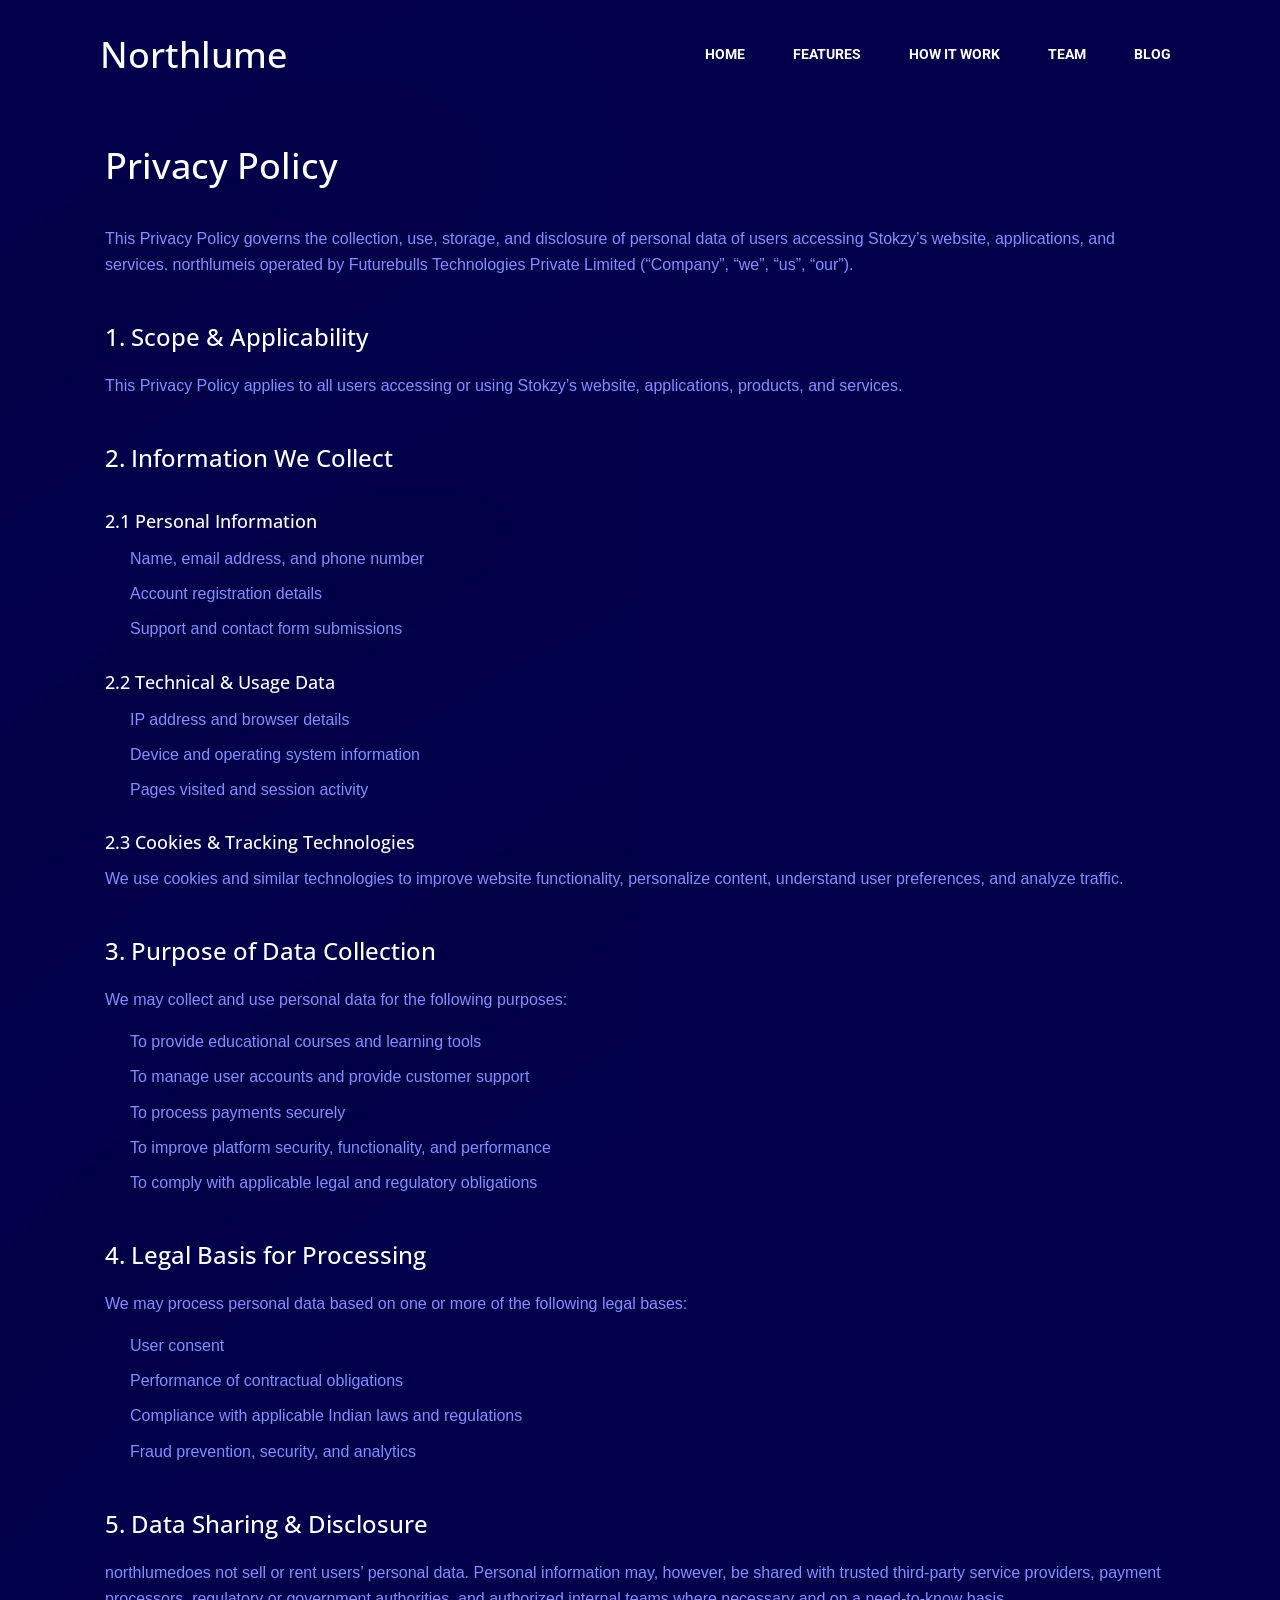
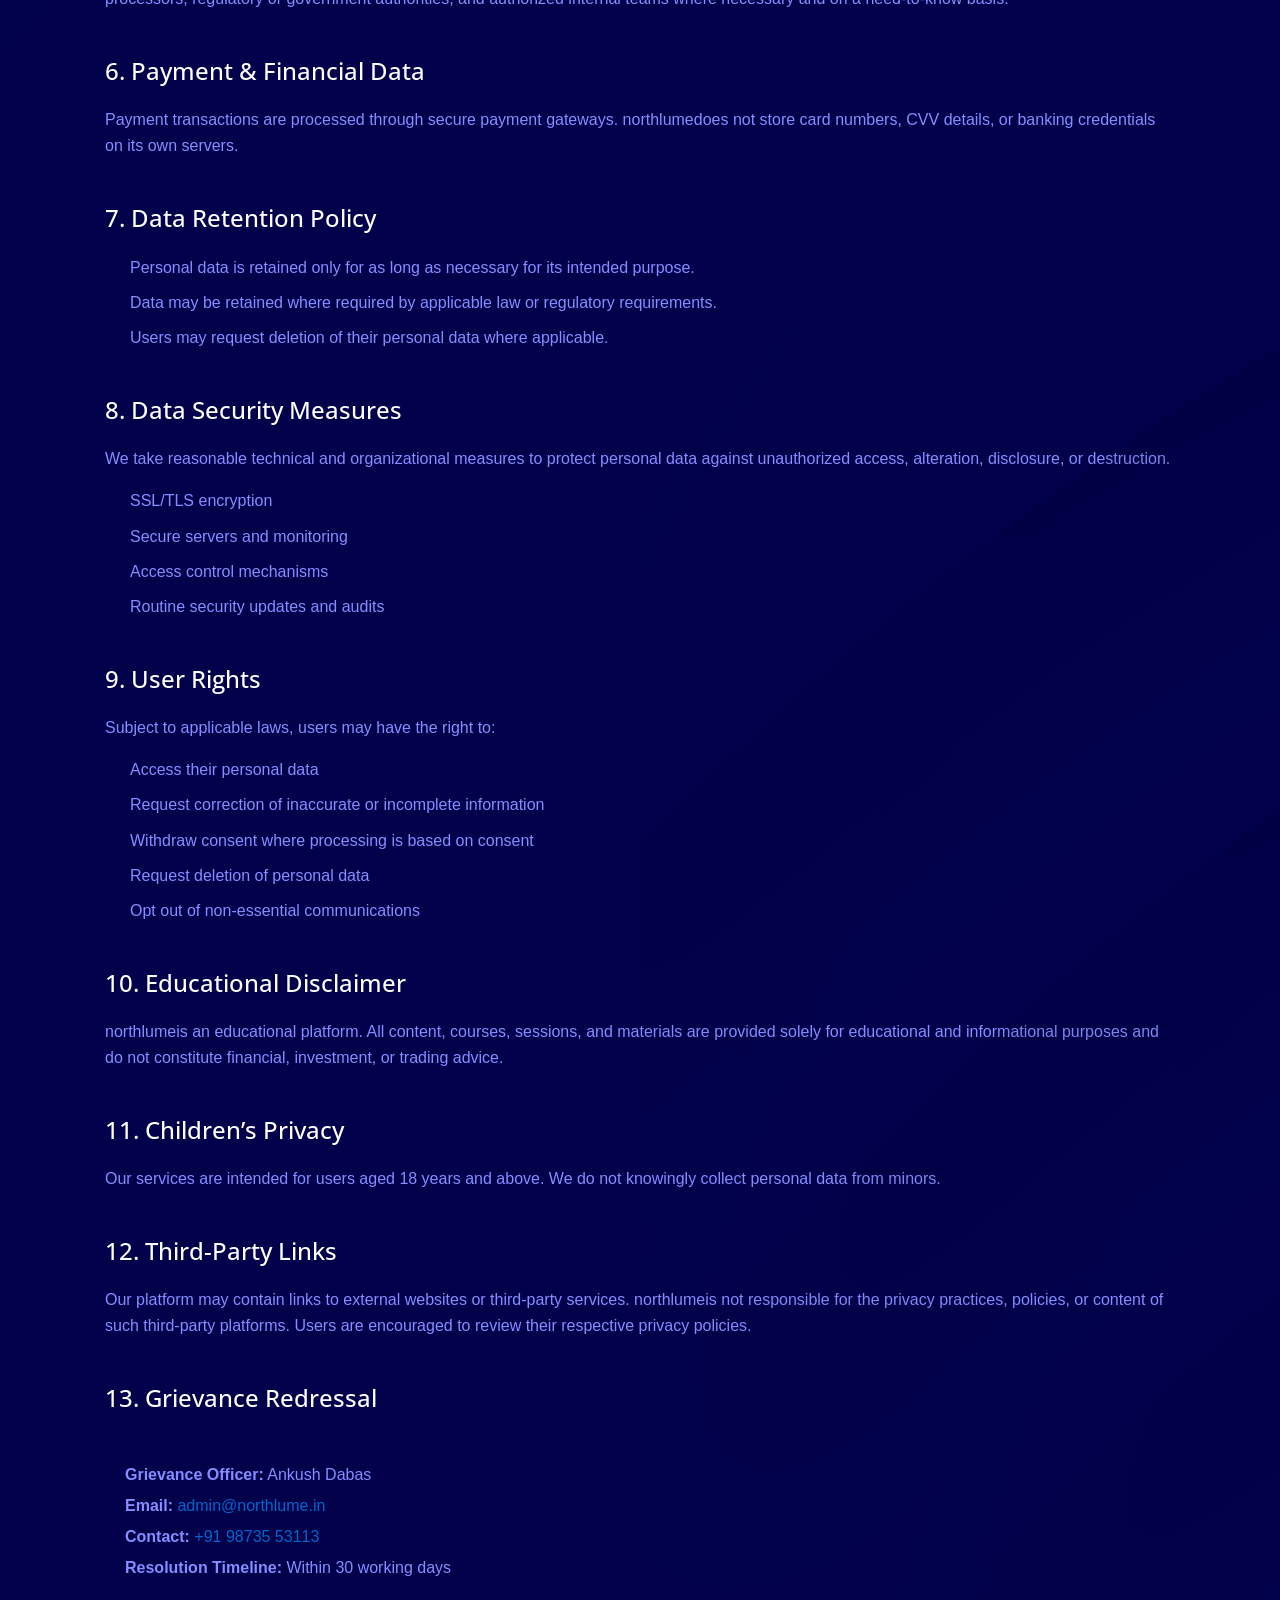
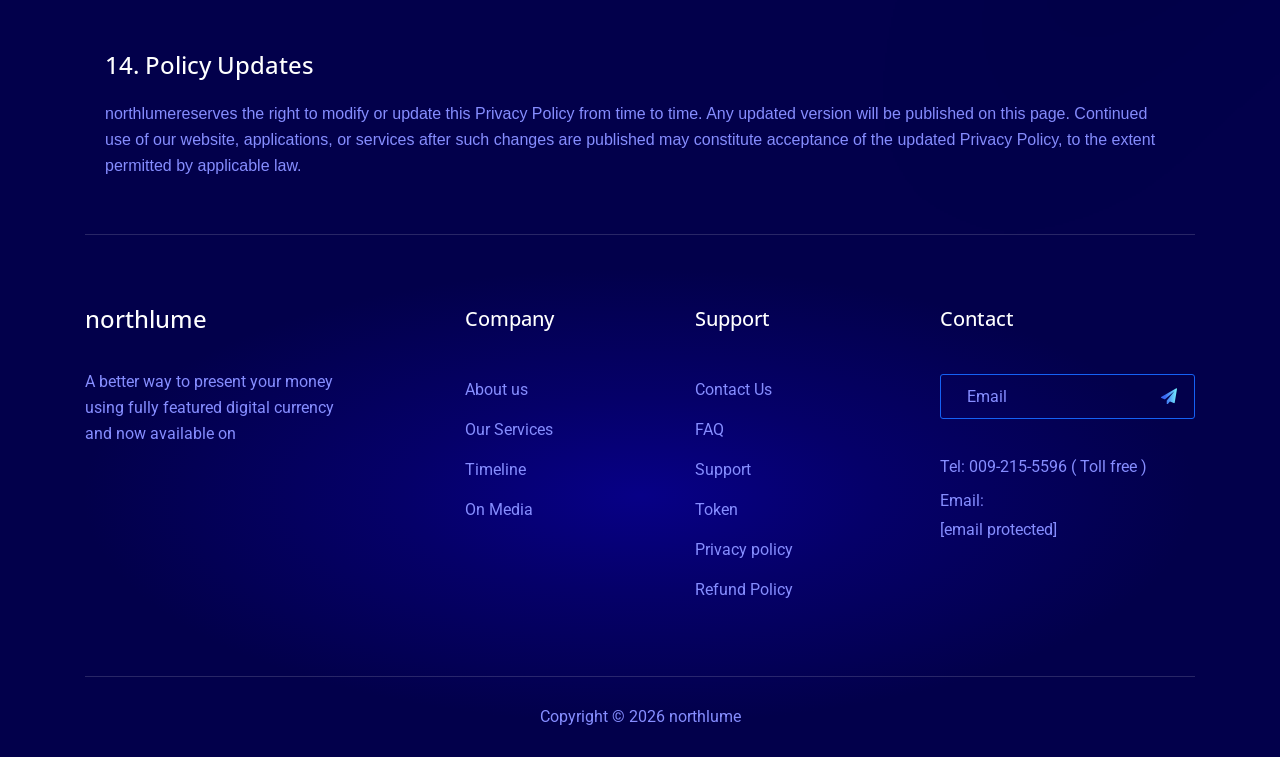
==== privacy-policy.html @ 59383839 "content changes commitd" ====
<!-- get_header('Page Name','Title')-->
<!doctype html>
<html class="no-js" lang="en">

<head>
    <meta charset="utf-8">
    <meta http-equiv="x-ua-compatible" content="ie=edge">
    <title>Northlume </title>
    <meta name="description" content="">
    <meta name="viewport" content="width=device-width, initial-scale=1, shrink-to-fit=no">

   <link href="https://fonts.googleapis.com/css?family=Roboto:400,400i,500,500i,700,700i,900,900i" rel="stylesheet">
   <link href="https://fonts.googleapis.com/css?family=Open+Sans:400,400i,600,600i,700,700i,800,800i" rel="stylesheet">
  
  
   <link rel="icon" type="image/png" href="favicon.html">
    <link rel="apple-touch-icon" href="apple-touch-icon.html">

    <link rel="stylesheet" href="assets/css/fontawesome-min.css">
    <link rel="stylesheet" href="assets/css/bootstrap.min.css">
    <link rel="stylesheet" href="assets/css/xsIcon.css">
    <link rel="stylesheet" href="assets/fonts/icomoon/style.css">
    <link rel="stylesheet" href="assets/css/magnific-popup.css">
    <link rel="stylesheet" href="assets/css/owl.carousel.min.css">
    <link rel="stylesheet" href="assets/css/owl.theme.default.min.css">
    <link rel="stylesheet" href="assets/css/navigation.css">
    <link rel="stylesheet" href="assets/css/animate.css">

    <!--Theme custom css -->
    <link rel="stylesheet" href="assets/css/style.css">

    <!--Theme Responsive css-->
    <link rel="stylesheet" href="assets/css/responsive.css"/>

    <!-- use only color version -->
    <!-- <link rel='stylesheet' type='text/css' href='assets/css/colors/color-1.css' > -->
</head>
<body>




<div class="xs-sidebar-group cart-group">
    <div class="xs-overlay xs-bg-black"></div>
    <div class="xs-sidebar-widget">
        <div class="sidebar-widget-container">
            <div class="widget-heading media">
                <div class="media-body">
                    <a href="#" class="close-side-widget">
                        <i class="icon icon-cross"></i>
                    </a>
                </div>
            </div>
            <div class="xs-empty-content">
                <h3 class="widget-title">Shopping cart</h3>
                <h4 class="xs-title">No products in the cart.</h4>
                <p class="empty-cart-icon">
                    <i class="icon icon-shopping-cart"></i>
                </p>
                <p class="xs-btn-wraper">
                    <a class="btn btn-primary" href="#">Return To Shop</a>
                </p>
            </div>
        </div>
    </div>
</div>    

<div class="xs-sidebar-group info-group">
    <div class="xs-overlay xs-bg-black"></div>
    <div class="xs-sidebar-widget">
        <div class="sidebar-widget-container">
            <div class="widget-heading">
                <a href="#" class="close-side-widget">
                <i class="icon icon-cross"></i>
                </a>
            </div>
            <div class="sidebar-textwidget">
                <div class="sidebar-logo-wraper">
                    <img src="assets/images/sidebar_logo_1.png" alt="sidebar logo">
                </div>
                <p>Far far away, behind the word moun tains, far from the countries Vokalia and Consonantia, there live the blind texts. Separated they live in Bookmarksgrove right at the coast of  </p>
                <ul class="sideabr-list-widget">
                    <li>
                        <div class="media">
                            <div class="d-flex">
                                <i class="icon icon-placeholder2"></i>
                            </div>
                            <div class="media-body">
                                <p>759 Pinewood Avenue</p>
                                <span>Marquette, Michigan</span>
                            </div>
                        </div><!-- address 1 -->
                    </li>
                    <li>
                        <div class="media">
                            <div class="d-flex">
                            <i class="icon icon-email2"></i>
                            </div>
                            <div class="media-body">
                                <a href="https://html.xpeedstudio.com/cdn-cgi/l/email-protection#1871767e77587c7775797176367b7775"><span class="__cf_email__" data-cfemail="89e0e7efe6c9ede6e4e8e0e7a7eae6e4">[email&#160;protected]</span></a>
                                <span>Online Support</span>
                            </div>
                        </div><!-- address 1 -->
                    </li>
                    <li>
                        <div class="media">
                            <div class="d-flex">
                            <i class="icon icon-phone-call2"></i>
                            </div>
                            <div class="media-body">
                                <p>906-624-2565</p>
                                <span>Mon-Fri 8am-5pm</span>
                            </div>
                        </div><!-- address 1 -->
                    </li>
                </ul><!-- .sideabr-list-widget -->
                <div class="subscribe-from">
                    <p>Get Subscribed!</p>
                    <form action="#" method="POST" id="subscribe-form" class="subscribe-form">
                        <label for="sub-input"></label>
                        <div class="form-group">
                            <input type="email" name="email" id="sub-input" placeholder="Enter your mail here" class="form-control">
                            <button class="sub-btn" type="submit"><i class="icon icon-arrow-right"></i></button>
                        </div>
                    </form>
                </div>
                <ul class="social-list version-2">
                    <li><a href="#" class="facebook"><i class="fa fa-facebook"></i></a></li>
                    <li><a href="#" class="twitter"><i class="fa fa-twitter"></i></a></li>
                    <li><a href="#" class="linkedin"><i class="fa fa-linkedin"></i></a></li>
                    <li><a href="#" class="instagram"><i class="fa fa-instagram"></i></a></li>
                    <li><a href="#" class="vimeo"><i class="fa fa-vimeo"></i></a></li>
                </ul><!-- .social-list -->
                <div class="text-center">
                    <a href="#" class="btn btn-primary">Purchase Now</a>
                </div>
            </div>
        </div>
    </div>
</div>    <!-- END sidebar widget item -->    <!-- END offset cart strart -->



<!-- header section start -->
<header class="header">
    <div class="container">
        <nav id="navigation1" class="navigation">

            <div class="nav-header">
                <a class="nav-brand" href="index.html">
                    <!-- <img src="assets/images/trypto_logo_blue.png" alt=""> -->
                     <h2>Northlume</h2>
                </a>
                <div class="nav-toggle"></div>
            </div>
        
            <div class="nav-menus-wrapper xs-menu">
                <ul class="header-right align-to-right">
                    <!-- <li class="language">
                        <a href="#modal-popup-1" class="xs-modal-popup">
                            <img src="assets/images/english.png" alt="">
                            EN
                        </a>
                            <div class="zoom-anim-dialog mfp-hide modal-language" id="modal-popup-1">
                                <div class="modal-dialog modal-lg">
                                    <div class="modal-content">
                                        <div class="language-content">
                                            <p>Switch The Language</p>
                                            <ul class="flag-lists">
                                                <li><a href="#"><img src="assets/images/flags/006-united-states.svg" alt=""><span>English</span></a></li>
                                                <li><a href="#"><img src="assets/images/flags/002-canada.svg" alt=""><span>English</span></a></li>
                                                <li><a href="#"><img src="assets/images/flags/003-vietnam.svg" alt=""><span>Vietnamese</span></a></li>
                                                <li><a href="#"><img src="assets/images/flags/004-france.svg" alt=""><span>French</span></a></li>
                                                <li><a href="#"><img src="assets/images/flags/005-germany.svg" alt=""><span>German</span></a></li>
                                            </ul>
                                        </div>
                                    </div>
                                </div>
                            </div>
                    </li> -->

                    <!-- <li>
                        <a href="#" class="offset-side-bar">
                           <i class="icon icon-bag"></i>
                        </a>
                    </li>
                
                    <li>
                        <a href="#" class="searchIcon">
                            <i class="icon icon-search"></i>
                        </a>
                    </li>
                
                    <li>
                        <a href="#" class="navSidebar-button">
                            <i class="icon-menu2"></i>
                        </a>
                    </li> -->
                </ul>
                <ul class="nav-menu align-to-right">
                                        <li><a href="#featured" class="scrolls">Home</a></li>
                    <li><a href="#featured" class="scrolls">Features</a></li>
                    <li><a href="#how_work" class="scrolls">How it work</a></li>
                    <li><a href="#team" class="scrolls">Team</a></li>
                    <li><a href="#blog" class="scrolls">Blog</a></li>
                </ul>
               
            </div>
         

        </nav>	
    </div>
</header>

<div id="particles-js">
        
    <!-- banner start -->
    <section class="banner-sec" id="particles-js1">
   <!-- <div class="banner-item" style="background: url(assets/images/background/banner_bg.jpg) no-repeat center center /cover">
        <div class="container">
            <div class="row">
                <div class="col-lg-8 mx-auto">
                    <div class="banner-content">
                        <h1 class="banner-title">Take Your Trading to the Next Level</h1>
                        <p>
                            Discover smarter strategies, market insights, and tools designed to help you trade with confidence.
                        </p>
                        <a href="#" class="btn btn-primary">Get A Quote</a>
                    </div>
                </div>
            </div>

            <div class="banner-img-item">
                <img class="banner-img" src="assets/images/banner/banner_img.png" alt="">
                <img class="banner-ico banner-ico-1" src="assets/images/banner/b1.png" alt="">
                <img class="banner-ico banner-ico-2" src="assets/images/banner/b2.png" alt="">
                <img class="banner-ico banner-ico-3" src="assets/images/banner/b3.png" alt="">
                <img class="banner-ico banner-ico-4" src="assets/images/banner/b4.png" alt="">
                <img class="banner-ico banner-ico-5" src="assets/images/banner/b5.png" alt="">
            </div>
        </div>
     
   </div> -->
</section>   

   

</div>
    <div class="how-work-and-token-area " style="background-color: #02004b;">
       <div class="container">
        <div class="row">
            <div class="col-md-12">
                <div class="mt-5 pt-5">
                    <!-- <h2>privacy policy</h2> -->
                    <section class="privacy-policy">

  <h1>Privacy Policy</h1>

  <p>
    This Privacy Policy governs the collection, use, storage, and disclosure of
    personal data of users accessing Stokzy’s website, applications, and services.
    northlumeis operated by Futurebulls Technologies Private Limited
    (“Company”, “we”, “us”, “our”).
  </p>

  <h2>1. Scope &amp; Applicability</h2>
  <p>
    This Privacy Policy applies to all users accessing or using Stokzy’s website,
    applications, products, and services.
  </p>

  <h2>2. Information We Collect</h2>

  <h3>2.1 Personal Information</h3>
  <ul>
    <li>Name, email address, and phone number</li>
    <li>Account registration details</li>
    <li>Support and contact form submissions</li>
  </ul>

  <h3>2.2 Technical &amp; Usage Data</h3>
  <ul>
    <li>IP address and browser details</li>
    <li>Device and operating system information</li>
    <li>Pages visited and session activity</li>
  </ul>

  <h3>2.3 Cookies &amp; Tracking Technologies</h3>
  <p>
    We use cookies and similar technologies to improve website functionality,
    personalize content, understand user preferences, and analyze traffic.
  </p>

  <h2>3. Purpose of Data Collection</h2>
  <p>We may collect and use personal data for the following purposes:</p>

  <ul>
    <li>To provide educational courses and learning tools</li>
    <li>To manage user accounts and provide customer support</li>
    <li>To process payments securely</li>
    <li>To improve platform security, functionality, and performance</li>
    <li>To comply with applicable legal and regulatory obligations</li>
  </ul>

  <h2>4. Legal Basis for Processing</h2>
  <p>
    We may process personal data based on one or more of the following legal bases:
  </p>

  <ul>
    <li>User consent</li>
    <li>Performance of contractual obligations</li>
    <li>Compliance with applicable Indian laws and regulations</li>
    <li>Fraud prevention, security, and analytics</li>
  </ul>

  <h2>5. Data Sharing &amp; Disclosure</h2>

  <p>
    northlumedoes not sell or rent users’ personal data. Personal information may,
    however, be shared with trusted third-party service providers, payment
    processors, regulatory or government authorities, and authorized internal
    teams where necessary and on a need-to-know basis.
  </p>

  <h2>6. Payment &amp; Financial Data</h2>

  <p>
    Payment transactions are processed through secure payment gateways.
    northlumedoes not store card numbers, CVV details, or banking credentials on
    its own servers.
  </p>

  <h2>7. Data Retention Policy</h2>

  <ul>
    <li>Personal data is retained only for as long as necessary for its intended purpose.</li>
    <li>Data may be retained where required by applicable law or regulatory requirements.</li>
    <li>Users may request deletion of their personal data where applicable.</li>
  </ul>

  <h2>8. Data Security Measures</h2>

  <p>
    We take reasonable technical and organizational measures to protect personal
    data against unauthorized access, alteration, disclosure, or destruction.
  </p>

  <ul>
    <li>SSL/TLS encryption</li>
    <li>Secure servers and monitoring</li>
    <li>Access control mechanisms</li>
    <li>Routine security updates and audits</li>
  </ul>

  <h2>9. User Rights</h2>

  <p>Subject to applicable laws, users may have the right to:</p>

  <ul>
    <li>Access their personal data</li>
    <li>Request correction of inaccurate or incomplete information</li>
    <li>Withdraw consent where processing is based on consent</li>
    <li>Request deletion of personal data</li>
    <li>Opt out of non-essential communications</li>
  </ul>

  <h2>10. Educational Disclaimer</h2>

  <p>
    northlumeis an educational platform. All content, courses, sessions, and
    materials are provided solely for educational and informational purposes
    and do not constitute financial, investment, or trading advice.
  </p>

  <h2>11. Children’s Privacy</h2>

  <p>
    Our services are intended for users aged 18 years and above. We do not
    knowingly collect personal data from minors.
  </p>

  <h2>12. Third-Party Links</h2>

  <p>
    Our platform may contain links to external websites or third-party services.
    northlumeis not responsible for the privacy practices, policies, or content
    of such third-party platforms. Users are encouraged to review their
    respective privacy policies.
  </p>

  <h2>13. Grievance Redressal</h2>

  <div class="grievance-details">
    <p><strong>Grievance Officer:</strong> Ankush Dabas</p>

    <p>
      <strong>Email:</strong>
      <a href="mailto:admin@northlume.in">admin@northlume.in</a>
    </p>

    <p>
      <strong>Contact:</strong>
      <a href="tel:+919873553113">+91 98735 53113</a>
    </p>

    <p>
      <strong>Resolution Timeline:</strong> Within 30 working days
    </p>
  </div>

  <h2>14. Policy Updates</h2>

  <p>
    northlumereserves the right to modify or update this Privacy Policy from time
    to time. Any updated version will be published on this page. Continued use
    of our website, applications, or services after such changes are published
    may constitute acceptance of the updated Privacy Policy, to the extent
    permitted by applicable law.
  </p>

</section>
                </div>
            </div>
        </div>
       </div>
    </div>

    <div class="document-and-team-area">
                  <!-- document section end -->

           <!-- team section start -->
                 <!-- team section end -->
    </div>

   <div class="blog-and-footer-area">
        <div class="blog-and-social-area">
            <!-- blog section start -->
                      <!-- blog section end -->

            <!-- social list section start -->
                  <!-- social list section end -->
        </div>
  
        <!-- footer section start -->
        <footer class="xs-footer-sec">
    <div class="container">
        <div class="footer-area">
            <div class="row">
                <div class="col-lg-3 col-sm-6">
                    <div class="footer-widget">
                        <div class="footer-logo">
                            <!-- <a href="index-2.html">
                                <img src="assets/images/trypto_logo_blue.png" alt="">
                            </a> -->
                                <h3>northlume</h3>

                        </div>
                        <p>
                            A better way to present your money using fully featured digital currency and now available
                            on
                        </p>
                    </div>
                </div><!-- col end -->
                <div class="col-lg-2 offset-lg-1 col-sm-6">
                    <div class="footer-widget">
                        <h4 class="widget-title">Company</h4>
                        <ul>
                            <li><a href="#"> About us</a></li>
                            <li><a href="#"> Our Services</a></li>
                            <li><a href="#"> Timeline</a></li>
                            <li><a href="#"> On Media</a></li>
                        </ul>
                    </div>
                </div><!-- col end -->
                <div class="col-lg-2 col-sm-6">
                    <div class="footer-widget support">
                        <h4 class="widget-title">Support</h4>
                        <ul>
                            <li><a href="#">  Contact Us</a></li>
                            <li><a href="#"> FAQ</a></li>
                            <li><a href="#"> Support</a></li>
                            <li><a href="#"> Token</a></li>
                            <li><a href="privacy-policy.html"> Privacy policy</a></li>
                            <li><a href="refund-policy.html">Refund Policy</a></li>
                        </ul>
                    </div>
                </div><!-- col end -->
                <div class="col-lg-3 offset-lg-1 col-sm-6">
                    <div class="footer-widget">
                        <h4 class="widget-title">Contact</h4>
                        <form  method="get" class="widget-subscibe">
                            <input type="email" name="email" class="subscribe-email" placeholder="Email">
                            <button type="submit" class="subs-btn"><i class="fa fa-paper-plane"></i> </button>
                        </form>
                        <ul>
                            <li>Tel: 009-215-5596 ( Toll free )</li>
                            <li>Email: <a href="https://html.xpeedstudio.com/cdn-cgi/l/email-protection" class="__cf_email__" data-cfemail="375e59515877524f565a475b521954585a">[email&#160;protected]</a></li>
                        </ul>
                    </div>
                </div><!-- col end -->
            </div><!-- row end -->
        </div><!-- footer area end -->

        <!-- copyright area -->
        <div class="footer-copyright">
            <p>
                Copyright © 2026  northlume 
            </p>
        </div>

    </div><!-- container end -->
</footer>        <!-- footer section end -->
   </div>
        <!-- footer section start -->
        

<!--back to top start-->
<div class="BackTo">
    <a href="#" class="fa fa-angle-up" aria-hidden="true"></a>
</div>
<!--back to top end-->


<script data-cfasync="false" src="../cdn-cgi/scripts/5c5dd728/cloudflare-static/email-decode.min.js"></script><script src="assets/js/jquery-3.2.1.min.js"></script>
<script src="assets/js/bootstrap.min.js"></script>
<script src="assets/js/jquery.magnific-popup.min.js"></script>
<script src="assets/js/owl.carousel.min.js"></script>
<script src="assets/js/navigation.js"></script>
<script src="assets/js/jquery.appear.min.js"></script>
<script src="assets/js/wow.min.js"></script>
<script src="assets/js/chart.min.js"></script>
<script src="assets/js/particles.min.js"></script>
<script src="assets/js/smooth-scroling.js"></script>
<script src="assets/js/main.js"></script>

<script type="module" src="https://static.cloudflareinsights.com/beacon.min.js/v31edd6df95cf4e85bb4c19e7a9bdbcba1788362987495" integrity="sha512-iIg7k2xntmwu6/uSb5tpc/hySgZc4eoL31yB29W6tJFo2akwjPWcEqnCEdJvGexCL0KEQwVYv5BlowfhVz26hg==" data-cf-beacon='{"version":"2024.11.0","token":"ec7a994e870e4612a2ce7c6bbd2d9ad0","r":1,"spa":2}' crossorigin="anonymous"></script>
</body>

</html>
---- assets/css/xsIcon.css ----
@font-face {
  font-family: 'iconfont';
  src:
    url('../fonts/iconfont3963.ttf?ukrc8w') format('truetype'),
    url('../fonts/iconfont3963.woff?ukrc8w') format('woff'),
    url('../fonts/iconfont3963.svg?ukrc8w#iconfont') format('svg');
  font-weight: normal;
  font-style: normal;
}

.icon {
  /* use !important to prevent issues with browser extensions that change fonts */
  font-family: 'iconfont' !important;
  speak: none;
  font-style: normal;
  font-weight: normal;
  font-variant: normal;
  text-transform: none;
  line-height: 1;

  /* Better Font Rendering =========== */
  -webkit-font-smoothing: antialiased;
  -moz-osx-font-smoothing: grayscale;
}

.icon-abacus2:before {
  content: "\e944";
}
.icon-abacus:before {
  content: "\e945";
}
.icon-agenda:before {
  content: "\e946";
}
.icon-agenda2:before {
  content: "\e993";
}
.icon-agenda-1:before {
  content: "\e994";
}
.icon-alarm-clock2:before {
  content: "\e995";
}
.icon-alarm-clock:before {
  content: "\e996";
}
.icon-atomic:before {
  content: "\e997";
}
.icon-auction:before {
  content: "\e998";
}
.icon-balance:before {
  content: "\e999";
}
.icon-balance2:before {
  content: "\e99a";
}
.icon-bank:before {
  content: "\e99b";
}
.icon-bar-chart:before {
  content: "\e99c";
}
.icon-barrier:before {
  content: "\e99d";
}
.icon-battery:before {
  content: "\e99e";
}
.icon-battery-1:before {
  content: "\e99f";
}
.icon-bell:before {
  content: "\e9a0";
}
.icon-bluetooth:before {
  content: "\e9a1";
}
.icon-book:before {
  content: "\e9a2";
}
.icon-briefcase:before {
  content: "\e9a3";
}
.icon-briefcase-1:before {
  content: "\e9a4";
}
.icon-briefcase-2:before {
  content: "\e9a5";
}
.icon-calculator:before {
  content: "\e9a6";
}
.icon-calculator2:before {
  content: "\e9a7";
}
.icon-calculator-1:before {
  content: "\e9a8";
}
.icon-calendar:before {
  content: "\e9a9";
}
.icon-calendar2:before {
  content: "\e9aa";
}
.icon-calendar-1:before {
  content: "\e9ab";
}
.icon-car:before {
  content: "\e9ac";
}
.icon-carrier:before {
  content: "\e9ad";
}
.icon-cash:before {
  content: "\e9ae";
}
.icon-chat:before {
  content: "\e9af";
}
.icon-chat-1:before {
  content: "\e9b0";
}
.icon-checked:before {
  content: "\e9b1";
}
.icon-clip:before {
  content: "\e9b2";
}
.icon-clip2:before {
  content: "\e9b3";
}
.icon-clipboard2:before {
  content: "\e9b4";
}
.icon-clipboard:before {
  content: "\e9b5";
}
.icon-clock:before {
  content: "\e9b6";
}
.icon-clock-1:before {
  content: "\e9b7";
}
.icon-cloud:before {
  content: "\e9b8";
}
.icon-cloud-computing:before {
  content: "\e9b9";
}
.icon-cloud-computing-1:before {
  content: "\e9ba";
}
.icon-cogwheel:before {
  content: "\e9bb";
}
.icon-coins:before {
  content: "\e9bc";
}
.icon-compass:before {
  content: "\e9bd";
}
.icon-contract:before {
  content: "\e9be";
}
.icon-conversation:before {
  content: "\e9bf";
}
.icon-crane:before {
  content: "\e9c0";
}
.icon-crane-2:before {
  content: "\e9c1";
}
.icon-credit-card2:before {
  content: "\e9c2";
}
.icon-credit-card:before {
  content: "\e9c3";
}
.icon-cursor:before {
  content: "\e9c4";
}
.icon-customer-service:before {
  content: "\e9c5";
}
.icon-cutlery:before {
  content: "\e9c6";
}
.icon-dart-board:before {
  content: "\e9c7";
}
.icon-decision-making:before {
  content: "\e9c8";
}
.icon-desk-chair:before {
  content: "\e9c9";
}
.icon-desk-lamp:before {
  content: "\e9ca";
}
.icon-diamond:before {
  content: "\e9cb";
}
.icon-direction:before {
  content: "\e9cc";
}
.icon-document:before {
  content: "\e9cd";
}
.icon-dollar-bill:before {
  content: "\e9ce";
}
.icon-download:before {
  content: "\e9cf";
}
.icon-edit:before {
  content: "\e9d0";
}
.icon-email:before {
  content: "\e9d1";
}
.icon-envelope2:before {
  content: "\e9d2";
}
.icon-envelope:before {
  content: "\e9d3";
}
.icon-eraser:before {
  content: "\e9d4";
}
.icon-eye:before {
  content: "\e9d5";
}
.icon-factory:before {
  content: "\e9d6";
}
.icon-fast-forward:before {
  content: "\e9d7";
}
.icon-favorites:before {
  content: "\e9d8";
}
.icon-file:before {
  content: "\e9d9";
}
.icon-file-1:before {
  content: "\e9da";
}
.icon-file-2:before {
  content: "\e9db";
}
.icon-file-3:before {
  content: "\e9dc";
}
.icon-filter:before {
  content: "\e9dd";
}
.icon-finance-book:before {
  content: "\e9de";
}
.icon-flag:before {
  content: "\e9df";
}
.icon-folder:before {
  content: "\e9e0";
}
.icon-folder-1:before {
  content: "\e9e1";
}
.icon-folders:before {
  content: "\e9e2";
}
.icon-folders2:before {
  content: "\e9e3";
}
.icon-gamepad:before {
  content: "\e9e4";
}
.icon-gift:before {
  content: "\e9e5";
}
.icon-growth:before {
  content: "\e9e6";
}
.icon-heart:before {
  content: "\e9e7";
}
.icon-home:before {
  content: "\e9e8";
}
.icon-house:before {
  content: "\e9e9";
}
.icon-house-1:before {
  content: "\e9ea";
}
.icon-house-2:before {
  content: "\e9eb";
}
.icon-id-card2:before {
  content: "\e9ec";
}
.icon-id-card:before {
  content: "\e9ed";
}
.icon-id-card-1:before {
  content: "\e9ee";
}
.icon-idea:before {
  content: "\e9ef";
}
.icon-image:before {
  content: "\e9f0";
}
.icon-improvement:before {
  content: "\e9f1";
}
.icon-inbox:before {
  content: "\e9f2";
}
.icon-information:before {
  content: "\e9f3";
}
.icon-key2:before {
  content: "\e9f4";
}
.icon-key:before {
  content: "\e9f5";
}
.icon-laptop:before {
  content: "\e9f6";
}
.icon-layers:before {
  content: "\e9f7";
}
.icon-light-bulb:before {
  content: "\e9f8";
}
.icon-like:before {
  content: "\e9f9";
}
.icon-line-chart:before {
  content: "\e9fa";
}
.icon-loupe:before {
  content: "\e9fb";
}
.icon-mail:before {
  content: "\e9fc";
}
.icon-manager:before {
  content: "\e9fd";
}
.icon-map:before {
  content: "\e9fe";
}
.icon-medal:before {
  content: "\e9ff";
}
.icon-megaphone:before {
  content: "\ea00";
}
.icon-megaphone2:before {
  content: "\ea01";
}
.icon-message:before {
  content: "\ea02";
}
.icon-message-1:before {
  content: "\ea03";
}
.icon-message-2:before {
  content: "\ea04";
}
.icon-microphone:before {
  content: "\ea05";
}
.icon-money:before {
  content: "\ea06";
}
.icon-money-bag:before {
  content: "\ea07";
}
.icon-monitor:before {
  content: "\ea08";
}
.icon-music:before {
  content: "\ea09";
}
.icon-next:before {
  content: "\ea0a";
}
.icon-open-book:before {
  content: "\ea0b";
}
.icon-padlock:before {
  content: "\ea0c";
}
.icon-padlock-1:before {
  content: "\ea0d";
}
.icon-paint-brush:before {
  content: "\ea0e";
}
.icon-pause:before {
  content: "\ea0f";
}
.icon-pen:before {
  content: "\ea10";
}
.icon-pencil:before {
  content: "\ea11";
}
.icon-percentage:before {
  content: "\ea12";
}
.icon-phone-call2:before {
  content: "\ea13";
}
.icon-phone-call:before {
  content: "\ea14";
}
.icon-photo-camera:before {
  content: "\ea15";
}
.icon-pie-chart:before {
  content: "\ea16";
}
.icon-pipe:before {
  content: "\ea17";
}
.icon-placeholder:before {
  content: "\ea18";
}
.icon-placeholder2:before {
  content: "\ea19";
}
.icon-planet-earth:before {
  content: "\ea1a";
}
.icon-play-button:before {
  content: "\ea1b";
}
.icon-power-button:before {
  content: "\ea1c";
}
.icon-presentation2:before {
  content: "\ea1d";
}
.icon-presentation:before {
  content: "\ea1e";
}
.icon-printer:before {
  content: "\ea1f";
}
.icon-push-pin2:before {
  content: "\ea20";
}
.icon-push-pin:before {
  content: "\ea21";
}
.icon-refresh:before {
  content: "\ea22";
}
.icon-reload:before {
  content: "\ea23";
}
.icon-return:before {
  content: "\ea24";
}
.icon-rocket-ship:before {
  content: "\ea25";
}
.icon-rss:before {
  content: "\ea26";
}
.icon-safebox:before {
  content: "\ea27";
}
.icon-safebox2:before {
  content: "\ea28";
}
.icon-search2:before {
  content: "\ea29";
}
.icon-search-1:before {
  content: "\ea2a";
}
.icon-settings:before {
  content: "\ea2b";
}
.icon-settings-1:before {
  content: "\ea2c";
}
.icon-settings-2:before {
  content: "\ea2d";
}
.icon-sewing-machine:before {
  content: "\ea2e";
}
.icon-share:before {
  content: "\ea2f";
}
.icon-shield:before {
  content: "\ea30";
}
.icon-shield2:before {
  content: "\ea31";
}
.icon-shopping:before {
  content: "\ea32";
}
.icon-shopping-bag:before {
  content: "\ea33";
}
.icon-shopping-bag-1:before {
  content: "\ea34";
}
.icon-shopping-bag-2:before {
  content: "\ea35";
}
.icon-shopping-cart:before {
  content: "\ea36";
}
.icon-shopping-cart2:before {
  content: "\ea37";
}
.icon-shopping-cart-1:before {
  content: "\ea38";
}
.icon-shopping-cart-2:before {
  content: "\ea39";
}
.icon-shopping-cart-3:before {
  content: "\ea3a";
}
.icon-smartphone:before {
  content: "\ea3b";
}
.icon-speaker:before {
  content: "\ea3c";
}
.icon-speakers:before {
  content: "\ea3d";
}
.icon-stats:before {
  content: "\ea3e";
}
.icon-stats-1:before {
  content: "\ea3f";
}
.icon-stats-2:before {
  content: "\ea40";
}
.icon-stats-3:before {
  content: "\ea41";
}
.icon-stats-4:before {
  content: "\ea42";
}
.icon-stats-5:before {
  content: "\ea43";
}
.icon-stats-6:before {
  content: "\ea44";
}
.icon-sticky-note:before {
  content: "\ea45";
}
.icon-store:before {
  content: "\ea46";
}
.icon-store-1:before {
  content: "\ea47";
}
.icon-suitcase:before {
  content: "\ea48";
}
.icon-suitcase-1:before {
  content: "\ea49";
}
.icon-tag:before {
  content: "\ea4a";
}
.icon-target:before {
  content: "\ea4b";
}
.icon-team:before {
  content: "\ea4c";
}
.icon-tie:before {
  content: "\ea4d";
}
.icon-trash:before {
  content: "\ea4e";
}
.icon-trolley:before {
  content: "\ea4f";
}
.icon-trolley-1:before {
  content: "\ea50";
}
.icon-trolley-2:before {
  content: "\ea51";
}
.icon-trophy:before {
  content: "\ea52";
}
.icon-truck:before {
  content: "\ea53";
}
.icon-truck-1:before {
  content: "\ea54";
}
.icon-truck-2:before {
  content: "\ea55";
}
.icon-umbrella:before {
  content: "\ea56";
}
.icon-upload:before {
  content: "\ea57";
}
.icon-user:before {
  content: "\ea58";
}
.icon-user-1:before {
  content: "\ea59";
}
.icon-user-2:before {
  content: "\ea5a";
}
.icon-user-3:before {
  content: "\ea5b";
}
.icon-users:before {
  content: "\ea5c";
}
.icon-video-camera:before {
  content: "\ea5d";
}
.icon-voucher:before {
  content: "\ea5e";
}
.icon-voucher-1:before {
  content: "\ea5f";
}
.icon-voucher-2:before {
  content: "\ea60";
}
.icon-voucher-3:before {
  content: "\ea61";
}
.icon-voucher-4:before {
  content: "\ea62";
}
.icon-wallet:before {
  content: "\ea63";
}
.icon-wallet2:before {
  content: "\ea64";
}
.icon-wifi:before {
  content: "\ea65";
}
.icon-worker:before {
  content: "\ea66";
}
.icon-zoom-in:before {
  content: "\ea67";
}
.icon-zoom-out:before {
  content: "\ea68";
}
.icon-squares:before {
  content: "\ea69";
}
.icon-options:before {
  content: "\ea6a";
}
.icon-apps:before {
  content: "\ea6b";
}
.icon-menu-1:before {
  content: "\ea6c";
}
.icon-menu:before {
  content: "\ea6d";
}
.icon-search-minus:before {
  content: "\e98d";
}
.icon-search:before {
  content: "\e98e";
}
.icon-down-arrow:before {
  content: "\e98f";
}
.icon-up-arrow:before {
  content: "\e990";
}
.icon-right-arrow:before {
  content: "\e991";
}
.icon-left-arrows:before {
  content: "\e992";
}
.icon-heart2:before {
  content: "\e987";
}
.icon-medical2:before {
  content: "\e954";
}
.icon-eye22:before {
  content: "\e955";
}
.icon-full-screen:before {
  content: "\e956";
}
.icon-shuffle-arrow:before {
  content: "\e976";
}
.icon-online-shopping-cart:before {
  content: "\e988";
}
.icon-shopping-cart22:before {
  content: "\e989";
}
.icon-apple-1:before {
  content: "\e981";
}
.icon-apple:before {
  content: "\e982";
}
.icon-watch:before {
  content: "\e983";
}
.icon-cogwheel2:before {
  content: "\e984";
}
.icon-light-bulb2:before {
  content: "\e985";
}
.icon-light-bulb-1:before {
  content: "\e986";
}
.icon-u-turn:before {
  content: "\e96b";
}
.icon-medal2:before {
  content: "\e97e";
}
.icon-team-1:before {
  content: "\e97f";
}
.icon-team22:before {
  content: "\e980";
}
.icon-team2:before {
  content: "\e95c";
}
.icon-tshirt:before {
  content: "\e95d";
}
.icon-cancel:before {
  content: "\e95e";
}
.icon-drink:before {
  content: "\e95f";
}
.icon-home22:before {
  content: "\e960";
}
.icon-music2:before {
  content: "\e961";
}
.icon-rich:before {
  content: "\e962";
}
.icon-brush:before {
  content: "\e963";
}
.icon-opposite-way:before {
  content: "\e964";
}
.icon-cloud-computing2:before {
  content: "\e965";
}
.icon-technology-1:before {
  content: "\e966";
}
.icon-rotate:before {
  content: "\e967";
}
.icon-medical:before {
  content: "\e968";
}
.icon-flash-1:before {
  content: "\e969";
}
.icon-flash:before {
  content: "\e96a";
}
.icon-hours-support:before {
  content: "\e96d";
}
.icon-bag:before {
  content: "\e96e";
}
.icon-photo-camera2:before {
  content: "\e96f";
}
.icon-school:before {
  content: "\e970";
}
.icon-settings2:before {
  content: "\e971";
}
.icon-smartphone22:before {
  content: "\e972";
}
.icon-technology-12:before {
  content: "\e973";
}
.icon-tool:before {
  content: "\e974";
}
.icon-business2:before {
  content: "\e975";
}
.icon-star:before {
  content: "\e98a";
}
.icon-star-1:before {
  content: "\e98b";
}
.icon-favorite:before {
  content: "\e98c";
}
.icon-valentines-heart:before {
  content: "\e95a";
}
.icon-van-1:before {
  content: "\e977";
}
.icon-van:before {
  content: "\e978";
}
.icon-vegetables:before {
  content: "\e979";
}
.icon-women:before {
  content: "\e97a";
}
.icon-left-arrow:before {
  content: "\e919";
}
.icon-vintage:before {
  content: "\e97b";
}
.icon-up-arrow2:before {
  content: "\e97c";
}
.icon-arrows:before {
  content: "\e97d";
}
.icon-download-arrow:before {
  content: "\e940";
}
.icon-facebook:before {
  content: "\e905";
}
.icon-twitter:before {
  content: "\e90a";
}
.icon-dribbble:before {
  content: "\e90b";
}
.icon-linkedin:before {
  content: "\e90f";
}
.icon-youtube:before {
  content: "\e912";
}
.icon-twitter3:before {
  content: "\e914";
}
.icon-pinterest:before {
  content: "\e915";
}
.icon-vimeo:before {
  content: "\e918";
}
.icon-soundcloud:before {
  content: "\e91c";
}
.icon-youtube-v:before {
  content: "\e925";
}
.icon-behance:before {
  content: "\e927";
}
.icon-google-plus:before {
  content: "\e92d";
}
.icon-instagram:before {
  content: "\e936";
}
.icon-double-left-chevron:before {
  content: "\e939";
}
.icon-double-angle-pointing-to-right:before {
  content: "\e93a";
}
.icon-down-arrow2:before {
  content: "\e96c";
}
.icon-arrow-point-to-down:before {
  content: "\e93b";
}
.icon-play-button2:before {
  content: "\e93c";
}
.icon-minus:before {
  content: "\e93d";
}
.icon-plus:before {
  content: "\e93e";
}
.icon-tick:before {
  content: "\e93f";
}
.icon-edit2:before {
  content: "\e941";
}
.icon-reply:before {
  content: "\e942";
}
.icon-cogwheel-outline:before {
  content: "\e943";
}
.icon-shopping-basket:before {
  content: "\e947";
}
.icon-users22:before {
  content: "\e948";
}
.icon-man:before {
  content: "\e949";
}
.icon-support:before {
  content: "\e94a";
}
.icon-favorites2:before {
  content: "\e94b";
}
.icon-calendar3:before {
  content: "\e94c";
}
.icon-paper-plane:before {
  content: "\e94d";
}
.icon-placeholder3:before {
  content: "\e94e";
}
.icon-phone-call3:before {
  content: "\e94f";
}
.icon-newsletter:before {
  content: "\e901";
}
.icon-contact:before {
  content: "\e950";
}
.icon-email2:before {
  content: "\e951";
}
.icon-envelope4:before {
  content: "\e926";
}
.icon-internet:before {
  content: "\e952";
}
.icon-quote2:before {
  content: "\e953";
}
.icon-tools2:before {
  content: "\e957";
}
.icon-pie-chart22:before {
  content: "\e958";
}
.icon-diamond3:before {
  content: "\e959";
}
.icon-like2:before {
  content: "\e95b";
}
.icon-deal:before {
  content: "\e924";
}
.icon-left-arrow2:before {
  content: "\e931";
}
.icon-quote22:before {
  content: "\e937";
}
.icon-right-arrow2:before {
  content: "\e938";
}
.icon-coins-2:before {
  content: "\e902";
}
.icon-commerce-2:before {
  content: "\e903";
}
.icon-monitor2:before {
  content: "\e904";
}
.icon-business:before {
  content: "\e906";
}
.icon-graphic-2:before {
  content: "\e907";
}
.icon-commerce-1:before {
  content: "\e908";
}
.icon-hammer:before {
  content: "\e909";
}
.icon-justice-1:before {
  content: "\e90c";
}
.icon-line:before {
  content: "\e90d";
}
.icon-money-3:before {
  content: "\e90e";
}
.icon-commerce:before {
  content: "\e910";
}
.icon-agenda3:before {
  content: "\e911";
}
.icon-justice:before {
  content: "\e913";
}
.icon-technology:before {
  content: "\e916";
}
.icon-coins-1:before {
  content: "\e917";
}
.icon-bank2:before {
  content: "\e91a";
}
.icon-calculator3:before {
  content: "\e91b";
}
.icon-chart22:before {
  content: "\e91d";
}
.icon-checked2:before {
  content: "\e91e";
}
.icon-clock3:before {
  content: "\e91f";
}
.icon-comment:before {
  content: "\e920";
}
.icon-comments:before {
  content: "\e921";
}
.icon-consult:before {
  content: "\e922";
}
.icon-consut2:before {
  content: "\e923";
}
.icon-folder2:before {
  content: "\e928";
}
.icon-invest:before {
  content: "\e929";
}
.icon-loan:before {
  content: "\e92a";
}
.icon-map-marker2:before {
  content: "\e92b";
}
.icon-mutual-fund:before {
  content: "\e92c";
}
.icon-phone3:before {
  content: "\e92e";
}
.icon-pie-chart222:before {
  content: "\e92f";
}
.icon-play:before {
  content: "\e930";
}
.icon-savings:before {
  content: "\e932";
}
.icon-search3:before {
  content: "\e933";
}
.icon-tag3:before {
  content: "\e934";
}
.icon-tags:before {
  content: "\e935";
}
.icon-vplay:before {
  content: "\e900";
}
.icon-home2:before {
  content: "\e800";
}
.icon-apartment:before {
  content: "\e801";
}
.icon-pencil2:before {
  content: "\e802";
}
.icon-magic-wand:before {
  content: "\e803";
}
.icon-drop:before {
  content: "\e804";
}
.icon-lighter:before {
  content: "\e805";
}
.icon-poop:before {
  content: "\e806";
}
.icon-sun:before {
  content: "\e807";
}
.icon-moon:before {
  content: "\e808";
}
.icon-cloud2:before {
  content: "\e809";
}
.icon-cloud-upload:before {
  content: "\e80a";
}
.icon-cloud-download:before {
  content: "\e80b";
}
.icon-cloud-sync:before {
  content: "\e80c";
}
.icon-cloud-check:before {
  content: "\e80d";
}
.icon-database:before {
  content: "\e80e";
}
.icon-lock3:before {
  content: "\e80f";
}
.icon-cog2:before {
  content: "\e810";
}
.icon-trash2:before {
  content: "\e811";
}
.icon-dice:before {
  content: "\e812";
}
.icon-heart3:before {
  content: "\e813";
}
.icon-star2:before {
  content: "\e814";
}
.icon-star-half2:before {
  content: "\e815";
}
.icon-star-empty:before {
  content: "\e816";
}
.icon-flag3:before {
  content: "\e817";
}
.icon-envelope3:before {
  content: "\e818";
}
.icon-paperclip:before {
  content: "\e819";
}
.icon-inbox2:before {
  content: "\e81a";
}
.icon-eye2:before {
  content: "\e81b";
}
.icon-printer2:before {
  content: "\e81c";
}
.icon-file-empty:before {
  content: "\e81d";
}
.icon-file-add:before {
  content: "\e81e";
}
.icon-enter:before {
  content: "\e81f";
}
.icon-exit:before {
  content: "\e820";
}
.icon-graduation-hat:before {
  content: "\e821";
}
.icon-license:before {
  content: "\e822";
}
.icon-music-note:before {
  content: "\e823";
}
.icon-film-play:before {
  content: "\e824";
}
.icon-camera-video:before {
  content: "\e825";
}
.icon-camera:before {
  content: "\e826";
}
.icon-picture2:before {
  content: "\e827";
}
.icon-book2:before {
  content: "\e828";
}
.icon-bookmark:before {
  content: "\e829";
}
.icon-user2:before {
  content: "\e82a";
}
.icon-users2:before {
  content: "\e82b";
}
.icon-shirt:before {
  content: "\e82c";
}
.icon-store2:before {
  content: "\e82d";
}
.icon-cart:before {
  content: "\e82e";
}
.icon-tag2:before {
  content: "\e82f";
}
.icon-phone-handset:before {
  content: "\e830";
}
.icon-phone:before {
  content: "\e831";
}
.icon-pushpin:before {
  content: "\e832";
}
.icon-map-marker:before {
  content: "\e833";
}
.icon-map2:before {
  content: "\e834";
}
.icon-location:before {
  content: "\e835";
}
.icon-calendar-full:before {
  content: "\e836";
}
.icon-keyboard:before {
  content: "\e837";
}
.icon-spell-check:before {
  content: "\e838";
}
.icon-screen:before {
  content: "\e839";
}
.icon-smartphone2:before {
  content: "\e83a";
}
.icon-tablet:before {
  content: "\e83b";
}
.icon-laptop2:before {
  content: "\e83c";
}
.icon-laptop-phone:before {
  content: "\e83d";
}
.icon-power-switch:before {
  content: "\e83e";
}
.icon-bubble:before {
  content: "\e83f";
}
.icon-heart-pulse:before {
  content: "\e840";
}
.icon-construction:before {
  content: "\e841";
}
.icon-pie-chart2:before {
  content: "\e842";
}
.icon-chart-bars:before {
  content: "\e843";
}
.icon-gift2:before {
  content: "\e844";
}
.icon-diamond2:before {
  content: "\e845";
}
.icon-dinner:before {
  content: "\e847";
}
.icon-coffee-cup:before {
  content: "\e848";
}
.icon-leaf:before {
  content: "\e849";
}
.icon-paw:before {
  content: "\e84a";
}
.icon-rocket:before {
  content: "\e84b";
}
.icon-briefcase2:before {
  content: "\e84c";
}
.icon-bus2:before {
  content: "\e84d";
}
.icon-car2:before {
  content: "\e84e";
}
.icon-train:before {
  content: "\e84f";
}
.icon-bicycle2:before {
  content: "\e850";
}
.icon-wheelchair:before {
  content: "\e851";
}
.icon-select:before {
  content: "\e852";
}
.icon-earth:before {
  content: "\e853";
}
.icon-smile:before {
  content: "\e854";
}
.icon-sad2:before {
  content: "\e855";
}
.icon-neutral:before {
  content: "\e856";
}
.icon-mustache:before {
  content: "\e857";
}
.icon-alarm:before {
  content: "\e858";
}
.icon-bullhorn:before {
  content: "\e859";
}
.icon-volume-high:before {
  content: "\e85a";
}
.icon-volume-medium:before {
  content: "\e85b";
}
.icon-volume-low:before {
  content: "\e85c";
}
.icon-volume:before {
  content: "\e85d";
}
.icon-mic2:before {
  content: "\e85e";
}
.icon-hourglass:before {
  content: "\e85f";
}
.icon-undo:before {
  content: "\e860";
}
.icon-redo:before {
  content: "\e861";
}
.icon-sync:before {
  content: "\e862";
}
.icon-history:before {
  content: "\e863";
}
.icon-clock2:before {
  content: "\e864";
}
.icon-download3:before {
  content: "\e865";
}
.icon-upload2:before {
  content: "\e866";
}
.icon-enter-down:before {
  content: "\e867";
}
.icon-exit-up:before {
  content: "\e868";
}
.icon-bug:before {
  content: "\e869";
}
.icon-code2:before {
  content: "\e86a";
}
.icon-link:before {
  content: "\e86b";
}
.icon-unlink:before {
  content: "\e86c";
}
.icon-thumbs-up:before {
  content: "\e86d";
}
.icon-thumbs-down:before {
  content: "\e86e";
}
.icon-magnifier:before {
  content: "\e86f";
}
.icon-cross:before {
  content: "\e870";
}
.icon-menu2:before {
  content: "\e871";
}
.icon-list:before {
  content: "\e872";
}
.icon-chevron-up:before {
  content: "\e873";
}
.icon-chevron-down:before {
  content: "\e874";
}
.icon-chevron-left:before {
  content: "\e875";
}
.icon-chevron-right:before {
  content: "\e876";
}
.icon-arrow-up:before {
  content: "\e877";
}
.icon-arrow-down:before {
  content: "\e878";
}
.icon-arrow-left:before {
  content: "\e879";
}
.icon-arrow-right:before {
  content: "\e87a";
}
.icon-move:before {
  content: "\e87b";
}
.icon-warning:before {
  content: "\e87c";
}
.icon-question-circle:before {
  content: "\e87d";
}
.icon-menu-circle:before {
  content: "\e87e";
}
.icon-checkmark-circle:before {
  content: "\e87f";
}
.icon-cross-circle:before {
  content: "\e880";
}
.icon-plus-circle:before {
  content: "\e881";
}
.icon-circle-minus:before {
  content: "\e882";
}
.icon-arrow-up-circle:before {
  content: "\e883";
}
.icon-arrow-down-circle:before {
  content: "\e884";
}
.icon-arrow-left-circle:before {
  content: "\e885";
}
.icon-arrow-right-circle:before {
  content: "\e886";
}
.icon-chevron-up-circle:before {
  content: "\e887";
}
.icon-chevron-down-circle:before {
  content: "\e888";
}
.icon-chevron-left-circle:before {
  content: "\e889";
}
.icon-chevron-right-circle:before {
  content: "\e88a";
}
.icon-crop:before {
  content: "\e88b";
}
.icon-frame-expand:before {
  content: "\e88c";
}
.icon-frame-contract:before {
  content: "\e88d";
}
.icon-layers2:before {
  content: "\e88e";
}
.icon-funnel:before {
  content: "\e88f";
}
.icon-text-format:before {
  content: "\e890";
}
.icon-text-size:before {
  content: "\e892";
}
.icon-bold:before {
  content: "\e893";
}
.icon-italic:before {
  content: "\e894";
}
.icon-underline:before {
  content: "\e895";
}
.icon-strikethrough:before {
  content: "\e896";
}
.icon-highlight:before {
  content: "\e897";
}
.icon-text-align-left:before {
  content: "\e898";
}
.icon-text-align-center:before {
  content: "\e899";
}
.icon-text-align-right:before {
  content: "\e89a";
}
.icon-text-align-justify:before {
  content: "\e89b";
}
.icon-line-spacing:before {
  content: "\e89c";
}
.icon-indent-increase:before {
  content: "\e89d";
}
.icon-indent-decrease:before {
  content: "\e89e";
}
.icon-page-break:before {
  content: "\e8a2";
}
.icon-hand:before {
  content: "\e8a5";
}
.icon-pointer-up:before {
  content: "\e8a6";
}
.icon-pointer-right:before {
  content: "\e8a7";
}
.icon-pointer-down:before {
  content: "\e8a8";
}
.icon-pointer-left:before {
  content: "\e8a9";
}
---- assets/fonts/icomoon/style.css ----
@font-face {
  font-family: 'icomoon';
  src:  url('fonts/icomoon94aa.eot?5e0hnp');
  src:  url('fonts/icomoon94aa.eot?5e0hnp#iefix') format('embedded-opentype'),
    url('fonts/icomoon94aa.ttf?5e0hnp') format('truetype'),
    url('fonts/icomoon94aa.woff?5e0hnp') format('woff'),
    url('fonts/icomoon94aa.svg?5e0hnp#icomoon') format('svg');
  font-weight: normal;
  font-style: normal;
}

[class^="icon-"], [class*=" icon-"] {
  /* use !important to prevent issues with browser extensions that change fonts */
  font-family: 'icomoon';
  speak: none;
  font-style: normal;
  font-weight: normal;
  font-variant: normal;
  text-transform: none;
  line-height: 1;

  /* Better Font Rendering =========== */
  -webkit-font-smoothing: antialiased;
  -moz-osx-font-smoothing: grayscale;
}

.icon-bitcoin-logo:before {
  content: "\e900";
}
.icon-blockchain:before {
  content: "\e901";
}
.icon-contact:before {
  content: "\e902";
}
.icon-facebook-letter-logo:before {
  content: "\e903";
}
.icon-github-logo:before {
  content: "\e904";
}
.icon-medium:before {
  content: "\e905";
}
.icon-menu2:before {
  content: "\e906";
}
.icon-play:before {
  content: "\e907";
}
.icon-report:before {
  content: "\e908";
}
.icon-slack:before {
  content: "\e909";
}
.icon-structure:before {
  content: "\e90a";
}
.icon-tranjection:before {
  content: "\e90b";
}
.icon-twitter-logo-silhouette:before {
  content: "\e90c";
}
.icon-wallet:before {
  content: "\e90d";
}
.icon-whitepaper:before {
  content: "\e90e";
}
.icon-youtube:before {
  content: "\e90f";
}
---- assets/css/navigation.css ----
/* CORE STYLES */
.navigation {
  width: 100%;
  height: 70px;
  display: table;
  position: relative;
  font-family: inherit;
  background-color: #ffffff;
}

.navigation * {
  box-sizing: border-box;
  -webkit-tap-highlight-color: transparent;
}

.navigation-portrait {
  height: 48px;
}

.navigation-fixed-wrapper {
  width: 100%;
  left: 0;
  z-index: 19998;
  will-change: opacity;
}

.navigation-fixed-wrapper.fixed {
  position: fixed !important;
  -webkit-animation: fade .50s;
  animation: fade .50s;
}

@keyframes fade {
  from {
    opacity: 0.999;
  }
  to {
    opacity: 1;
  }
}

.navigation-fixed-wrapper .navigation {
  margin-right: auto;
  margin-left: auto;
}

.navigation-fixed-placeholder {
  width: 100%;
  display: none;
}

.navigation-fixed-placeholder.navigation-fixed-placeholder.visible {
  display: block;
}

.navigation-hidden {
  width: 0 !important;
  height: 0 !important;
  margin: 0 !important;
  padding: 0 !important;
  position: absolute;
  top: -9999px;
}

.align-to-right {
  float: right;
}

.nav-header {
  float: left;
  line-height: normal;
  display: flex;
}

.navigation-hidden .nav-header {
  display: none;
}
.nav-brand h2{
  margin-bottom: 0;
}
.nav-brand {
  /* line-height: 70px; */
  height: none;
  padding: 0 15px;
  color: #70798b;
  font-size: 24px;
  text-decoration: none !important;
}

.nav-brand:hover, .nav-brand:focus {
  color: #70798b;
}

.navigation-portrait .nav-brand {
  font-size: 18px;
  line-height: 48px;
}

.nav-logo > img {
  height: 48px;
  margin: 11px auto;
  padding: 0 15px;
  float: left;
}

.nav-logo:focus > img {
  outline: initial;
}

.navigation-portrait .nav-logo > img {
  height: 36px;
  margin: 6px auto 6px 15px;
  padding: 0;
}

.nav-toggle {
  width: 30px;
  height: 30px;
  padding: 6px 2px 0;
  position: absolute;
  top: 50%;
  margin-top: -14px;
  right: 15px;
  display: none;
  cursor: pointer;
}

.nav-toggle:before {
  content: "";
  position: absolute;
  width: 24px;
  height: 2px;
  background-color: #70798b;
  border-radius: 10px;
  box-shadow: 0 0.5em 0 0 #70798b, 0 1em 0 0 #70798b;
}

.navigation-portrait .nav-toggle {
  display: block;
}

.navigation-portrait .nav-menus-wrapper {
  width: 320px;
  height: 100%;
  top: 0;
  left: -400px;
  position: fixed;
  background-color: #ffffff;
  z-index: 20000;
  overflow-y: auto;
  -webkit-overflow-scrolling: touch;
  -webkit-transition-duration: .8s;
  transition-duration: .8s;
  -webkit-transition-timing-function: ease;
  transition-timing-function: ease;
}

.navigation-portrait .nav-menus-wrapper.nav-menus-wrapper-right {
  left: auto;
  right: -400px;
}

.navigation-portrait .nav-menus-wrapper.nav-menus-wrapper-open {
  left: 0;
}

.navigation-portrait .nav-menus-wrapper.nav-menus-wrapper-right.nav-menus-wrapper-open {
  left: auto;
  right: 0;
}

.nav-menus-wrapper-close-button {
  width: 30px;
  height: 40px;
  margin: 10px 7px;
  display: none;
  float: right;
  color: #70798b;
  font-size: 26px;
  cursor: pointer;
}

.navigation-portrait .nav-menus-wrapper-close-button {
  display: block;
}

.nav-menu {
  margin: 0;
  padding: 0;
  list-style: none;
  line-height: normal;
  font-size: 0;
}

.navigation-portrait .nav-menu {
  width: 100%;
}

.nav-menu.nav-menu-centered {
  text-align: center;
}

.nav-menu.nav-menu-centered > li {
  float: none;
}

.nav-menu > li {
  display: inline-block;
  float: left;
  text-align: left;
}

.navigation-portrait .nav-menu > li {
  width: 100%;
  position: relative;
  border-top: solid 1px #f0f0f0;
}

.navigation-portrait .nav-menu > li:last-child {
  border-bottom: solid 1px #f0f0f0;
}

.nav-menu + .nav-menu > li:first-child {
  border-top: none;
}

.nav-menu > li > a {
  height: 70px;
  padding: 26px 15px;
  display: inline-block;
  position: relative;
  text-decoration: none;
  font-size: 14px;
  color: #70798b;
  -webkit-transition: color 0.3s, background 0.3s;
  transition: color 0.3s, background 0.3s;
}

.navigation-portrait .nav-menu > li > a {
  width: 100%;
  height: auto;
  padding: 12px 15px 12px 26px;
}

.nav-menu > li:hover > a,
.nav-menu > li.active > a,
.nav-menu > li.focus > a {
  color: #967ADC;
}

.nav-menu > li > a > i,
.nav-menu > li > a > [class*="ion-"] {
  width: 18px;
  height: 16px;
  line-height: 16px;
  -webkit-transform: scale(1.4);
  -ms-transform: scale(1.4);
  transform: scale(1.4);
}

.nav-menu > li > a > [class*="ion-"] {
  width: 16px;
  display: inline-block;
  -webkit-transform: scale(1.8);
  -ms-transform: scale(1.8);
  transform: scale(1.8);
}

.navigation-portrait .nav-menu.nav-menu-social {
  width: 100%;
  text-align: center;
}

.nav-menu.nav-menu-social > li {
  text-align: center;
  float: none;
  border: none !important;
}

.navigation-portrait .nav-menu.nav-menu-social > li {
  width: auto;
}

.nav-menu.nav-menu-social > li > a > [class*="ion-"] {
  font-size: 12px;
}

.nav-menu.nav-menu-social > li > a > .fa {
  font-size: 14px;
}

.navigation-portrait .nav-menu.nav-menu-social > li > a {
  padding: 15px;
}

.submenu-indicator {
  margin-left: 6px;
  margin-top: 6px;
  float: right;
  -webkit-transition: all 0.3s;
  transition: all 0.3s;
}

.navigation-portrait .submenu-indicator {
  width: 54px;
  height: 44px;
  margin-top: 0;
  position: absolute;
  top: 0;
  right: 0;
  text-align: center;
  z-index: 20000;
}

.submenu-indicator-chevron {
  height: 6px;
  width: 6px;
  display: block;
  border-style: solid;
  border-width: 0 1px 1px 0;
  border-color: transparent #70798b #70798b transparent;
  -webkit-transform: rotate(45deg);
  -ms-transform: rotate(45deg);
  transform: rotate(45deg);
  -webkit-transition: border 0.3s;
  transition: border 0.3s;
}

.navigation-portrait .submenu-indicator-chevron {
  position: absolute;
  top: 18px;
  left: 24px;
}

.nav-menu > li:hover > a .submenu-indicator-chevron,
.nav-menu > .active > a .submenu-indicator-chevron,
.nav-menu > .focus > a .submenu-indicator-chevron {
  border-color: transparent #967ADC #967ADC transparent;
}

.navigation-portrait .submenu-indicator.submenu-indicator-up {
  -webkit-transform: rotate(-180deg);
  -ms-transform: rotate(-180deg);
  transform: rotate(-180deg);
}

.nav-overlay-panel {
  width: 100%;
  height: 100%;
  top: 0;
  left: 0;
  position: fixed;
  display: none;
  z-index: 19999;
}

.no-scroll {
  touch-action: none;
  overflow-x: hidden;
}

/* SEARCH PANEL */
.nav-search {
  height: 70px;
  float: right;
  z-index: 19998;
}

.navigation-portrait .nav-search {
  height: 48px;
  padding: 0 10px;
  margin-right: 52px;
}

.navigation-hidden .nav-search {
  display: none;
}

.nav-search-button {
  width: 70px;
  height: 70px;
  line-height: 70px;
  text-align: center;
  cursor: pointer;
  background-color: #fbfcfd;
}

.navigation-portrait .nav-search-button {
  width: 50px;
  height: 48px;
  line-height: 46px;
  font-size: 22px;
}

.nav-search-icon {
  width: 14px;
  height: 14px;
  margin: 2px 8px 8px 4px;
  display: inline-block;
  vertical-align: middle;
  position: relative;
  color: #70798b;
  text-align: left;
  text-indent: -9999px;
  border: 2px solid;
  border-radius: 50%;
  -webkit-transform: rotate(-45deg);
  -ms-transform: rotate(-45deg);
  transform: rotate(-45deg);
  -webkit-transition: color 0.3s;
  transition: color 0.3s;
}

.nav-search-icon:after, .nav-search-icon:before {
  content: '';
  pointer-events: none;
}

.nav-search-icon:before {
  width: 2px;
  height: 11px;
  top: 11px;
  position: absolute;
  left: 50%;
  border-radius: 0 0 1px 1px;
  box-shadow: inset 0 0 0 32px;
  -webkit-transform: translateX(-50%);
  -ms-transform: translateX(-50%);
  transform: translateX(-50%);
}

.nav-search-button:hover .nav-search-icon {
  color: #967ADC;
}

.nav-search > form {
  width: 100%;
  height: 100%;
  padding: 0 auto;
  display: none;
  position: absolute;
  left: 0;
  top: 0;
  background-color: #ffffff;
  z-index: 99;
}

.nav-search-inner {
  width: 70%;
  height: 70px;
  margin: auto;
  display: table;
}

.navigation-portrait .nav-search-inner {
  height: 48px;
}

.nav-search-inner input[type=text],
.nav-search-inner input[type=search] {
  height: 70px;
  width: 100%;
  margin: 0;
  padding: 0 12px;
  font-size: 26px;
  text-align: center;
  color: #70798b;
  outline: none;
  line-height: 70px;
  border: none;
  background-color: transparent;
  -webkit-transition: all 0.3s;
  transition: all 0.3s;
}

.navigation-portrait .nav-search-inner input[type=text],
.navigation-portrait .nav-search-inner input[type=search] {
  height: 48px;
  font-size: 18px;
  line-height: 48px;
}

.nav-search-close-button {
  width: 28px;
  height: 28px;
  display: block;
  position: absolute;
  right: 20px;
  top: 20px;
  line-height: normal;
  color: #70798b;
  font-size: 20px;
  cursor: pointer;
  text-align: center;
}

.navigation-portrait .nav-search-close-button {
  top: 10px;
  right: 14px;
}

/* NAVIGATION BUTTON */
.nav-button {
  margin: 18px 15px 0;
  padding: 8px 14px;
  display: inline-block;
  color: #fff;
  font-size: 14px;
  text-align: center;
  text-decoration: none;
  border-radius: 4px;
  background-color: #967ADC;
  -webkit-transition: opacity 0.3s;
  transition: opacity 0.3s;
}

.nav-button:hover, .nav-button:focus {
  color: #fff;
  text-decoration: none;
  opacity: 0.85;
}

.navigation-portrait .nav-button {
  width: calc(100% - 52px);
  margin: 17px 26px;
}

/* NAVIGATION TEXT */
.nav-text {
  margin: 25px 15px;
  display: inline-block;
  color: #70798b;
  font-size: 14px;
}

.navigation-portrait .nav-text {
  width: calc(100% - 52px);
  margin: 12px 26px 0;
}

.navigation-portrait .nav-text + ul {
  margin-top: 15px;
}

/* DROPDOWN EXTENSION */
.nav-dropdown {
  min-width: 180px;
  margin: 0;
  padding: 0;
  display: none;
  position: absolute;
  list-style: none;
  z-index: 98;
  white-space: nowrap;
}

.navigation-portrait .nav-dropdown {
  width: 100%;
  position: static;
  left: 0;
}

.nav-dropdown .nav-dropdown {
  left: 100%;
}

.nav-menu > li > .nav-dropdown {
  border-top: solid 1px #f0f0f0;
}

.nav-dropdown > li {
  width: 100%;
  float: left;
  clear: both;
  position: relative;
  text-align: left;
}

.nav-dropdown > li > a {
  width: 100%;
  padding: 16px 20px;
  display: inline-block;
  text-decoration: none;
  float: left;
  font-size: 13px;
  color: #70798b;
  background-color: #fdfdfd;
  -webkit-transition: color 0.3s, background 0.3s;
  transition: color 0.3s, background 0.3s;
}

.nav-dropdown > li:hover > a,
.nav-dropdown > li.focus > a {
  color: #967ADC;
}

.nav-dropdown.nav-dropdown-left {
  right: 0;
}

.nav-dropdown > li > .nav-dropdown-left {
  left: auto;
  right: 100%;
}

.navigation-landscape .nav-dropdown.nav-dropdown-left > li > a {
  text-align: right;
}

.navigation-portrait .nav-dropdown > li > a {
  padding: 12px 20px 12px 30px;
}

.navigation-portrait .nav-dropdown > li > ul > li > a {
  padding-left: 50px;
}

.navigation-portrait .nav-dropdown > li > ul > li > ul > li > a {
  padding-left: 70px;
}

.navigation-portrait .nav-dropdown > li > ul > li > ul > li > ul > li > a {
  padding-left: 90px;
}

.navigation-portrait .nav-dropdown > li > ul > li > ul > li > ul > li > ul > li > a {
  padding-left: 110px;
}

.nav-dropdown .submenu-indicator {
  right: 15px;
  top: 16px;
  position: absolute;
}

.navigation-portrait .nav-dropdown .submenu-indicator {
  right: 0;
  top: 0;
}

.nav-dropdown .submenu-indicator .submenu-indicator-chevron {
  -webkit-transform: rotate(-45deg);
  -ms-transform: rotate(-45deg);
  transform: rotate(-45deg);
}

.navigation-portrait .nav-dropdown .submenu-indicator .submenu-indicator-chevron {
  -webkit-transform: rotate(45deg);
  -ms-transform: rotate(45deg);
  transform: rotate(45deg);
}

.nav-dropdown > li:hover > a .submenu-indicator-chevron,
.nav-dropdown > .focus > a .submenu-indicator-chevron {
  border-color: transparent #967ADC #967ADC transparent;
}

.navigation-landscape .nav-dropdown.nav-dropdown-left .submenu-indicator {
  left: 10px;
}

.navigation-landscape .nav-dropdown.nav-dropdown-left .submenu-indicator .submenu-indicator-chevron {
  -webkit-transform: rotate(135deg);
  -ms-transform: rotate(135deg);
  transform: rotate(135deg);
}

/* HORIZONTAL DROPDOWN EXTENSION */
.nav-dropdown-horizontal {
  width: 100%;
  left: 0;
  background-color: #fdfdfd;
  border-top: solid 1px #f0f0f0;
}

.nav-dropdown-horizontal .nav-dropdown-horizontal {
  width: 100%;
  top: 100%;
  left: 0;
}

.navigation-portrait .nav-dropdown-horizontal .nav-dropdown-horizontal {
  border-top: none;
}

.nav-dropdown-horizontal > li {
  width: auto;
  clear: none;
  position: static;
}

.navigation-portrait .nav-dropdown-horizontal > li {
  width: 100%;
}

.nav-dropdown-horizontal > li > a {
  position: relative;
}

.nav-dropdown-horizontal .submenu-indicator {
  height: 18px;
  top: 11px;
  -webkit-transform: rotate(90deg);
  -ms-transform: rotate(90deg);
  transform: rotate(90deg);
}

.navigation-portrait .nav-dropdown-horizontal .submenu-indicator {
  height: 42px;
  top: 0;
  -webkit-transform: rotate(0deg);
  -ms-transform: rotate(0deg);
  transform: rotate(0deg);
}

.navigation-portrait .nav-dropdown-horizontal .submenu-indicator.submenu-indicator-up {
  -webkit-transform: rotate(-180deg);
  -ms-transform: rotate(-180deg);
  transform: rotate(-180deg);
}

/* MEGAMENU EXTENSION */
.megamenu-panel {
  width: 100%;
  padding: 15px;
  display: none;
  position: absolute;
  font-size: 14px;
  z-index: 98;
  text-align: left;
  color: inherit;
  border-top: solid 1px #f0f0f0;
  background-color: #fdfdfd;
}

.navigation-portrait .megamenu-panel {
  padding: 25px;
  position: static;
  display: block;
}

.megamenu-panel [class*="container"] {
  width: 100%;
}

.megamenu-panel [class*="container"] [class*="col-"] {
  padding: 0;
}

.megamenu-panel-half {
  width: 50%;
}

.megamenu-panel-quarter {
  width: 25%;
}

.navigation-portrait .megamenu-panel-half,
.navigation-portrait .megamenu-panel-quarter {
  width: 100%;
}

/* GRID */
.megamenu-panel-row {
  width: 100%;
}

.megamenu-panel-row:before, .megamenu-panel-row:after {
  display: table;
  content: "";
  line-height: 0;
}

.megamenu-panel-row:after {
  clear: both;
}

.megamenu-panel-row [class*="col-"] {
  display: block;
  min-height: 20px;
  float: left;
  margin-left: 3%;
}

.megamenu-panel-row [class*="col-"]:first-child {
  margin-left: 0;
}

.navigation-portrait .megamenu-panel-row [class*="col-"] {
  float: none;
  display: block;
  width: 100% !important;
  margin-left: 0;
  margin-top: 15px;
}

.navigation-portrait .megamenu-panel-row:first-child [class*="col-"]:first-child {
  margin-top: 0;
}

.megamenu-panel-row .col-1 {
  width: 5.583333333333%;
}

.megamenu-panel-row .col-2 {
  width: 14.166666666666%;
}

.megamenu-panel-row .col-3 {
  width: 22.75%;
}

.megamenu-panel-row .col-4 {
  width: 31.333333333333%;
}

.megamenu-panel-row .col-5 {
  width: 39.916666666667%;
}

.megamenu-panel-row .col-6 {
  width: 48.5%;
}

.megamenu-panel-row .col-7 {
  width: 57.083333333333%;
}

.megamenu-panel-row .col-8 {
  width: 65.666666666667%;
}

.megamenu-panel-row .col-9 {
  width: 74.25%;
}

.megamenu-panel-row .col-10 {
  width: 82.833333333334%;
}

.megamenu-panel-row .col-11 {
  width: 91.416666666667%;
}

.megamenu-panel-row .col-12 {
  width: 100%;
}

/* MEGAMENU TABS */
.megamenu-tabs {
  width: 100%;
  float: left;
  display: block;
}

.megamenu-tabs-nav {
  width: 20%;
  margin: 0;
  padding: 0;
  float: left;
  list-style: none;
}

.navigation-portrait .megamenu-tabs-nav {
  width: 100%;
}

.megamenu-tabs-nav > li > a {
  width: 100%;
  padding: 10px 16px;
  float: left;
  font-size: 13px;
  text-decoration: none;
  color: #70798b;
  border: solid 1px #eff0f2;
  outline: 0;
  background-color: #ffffff;
  -webkit-transition: background 0.3s;
  transition: background 0.3s;
}

.megamenu-tabs-nav > li.active a,
.megamenu-tabs-nav > li:hover a {
  background-color: #f5f5f5;
}

.megamenu-tabs-pane {
  width: 80%;
  min-height: 30px;
  padding: 20px;
  float: right;
  display: none;
  opacity: 0;
  font-size: 13px;
  color: #70798b;
  border: solid 1px #eff0f2;
  background-color: #ffffff;
  -webkit-transition: opacity 0.5s;
  transition: opacity 0.5s;
}

.megamenu-tabs-pane.active {
  display: block;
  opacity: 1;
}

.navigation-portrait .megamenu-tabs-pane {
  width: 100%;
}

/* MEGAMENU LIST */
.megamenu-lists {
  width: 100%;
  display: table;
}

/* The list */
.megamenu-list {
  width: 100%;
  margin: 0 0 15px;
  padding: 0;
  display: inline-block;
  float: left;
  list-style: none;
}

.megamenu-list:last-child {
  margin: 0;
  border: none;
}

.navigation-landscape .megamenu-list {
  margin: -15px 0;
  padding: 20px 0;
  border-right: solid 1px #f0f0f0;
}

.navigation-landscape .megamenu-list:last-child {
  border: none;
}

.megamenu-list > li > a {
  width: 100%;
  padding: 10px 15px;
  display: inline-block;
  color: #70798b;
  text-decoration: none;
  font-size: 13px;
  -webkit-transition: all 0.3s;
  transition: all 0.3s;
}

.megamenu-list > li > a:hover {
  color: #ffffff;
  background-color: #967ADC;
}

.megamenu-list > li.megamenu-list-title > a {
  font-size: 12px;
  font-weight: 600;
  text-transform: uppercase;
  opacity: 0.8;
  color: #70798b;
}

.megamenu-list > li.megamenu-list-title > a:hover {
  opacity: 1;
  background-color: transparent;
}

.navigation-landscape .list-col-2 {
  width: 50%;
}

.navigation-landscape .list-col-3 {
  width: 33%;
}

.navigation-landscape .list-col-4 {
  width: 25%;
}
---- assets/css/style.css ----
/*
Author: XpeedStudio
Author URI: http://themeforest.net/user/XpeedStudio/portfolio
*/
/*
 ============== table of content =================
  header search
  header nav
  modal on language 
  banner
  blockcain top
  blockcain feature
  blockcain business
  client logo
  how work
  token distribution
  company roadmap
  documentation
  team
  blog
  social list
  footer
  offset cart 
  preloader
*/
/* ==========================================================================
   Author's custom styles
========================================================================== */
/*============================================================
 typography
=============================================================*/
body {
  font-family: "Roboto", sans-serif;
  font-weight: 400;
  font-size: 16px;
  line-height: 26px;
  color: #868dff;
  -webkit-font-smoothing: antialiased;
  -moz-osx-font-smoothing: grayscale; }

iframe {
  border: none; }

a,
b,
div,
ul,
li {
  -webkit-tap-highlight-color: rgba(0, 0, 0, 0);
  -webkit-tap-highlight-color: transparent;
  -moz-outline-: none; }

a:focus,
a:active,
input,
input:hover,
input:focus,
input:active,
textarea,
textarea:hover,
textarea:focus,
textarea:active {
  -moz-outline: none;
  outline: none; }

img:not([draggable]),
embed,
object,
video {
  max-width: 100%;
  height: auto; }

a {
  text-decoration: none;
  outline: 0;
  transition: all 500ms ease;
  -moz-transition: all 500ms ease;
  -webkit-transition: all 500ms ease;
  -ms-transition: all 500ms ease;
  -o-transition: all 500ms ease; }

a:active,
a:focus,
a:hover,
a:visited {
  text-decoration: none;
  outline: 0; }

img {
  border: none;
  max-width: 100%; }

ul, li {
  margin: 0;
  padding: 0;
  list-style: none; }

.clear-both:before,
.clear-both:after {
  display: table;
  content: "";
  clear: both; }

p {
  color: #868dff;
  font-size: 16px;
  line-height: 26px;
  margin: 0 0 15px; }

h1, h2, h3, h4, h5, h6 {
  color: #fff;
  margin: 0 0 17px;
  font-family: "Open Sans", sans-serif; }

h1 {
  font-size: 72px;
  line-height: 60px; }

h2 {
  font-size: 36px;
  line-height: 48px; }

h3 {
  font-size: 24px;
  line-height: 28px; }

h4 {
  font-size: 22px;
  line-height: 28px; }

h5 {
  font-size: 20px;
  line-height: 28px; }

h6 {
  font-size: 18px;
  line-height: 26px; }

/*=========================
  inharitance css
 ==========================*/
.xs-margin-0 {
  margin: 0; }

.xs-mb-0 {
  margin-bottom: 0; }

.xs-mb-10 {
  margin-bottom: 10px; }

.xs-mb-20 {
  margin-bottom: 20px; }

.xs-mb-30 {
  margin-bottom: 30px; }

.xs-mb-40 {
  margin-bottom: 40px; }

.xs-mb-50 {
  margin-bottom: 50px; }

.xs-mb-60 {
  margin-bottom: 60px; }

.xs-mb-70 {
  margin-bottom: 70px; }

.xs-mb-80 {
  margin-bottom: 80px; }

.xs-mb-90 {
  margin-bottom: 90px; }

.xs-mb-100 {
  margin-bottom: 100px; }

.xs-padding-0 {
  padding: 0; }

.btn {
  font-size: 14px;
  line-height: 55px;
  color: #fff;
  text-transform: uppercase;
  font-weight: 700;
  height: 55px;
  padding: 0 55px;
  border-radius: 4px;
  -moz-border-radius: 4px;
  -webkit-border-radius: 4px;
  display: inline-block; }
  .btn.btn-v3 {
    background: #2bc387; }
    .btn.btn-v3:hover {
      background: #24b780;
      color: #fff;
      -webkit-box-shadow: 0px 15px 15px 0px rgba(0, 0, 0, 0.15);
              box-shadow: 0px 15px 15px 0px rgba(0, 0, 0, 0.15); }

.btn-primary {
  background-image: -webkit-gradient(linear, left top, right top, from(#3967f5), color-stop(51%, #77f3fd), to(#3967f5));
  background-image: linear-gradient(to right, #3967f5 0%, #77f3fd 51%, #3967f5 100%);
  border: none;
  outline: none;
  background-size: 200%;
  transition: all 500ms ease;
  -moz-transition: all 500ms ease;
  -webkit-transition: all 500ms ease;
  -ms-transition: all 500ms ease;
  -o-transition: all 500ms ease; }
  .btn-primary:hover {
    color: #fff;
    background-position: right center; }
  .btn-primary.sm-btn {
    padding: 0 32px; }

.btn-v2 {
  background-position: right center; }
  .btn-v2:hover {
    background-position: left center; }

/*---------- common class --------*/
.section-padding {
  padding: 100px 0; }

.section-p-120 {
  padding: 120px 0; }

.column-title {
  font-size: 36px;
  line-height: 48px;
  letter-spacing: -0.9px;
  margin-bottom: 22px; }

.xs-title {
  font-size: 16px; }
  .xs-title.sm {
    font-size: 18px; }
  .xs-title.md {
    font-size: 20px; }

.xs-section-title {
  font-size: 16px;
  text-transform: uppercase;
  color: #868dff;
  font-weight: 700;
  font-family: "Roboto", sans-serif;
  margin-bottom: 18px;
  line-height: 14px;
  display: block; }

.feature-title {
  font-size: 20px;
  font-weight: 500;
  font-family: "Roboto", sans-serif; }

.xs-single-title {
  font-size: 24px;
  letter-spacing: 0.6px; }

.section-title-item {
  text-align: center;
  position: relative;
  z-index: 1; }
  .section-title-item .section-title {
    font-size: 36px;
    letter-spacing: -0.9px;
    font-weight: 400;
    margin-bottom: 70px; }
  .section-title-item.v3 .xs-section-title {
    color: #2bc387; }

/*=============================
	1. header search
============================*/
.search-wrap {
  background: rgba(0, 0, 0, 0.8);
  cursor: url(../images/cross-out.png), pointer;
  position: fixed;
  top: 0;
  right: 0;
  bottom: 0;
  z-index: 999;
  left: 0;
  display: none; }

.search-inner {
  height: 50px;
  width: 50%;
  margin: auto;
  position: absolute;
  top: 24%;
  left: 0;
  right: 0;
  margin: auto; }

.search-inner input[type="search"] {
  width: 100%;
  background: transparent;
  border: none;
  border-bottom-width: medium;
  border-bottom-style: none;
  border-bottom-color: currentcolor;
  border-bottom: 2px solid #bdbbbb;
  font-size: 18px;
  color: #fff;
  padding: 10px 27px 18px 10px;
  font-style: italic;
  line-height: 1; }
  .search-inner input[type="search"]::-webkit-input-placeholder {
    color: #fff; }
  .search-inner input[type="search"]:-ms-input-placeholder {
    color: #fff; }
  .search-inner input[type="search"]::-ms-input-placeholder {
    color: #fff; }
  .search-inner input[type="search"]::placeholder {
    color: #fff; }

.search-inner button {
  position: absolute;
  right: 10px;
  top: 8px;
  background: transparent;
  border: none;
  font-size: 18px;
  color: #fff;
  cursor: pointer;
  outline: none; }

/*=============================
	2. header nav
============================*/
.header {
  position: absolute;
  left: 0;
  top: 0;
  width: 100%;
  padding: 20px 0;
  z-index: 111;
  transition: all 500ms ease;
  -webkit-transition: all 500ms ease;
  -moz-transition: all 500ms ease;
  -ms-transition: all 500ms ease;
  -o-transition: all 500ms ease; }
  .header .navigation {
    display: flex;
    align-items: center;
    justify-content: space-between;
    background: transparent; 
  }

.xs-menu ul.nav-menu > li > a {
  color: #fff;
  font-weight: 700;
  text-transform: uppercase;
  padding: 26px 24px; }
  .xs-menu ul.nav-menu > li > a:hover {
    color: #1bd1ea; }

.xs-menu .megamenu-panel {
  padding: 15px 0; }

.xs-menu .megamenu-panel-row [class*="col-"] {
  margin-left: 0; }
  .xs-menu .megamenu-panel-row [class*="col-"] a {
    padding-left: 0; }
    .xs-menu .megamenu-panel-row [class*="col-"] a img {
      margin-bottom: 15px; }
    .xs-menu .megamenu-panel-row [class*="col-"] a span {
      color: #222;
      font-weight: 600;
      font-size: 18px;
      text-align: center;
      display: block;
      margin-bottom: 8px; }

.header-right li {
  display: inline-block; }
  .header-right li a {
    padding: 20px 10px;
    font-size: 18px;
    color: #fff;
    display: block;
    font-weight: 700; }
  .header-right li.language {
    position: relative; }
    .header-right li.language a {
      font-size: 15px; }
    .header-right li.language img {
      max-width: 28px; }

.language-content p {
  color: #fff;
  text-align: center;
  margin-bottom: 40px;
  font-size: 25px; }

/* language modal */
.flag-lists {
  text-align: center; }
  .flag-lists li {
    display: inline-block;
    margin-right: 25px; }
    .flag-lists li:last-child {
      margin-right: 0; }
    .flag-lists li a {
      display: block;
      color: #fff;
      transition: all 0.5s ease;
      -moz-transition: all 0.5s ease;
      -webkit-transition: all 0.5s ease;
      -ms-transition: all 0.5s ease;
      -o-transition: all 0.5s ease;
      -webkit-backface-visibility: hidden;
              backface-visibility: hidden; }
      .flag-lists li a:hover {
        opacity: .7; }
      .flag-lists li a img {
        width: 40px;
        margin-right: 10px; }

.xs-promo-popup .modal-content {
  background-color: transparent;
  padding: 0px;
  border: 0px; }

/**--------------------------------------------
/Header fixed
----------------------------------------------**/
.header.fixed-header {
  background: rgba(12, 3, 47, 0.8);
  -webkit-box-shadow: 0 2px 4px rgba(0, 0, 0, 0.1);
          box-shadow: 0 2px 4px rgba(0, 0, 0, 0.1);
  position: fixed;
  top: 0;
  width: 100%;
  z-index: 10;
  left: 0;
  right: 0;
  padding: 0; }

.animated {
  -webkit-animation-duration: 1s;
  animation-duration: 1s;
  -webkit-animation-fill-mode: both;
  animation-fill-mode: both; }

@-webkit-keyframes fadeInDown {
  from {
    opacity: 0;
    -webkit-transform: translate3d(0, -100%, 0);
    transform: translate3d(0, -100%, 0); }
  to {
    opacity: 1;
    -webkit-transform: translate3d(0, 0, 0);
    transform: translate3d(0, 0, 0); } }

@keyframes fadeInDown {
  from {
    opacity: 0;
    -webkit-transform: translate3d(0, -100%, 0);
    transform: translate3d(0, -100%, 0); }
  to {
    opacity: 1;
    -webkit-transform: translate3d(0, 0, 0);
    transform: translate3d(0, 0, 0); } }

.fadeInDown {
  -webkit-animation-name: fadeInDown;
  animation-name: fadeInDown; }

/*--------------------------------------------------============================================================
										3. modal
=================================================--------------------------------------------------------------*/
/* magnific pop up modal */
.mfp-bg.xs-promo-popup {
  background-color: rgba(0, 0, 0, 0.87);
  padding-bottom: 100%;
  border-radius: 100%;
  overflow: hidden;
  -webkit-animation: menu-animation .8s ease-out forwards;
          animation: menu-animation .8s ease-out forwards; }

/* animation keyframes list */
@-webkit-keyframes menu-animation {
  0% {
    opacity: 0;
    -webkit-transform: scale(0.04) translateY(300%);
            transform: scale(0.04) translateY(300%); }
  40% {
    -webkit-transform: scale(0.04) translateY(0);
            transform: scale(0.04) translateY(0);
    -webkit-transition: ease-out;
    transition: ease-out; }
  40% {
    -webkit-transform: scale(0.04) translateY(0);
            transform: scale(0.04) translateY(0); }
  60% {
    opacity: 1;
    -webkit-transform: scale(0.02) translateY(0px);
            transform: scale(0.02) translateY(0px); }
  61% {
    opacity: 1;
    -webkit-transform: scale(0.04) translateY(0px);
            transform: scale(0.04) translateY(0px); }
  99.9% {
    opacity: 1;
    height: 0;
    padding-bottom: 100%;
    border-radius: 100%; }
  100% {
    opacity: 1;
    -webkit-transform: scale(2) translateY(0px);
            transform: scale(2) translateY(0px);
    height: 100%;
    padding-bottom: 0;
    border-radius: 0; } }
@keyframes menu-animation {
  0% {
    opacity: 0;
    -webkit-transform: scale(0.04) translateY(300%);
            transform: scale(0.04) translateY(300%); }
  40% {
    -webkit-transform: scale(0.04) translateY(0);
            transform: scale(0.04) translateY(0);
    -webkit-transition: ease-out;
    transition: ease-out; }
  40% {
    -webkit-transform: scale(0.04) translateY(0);
            transform: scale(0.04) translateY(0); }
  60% {
    opacity: 1;
    -webkit-transform: scale(0.02) translateY(0px);
            transform: scale(0.02) translateY(0px); }
  61% {
    opacity: 1;
    -webkit-transform: scale(0.04) translateY(0px);
            transform: scale(0.04) translateY(0px); }
  99.9% {
    opacity: 1;
    height: 0;
    padding-bottom: 100%;
    border-radius: 100%; }
  100% {
    opacity: 1;
    -webkit-transform: scale(2) translateY(0px);
            transform: scale(2) translateY(0px);
    height: 100%;
    padding-bottom: 0;
    border-radius: 0; } }

/* Styles for dialog window */
.xs-promo-popup .modal-content {
  background-color: transparent;
  padding: 0px;
  border: 0px; }

.xs-promo-popup .mfp-close {
  color: #fff;
  opacity: 0;
  -webkit-transition: all 1s ease .8s;
  transition: all 1s ease .8s;
  -webkit-transform: translateY(-500px);
          transform: translateY(-500px);
  font-size: 0; }

.xs-promo-popup.mfp-ready .mfp-close {
  opacity: 1;
  -webkit-transform: translateY(0);
          transform: translateY(0); }
  .xs-promo-popup.mfp-ready .mfp-close:before {
    position: absolute;
    background: url(../images/cross-out.png) no-repeat center center;
    content: '';
    width: 14px;
    height: 15px;
    right: 17px;
    top: 15px; }

/* at start */
.xs-promo-popup.my-mfp-slide-bottom .zoom-anim-dialog {
  opacity: 0;
  -webkit-transition: all 1s ease .8s;
  transition: all 1s ease .8s;
  -webkit-transform: translateY(-500px);
          transform: translateY(-500px); }

/* animate in */
.xs-promo-popup.my-mfp-slide-bottom.mfp-ready .zoom-anim-dialog {
  opacity: 1;
  -webkit-transform: translateY(0);
          transform: translateY(0); }

/*------------- header-v3-------*/
.header-v3 .xs-menu ul.nav-menu > li > a:hover {
  color: #2bc387; }

.submenu-indicator {
  margin-top: 3px; }

.nav-menu > li:hover > a .submenu-indicator-chevron, .nav-menu > .active > a .submenu-indicator-chevron, .nav-menu > .focus > a .submenu-indicator-chevron {
  border-color: transparent #ffffff #ffffff transparent; }

.xs-menu ul.nav-menu > li > a:hover .submenu-indicator-chevron {
  border-color: transparent #1bd1ea #1bd1ea transparent; }

/*=============================
	home banner
============================*/
.banner-sec {
  position: relative; }

.banner-item {
  min-height: 1226px;
  padding-top: 242px;
  position: relative; }
  .banner-item:before {
    position: absolute;
    left: 0;
    top: 0;
    width: 100%;
    height: 50%;
    content: '';
    background: url(../images/banner/banner_shapes.png) no-repeat center center/cover; }

.banner-content {
  text-align: center;
  z-index: 1;
  position: relative; }
  .banner-content .banner-title {
    font-size: 40px;
    font-family: "Open Sans", sans-serif;
    font-weight: 600;
    letter-spacing: -1.75px;
    margin-bottom: 40px; }
  .banner-content p {
    font-size: 18px;
    line-height: 32px;
    color: #fff;
    padding: 0 64px;
    margin-bottom: 36px; }

.banner-img-item {
  position: relative;
  margin: 0 -50px; }

.banner-ico {
  position: absolute;
  left: 0;
  -webkit-backface-visibility: hidden;
          backface-visibility: hidden;
  -webkit-animation: bounce 1s ease-in-out 0s infinite alternate;
          animation: bounce 1s ease-in-out 0s infinite alternate; }
  .banner-ico.banner-ico-1 {
    left: 20.8%;
    top: 38%; }
  .banner-ico.banner-ico-2 {
    left: 30%;
    right: inherit;
    top: 6%;
    -webkit-animation-delay: .3s;
    animation-delay: .3s; }
  .banner-ico.banner-ico-3 {
    top: 22%;
    left: 51%;
    -webkit-animation-delay: .5s;
    animation-delay: .5s; }
  .banner-ico.banner-ico-4 {
    left: inherit;
    right: 32.2%;
    top: 10%;
    -webkit-animation-delay: .7s;
            animation-delay: .7s; }
  .banner-ico.banner-ico-5 {
    left: inherit;
    right: 15.8%;
    top: 32%;
    -webkit-animation-delay: .8s;
            animation-delay: .8s; }

@-webkit-keyframes bounce {
  from {
    -webkit-transform: translateY(0px);
            transform: translateY(0px); }
  to {
    -webkit-transform: translateY(-30px);
            transform: translateY(-30px); } }

@keyframes bounce {
  from {
    -webkit-transform: translateY(0px);
            transform: translateY(0px); }
  to {
    -webkit-transform: translateY(-30px);
            transform: translateY(-30px); } }

/*---------- banner v2 -----*/
.banner-v2 .banner-item {
  height: 768px;
  min-height: 0;
  padding-top: 0;
  position: relative; }
  .banner-v2 .banner-item:before {
    z-index: 1; }
  .banner-v2 .banner-item .banner-content {
    text-align: left; }
    .banner-v2 .banner-item .banner-content p {
      padding: 0; }

.banner-v2 .banner-title {
  font-size: 48px;
  font-weight: 700;
  margin-bottom: 33px; }

.banner-v2 .banner-v2-img .banner-img {
  position: absolute;
  left: 0;
  top: 0;
  width: 100%;
  height: 100%;
  z-index: 0; }

.banner-v2 .banner-v2-img .banner-ico.banner-ico-1 {
  right: 26.6%;
  left: inherit;
  top: 35%; }

/*----------- banner v3 ---------*/
.banner-v3 {
  background: #26b780; }

.banner-table {
  display: table;
  width: 100%;
  height: 100%; }
  .banner-table .banner-table-cell {
    display: table-cell;
    width: 100%;
    height: auto;
    vertical-align: middle; }

/*===========================================
    feaured area
==============================================*/
.featured-area {
  position: relative; }
  .featured-area:before {
    position: absolute;
    left: 0;
    top: 0;
    width: 50%;
    height: 78%;
    content: '';
    background: url(../images/shapes/shape3.png) no-repeat center center/cover;
    z-index: 1; }
  .featured-area:after {
    position: absolute;
    right: 0;
    bottom: 0;
    width: 50%;
    height: 56%;
    content: '';
    background: url(../images/shapes/shape2.png) no-repeat center center/cover; }

.blockcain-and-featured-area {
  position: relative;
  background-image: -webkit-gradient(linear, left top, right top, from(#02004c), color-stop(31%, #02004b), to(#02004b));
  background-image: linear-gradient(90deg, #02004c 0%, #02004b 31%, #02004b 100%); }
  .blockcain-and-featured-area:before {
    position: absolute;
    right: 0;
    bottom: 0;
    width: 100%;
    height: 100%;
    content: '';
    background: url(../images/background/bg_dot1.png) no-repeat center center/cover; }

/*------------------ blockcain top -----------*/
.blockcain-top-sec {
  padding: 80px 0; }

.blockcain-top {
  padding-right: 80px;
  position: relative;
  z-index: 1; }
  .blockcain-top:before {
    position: absolute;
    right: -15px;
    top: 0;
    width: 1px;
    height: 100%;
    content: '';
    background: #353371; }
  .blockcain-top .column-title {
    font-weight: 700; }

.blockcain-top-content {
  position: relative;
  z-index: 1; }
  .blockcain-top-content p {
    font-size: 18px;
    line-height: 32px; }

.hidden-title {
  font-size: 200px;
  font-family: "Roboto", sans-serif;
  color: rgba(0, 0, 0, 0.051);
  font-weight: 700;
  line-height: 0.13;
  text-align: center;
  position: absolute;
  top: 64px;
  left: 0;
  right: 0;
  margin: auto; }

/*------------ blockcain v3 --------*/
.blockcain-v3 {
  padding: 114px 0 129px;
  position: relative; }
  .blockcain-v3:before {
    position: absolute;
    left: 10%;
    top: 0;
    width: 50%;
    height: 100%;
    content: '';
    background: url(../images/blockchain/blockcain_dot.png) no-repeat center center/cover; }
  .blockcain-v3 .blockcain-top:before {
    background: #cce2df; }
  .blockcain-v3 .column-title {
    color: #000; }
  .blockcain-v3 .blockcain-top-content p {
    color: #606060; }

/*=================================================
  featured start
==================================================*/
.featured-sec {
  position: relative; }

.main-fetured-item {
  position: relative;
  background: url(../images/feature/blur_image.png) no-repeat center center/cover;
  padding: 80px 30px 70px;
  z-index: 1;
  -webkit-box-shadow: 0px 0px 50px 0px rgba(0, 0, 0, 0.08);
          box-shadow: 0px 0px 50px 0px rgba(0, 0, 0, 0.08);
  border-radius: 11px;
  -moz-border-radius: 11px;
  -webkit-border-radius: 11px;
  border: 1px solid #251c78;
  overflow: hidden; }
  .main-fetured-item:before {
    background: rgba(25, 12, 109, 0.79);
    position: absolute;
    left: 0;
    top: 0;
    width: 100%;
    height: 100%;
    content: ''; }
  .main-fetured-item .single-feaured-item {
    text-align: center;
    padding: 0 39px; }
    .main-fetured-item .single-feaured-item img {
      margin-bottom: 40px; }
    .main-fetured-item .single-feaured-item .feature-title {
      margin-bottom: 17px; }
    .main-fetured-item .single-feaured-item p {
      margin-bottom: 0; }

.featured-poligonal-img {
  position: absolute;
  right: 4%;
  top: 28px; }

.blockcain-business-sec,
.client-logo-sec,
.chart-gap {
  position: relative;
  z-index: 1; }

/*---------------- featured v3 ----------------*/
.featured-v3 {
  position: relative; }
  .featured-v3:before {
    position: absolute;
    left: 0;
    top: 0;
    width: 100%;
    height: 100%;
    background: url(../images/feature/feature_bg_dot.png) no-repeat center center/cover;
    content: ''; }
  .featured-v3 .main-fetured-item {
    border-color: #2a3b39; }
    .featured-v3 .main-fetured-item:before {
      background: rgba(0, 110, 92, 0.64); }
    .featured-v3 .main-fetured-item .single-feaured-item p {
      color: #afecd4; }

/*------------- blockcain bussiness start ------*/
.blockcain-and-logo-area {
  background-image: -webkit-gradient(linear, left top, right top, from(#02004c), color-stop(69%, #02004b), to(#02004b));
  background-image: linear-gradient(90deg, #02004c 0%, #02004b 69%, #02004b 100%);
  position: relative; }
  .blockcain-and-logo-area:before {
    position: absolute;
    right: 0;
    bottom: 0;
    width: 100%;
    height: 100%;
    content: '';
    background: url(../images/background/bg_dot2.png) no-repeat center center/cover; }

.blockcain-business-sec {
  padding: 122px 0 52px; }

.blockcain-img {
  text-align: center; }
  .blockcain-img img {
    -webkit-animation: bounce 2s ease-in-out 0s infinite alternate;
            animation: bounce 2s ease-in-out 0s infinite alternate; }

.blockcain-content p {
  margin-bottom: 30px; }

.blockcain-content .btn {
  margin-top: 10px; }

/*------------- blockcain-business-v3 ------------------*/
.blockcain-business-v3 {
  position: relative;
  padding: 120px 0; }
  .blockcain-business-v3:before {
    position: absolute;
    left: 0;
    width: 50%;
    height: 100%;
    content: '';
    background: url(../images/blockchain/blockcain_dot_business.png) no-repeat center center/cover; }
  .blockcain-business-v3 .xs-section-title {
    color: #2bc387; }
  .blockcain-business-v3 .column-title {
    color: #000; }
  .blockcain-business-v3 .blockcain-content p {
    color: #606060; }

/*------------------- client logo -------------*/
.client-logo-item {
  padding: 70px 0;
  border-bottom: 1px solid #353371; }
  .client-logo-item .client-logo {
    text-align: center; }
    .client-logo-item .client-logo img {
      -webkit-filter: grayscale(100%);
      filter: grayscale(100%);
      transition: all 500ms ease;
      -moz-transition: all 500ms ease;
      -webkit-transition: all 500ms ease;
      -ms-transition: all 500ms ease;
      -o-transition: all 500ms ease;
      width: auto;
      display: block;
      margin: auto; }
    .client-logo-item .client-logo:hover img {
      -webkit-filter: grayscale(0%);
      filter: grayscale(0%); }

/*--------------- client logo v3 ----------*/
.client-logo-v3 {
  background-image: -webkit-gradient(linear, right top, left top, from(#027762), color-stop(47%, #026054), color-stop(99%, #014945));
  background-image: linear-gradient(to left, #027762 0%, #026054 47%, #014945 99%); }
  .client-logo-v3 .client-logo-item {
    padding: 80px 0; }
  .client-logo-v3 .client-logo-item {
    border-bottom: none; }

/*==================================
  how work start
====================================*/
.how-work-and-token-area {
  position: relative; }
  .how-work-and-token-area:before {
    position: absolute;
    left: 0;
    top: 0;
    width: 50%;
    height: 69%;
    content: '';
    background: url(../images/shapes/shape3.png) no-repeat center center/cover; }
  .how-work-and-token-area:after {
    position: absolute;
    right: 0;
    bottom: 0;
    width: 50%;
    height: 56%;
    content: '';
    background: url(../images/shapes/shape2.png) no-repeat center center/cover; }

.how-work-sec {
  background-image: radial-gradient(50% 50%, #070086 0%, #050069 37%, #02004b 87%);
  padding-top: 120px; }

.xs-count-down {
  background: url(../images/how-works/ico_end_bg.png) no-repeat center center/cover;
  position: relative;
  padding: 33px 20px;
  border-radius: 10px;
  -moz-border-radius: 10px;
  -webkit-border-radius: 10px;
  overflow: hidden;
  -webkit-box-shadow: 0px 0px 50px 0px rgba(0, 0, 0, 0.08);
          box-shadow: 0px 0px 50px 0px rgba(0, 0, 0, 0.08);
  z-index: 1; }
  .xs-count-down:before {
    position: absolute;
    left: 0;
    top: 0;
    width: 100%;
    height: 100%;
    background: rgba(13, 29, 147, 0.64);
    z-index: -1;
    content: ''; }
  .xs-count-down .xs-single-title {
    font-family: "Roboto", sans-serif;
    font-weight: 400;
    margin-bottom: 28px;
    text-align: center; }
  .xs-count-down .xs-counter-list {
    position: relative;
    background: rgba(0, 0, 0, 0.3);
    border-radius: 5px;
    -moz-border-radius: 5px;
    -webkit-border-radius: 5px;
    text-align: center;
    margin-bottom: 32px; }
    .xs-count-down .xs-counter-list li {
      display: inline-block;
      text-align: center;
      padding: 12px;
      color: #fff; }
      .xs-count-down .xs-counter-list li strong {
        font-size: 30px;
        font-weight: 700;
        display: block;
        line-height: 40px; }
      .xs-count-down .xs-counter-list li span {
        display: block;
        font-size: 14px; }
  .xs-count-down .btn-wrapper {
    margin-bottom: 10px; }

.xs-progress-bar {
  position: relative;
  margin: 0 20px 40px; }
  .xs-progress-bar span {
    display: inline-block;
    margin-bottom: 10px;
    font-size: 14px;
    color: #fff; }
    .xs-progress-bar span.progess-text-2 {
      float: right; }
  .xs-progress-bar .xs-bar {
    width: 100%;
    height: 14px;
    border-radius: 36px;
    -moz-border-radius: 36px;
    -webkit-border-radius: 36px;
    background: #fff;
    overflow: hidden;
    position: relative; }
    .xs-progress-bar .xs-bar .bar-bg {
      background: -webkit-gradient(linear, left top, right top, from(#e4597c), color-stop(51%, #f6b97b), to(#fce579));
      background: linear-gradient(to right, #e4597c 0%, #f6b97b 51%, #fce579 100%);
      position: absolute;
      height: 14px;
      width: 75%; }

.work-token-item ul li {
  display: block;
  margin-bottom: 24px;
  padding-right: 36px; }
  .work-token-item ul li strong {
    display: block;
    font-size: 18px;
    color: #fff;
    font-weight: 500;
    margin-bottom: 5px; }

.work-video {
  position: relative;
  border-radius: 8px;
  -moz-border-radius: 8px;
  -webkit-border-radius: 8px;
  overflow: hidden; }
  .work-video:before {
    position: absolute;
    left: 0;
    top: 0;
    width: 100%;
    height: 100%;
    content: '';
    background-image: radial-gradient(50% 50%, #070086 0%, #050069 37%, #02004b 87%);
    opacity: 0.502; }
  .work-video img {
    width: 100%; }
  .work-video .video-btn {
    position: absolute;
    right: 0;
    top: 0;
    left: 0;
    bottom: 0;
    margin: auto;
    font-size: 20px;
    color: #1bd1ea;
    text-align: center;
    width: 60px;
    height: 60px;
    border-radius: 50%;
    -moz-border-radius: 50%;
    -webkit-border-radius: 50%;
    background: #fff;
    padding: 20px 22px; }
    .work-video .video-btn i {
      position: relative; }
    .work-video .video-btn:before {
      position: absolute;
      top: 0;
      width: 100%;
      height: 100%;
      left: 0;
      right: 0;
      bottom: 0;
      margin: auto;
      display: block;
      background-color: rgba(15, 126, 82, 0.5);
      border-radius: 50%;
      -webkit-animation: bubble-ripple 1.5s linear infinite;
      animation: bubble-ripple 1.5s linear infinite;
      border: 10px solid #000; }
    .work-video .video-btn:after {
      content: "";
      position: absolute;
      top: 0;
      width: 100%;
      height: 100%;
      left: 0;
      right: 0;
      bottom: 0;
      margin: auto;
      display: block;
      border: 15px solid #fff;
      border-radius: 50%;
      -webkit-animation: bubble-ripple 1.5s linear infinite;
      animation: bubble-ripple 1.5s linear infinite; }
    .work-video .video-btn .btn-hover-anim {
      position: absolute;
      top: 0;
      width: 100%;
      height: 100%;
      left: 0;
      right: 0;
      bottom: 0;
      margin: auto;
      display: block;
      border: 17px solid #fff;
      border-radius: 50%;
      -webkit-animation: bubble-ripple 2s linear infinite;
      animation: bubble-ripple 2s linear infinite; }

@-webkit-keyframes bubble-ripple {
  0% {
    -webkit-transform: scale(0.8);
            transform: scale(0.8);
    opacity: .75; }
  25% {
    -webkit-transform: scale(1);
            transform: scale(1);
    opacity: .75; }
  100% {
    -webkit-transform: scale(1.7);
            transform: scale(1.7);
    opacity: 0; } }

@keyframes bubble-ripple {
  0% {
    -webkit-transform: scale(0.8);
            transform: scale(0.8);
    opacity: .75; }
  25% {
    -webkit-transform: scale(1);
            transform: scale(1);
    opacity: .75; }
  100% {
    -webkit-transform: scale(1.8);
            transform: scale(1.8);
    opacity: 0; } }

/*-------------------- how-work-sec -----------------*/
.how-work-v3 {
  background: transparent;
  position: relative; }
  .how-work-v3:before {
    position: absolute;
    right: 0;
    top: 0;
    width: 30%;
    height: 100%;
    content: '';
    background: url(../images/how-works/how_work_bg_dot.png) no-repeat center center/cover; }
  .how-work-v3 .xs-count-down:before {
    background: rgba(0, 110, 92, 0.64); }
  .how-work-v3 .work-token-item ul li span {
    color: #afecd4; }
  .how-work-v3 .work-video {
    position: relative; }
    .how-work-v3 .work-video:before {
      position: absolute;
      left: 0;
      top: 0;
      width: 100%;
      height: 100%;
      content: '';
      background: rgba(15, 126, 82, 0.7); }
    .how-work-v3 .work-video .video-btn {
      color: #24b780; }

/*==================================
  token distribution chart
====================================*/
.token-roadmap-area {
  background-image: radial-gradient(50% 50%, #070086 0%, #050069 37%, #02004b 87%); }

.token-chart-item {
  border-radius: 50%;
  -moz-border-radius: 50%;
  -webkit-border-radius: 50%;
  border: 30px solid #182c75;
  -webkit-box-shadow: 0px 0px 44px 11px #030d69;
          box-shadow: 0px 0px 44px 11px #030d69;
  margin-bottom: 40px; }

.chart-label {
  padding-left: 20px; }
  .chart-label li {
    position: relative;
    white-space: nowrap;
    margin-bottom: 45px; }
    .chart-label li span {
      font-weight: 700;
      color: #fff;
      margin-right: 10px; }
    .chart-label li img {
      position: absolute;
      left: -160px;
      top: 13px; }
    .chart-label li:nth-child(1) img {
      left: -169px;
      top: 15px;
      width: 80%; }
    .chart-label li:nth-child(2) img {
      left: -125px;
      top: 10px; }
    .chart-label li:nth-child(3) img {
      left: -113px;
      top: 9px;
      width: 50%; }
    .chart-label li:nth-child(4) img {
      left: -133px;
      top: -10px;
      width: 61%; }

.chart-gap .xs-single-title {
  text-align: center;
  margin-bottom: 0; }

/*------------------ token-distribution-v3 ---------------*/
.token-distribution-v3 .xs-section-title {
  color: #2bc387; }

.token-distribution-v3 .section-title,
.token-distribution-v3 .chart-gap .xs-single-title {
  color: #000; }

.token-distribution-v3 .chart-label li {
  color: #606060; }
  .token-distribution-v3 .chart-label li span {
    color: #2bc387; }

.token-distribution-v3 .token-chart-item {
  border-color: #fff;
  background-image: -ms-linear-gradient(45deg, #3a67f6 14%, #59aefa 47%, #77f4fd 99%);
  -webkit-box-shadow: 0px 0px 100px 0px rgba(104, 209, 251, 0.3);
          box-shadow: 0px 0px 100px 0px rgba(104, 209, 251, 0.3); }

/*==============================================
    roadmap
 =============================================*/
.roadmap-sec {
  position: relative; }

.roadmap-timeline {
  position: relative; }
  .roadmap-timeline img {
    width: 100%; }

.roadmap-timeline-item {
  padding: 0 70px;
  position: relative;
  z-index: 1; }
  .roadmap-timeline-item .xs-roadmap {
    position: relative; }
  .roadmap-timeline-item .xs-roadmap:nth-of-type(1) {
    margin-top: -17px; }
  .roadmap-timeline-item .xs-roadmap:nth-of-type(2) {
    margin-top: -31px; }
    .roadmap-timeline-item .xs-roadmap:nth-of-type(2):before {
      -webkit-animation-delay: .3s;
      animation-delay: .3s;
      top: -190px; }
  .roadmap-timeline-item .xs-roadmap:nth-of-type(3) {
    margin-top: -69px; }
    .roadmap-timeline-item .xs-roadmap:nth-of-type(3):before {
      -webkit-animation-delay: .4s;
      animation-delay: .4s;
      top: -229px; }
  .roadmap-timeline-item .xs-roadmap:nth-of-type(4) {
    margin-top: -67px; }
    .roadmap-timeline-item .xs-roadmap:nth-of-type(4):before {
      -webkit-animation-delay: .5s;
      animation-delay: .5s;
      top: -226px; }
  .roadmap-timeline-item .xs-roadmap:nth-of-type(5) {
    margin-top: -8px; }
    .roadmap-timeline-item .xs-roadmap:nth-of-type(5):before {
      -webkit-animation-delay: .5s;
      animation-delay: .5s;
      top: -168px; }

@media (min-width: 1600px) {
  .custom-container.container {
    max-width: 1600px;
    margin: auto; }
  .roadmap-timeline img {
    max-width: 1920px;
    margin: auto;
    display: block;
    margin: auto; }
  .roadmap-timeline-item .xs-roadmap:nth-of-type(1) {
    margin-top: -43px; }
  .roadmap-timeline-item .xs-roadmap:nth-of-type(2) {
    margin-top: -59px; }
  .roadmap-timeline-item .xs-roadmap:nth-of-type(3) {
    margin-top: -115px; }
  .roadmap-timeline-item .xs-roadmap:nth-of-type(4) {
    margin-top: -110px; }
  .roadmap-timeline-item .xs-roadmap:nth-of-type(5) {
    margin-top: -23px; } }

.single-roadmap-timeline {
  text-align: center;
  position: relative;
  padding-top: 45px;
  margin-top: -45px;
  min-height: 134px; }
  .single-roadmap-timeline:before {
    position: absolute;
    width: 7px;
    height: 7px;
    border-radius: 50%;
    -moz-border-radius: 50%;
    -webkit-border-radius: 50%;
    background: #fff;
    content: '';
    left: 0;
    top: 6px;
    right: 0;
    margin: auto; }
  .single-roadmap-timeline:after {
    position: absolute;
    width: 19px;
    height: 19px;
    border-radius: 50%;
    -moz-border-radius: 50%;
    -webkit-border-radius: 50%;
    background: rgba(255, 255, 255, 0.5);
    content: '';
    left: 0;
    top: 0px;
    right: 0;
    margin: auto; }
  .single-roadmap-timeline b {
    position: absolute;
    top: -118px;
    left: 0px;
    bottom: 0;
    right: 0;
    margin: auto;
    height: 30px;
    width: 30px;
    background: #fff;
    border-radius: 50%;
    opacity: .5;
    -webkit-animation: loader-6-1 2s infinite;
    animation: loader-6-1 2s infinite; }
  .single-roadmap-timeline h3 {
    font-size: 18px;
    line-height: 22px; }
  .single-roadmap-timeline p {
    margin-bottom: 0;
    padding: 0 20px; }

@-webkit-keyframes loader-6-1 {
  0% {
    -webkit-transform: translate3d(0, 0, 0) scale(0);
    opacity: 1; }
  100% {
    -webkit-transform: translate3d(0, 0, 0) scale(1.8);
    opacity: 0; } }

@keyframes loader-6-1 {
  0% {
    -webkit-transform: translate3d(0, 0, 0) scale(0);
            transform: translate3d(0, 0, 0) scale(0);
    opacity: 1; }
  100% {
    -webkit-transform: translate3d(0, 0, 0) scale(1.8);
            transform: translate3d(0, 0, 0) scale(1.8);
    opacity: 0; } }

/*------------------ roadmap v3 ----------------*/
.roadmap-v3 {
  background: #003033;
  padding-bottom: 115px;
  position: relative; }
  .roadmap-v3:before {
    position: absolute;
    right: 0;
    top: 0;
    width: 20%;
    height: 100%;
    content: '';
    background: url(../images/roadmap/shap.png) no-repeat center center/cover; }
  .roadmap-v3 .xs-section-title {
    color: #2bc387; }
  .roadmap-v3 .single-roadmap-timeline p {
    color: #afecd4; }

/*==============================================
    document start
 =============================================*/
.document-and-team-area {
  position: relative; }
  .document-and-team-area:before {
    position: absolute;
    left: 0;
    top: 0;
    width: 50%;
    height: 69%;
    content: '';
    background: url(../images/shapes/shape3.png) no-repeat center center/cover;
    z-index: 1; }
  .document-and-team-area:after {
    position: absolute;
    right: 0;
    bottom: 0;
    width: 50%;
    height: 56%;
    content: '';
    background: url(../images/shapes/shape2.png) no-repeat center center/cover; }

.doceumnt-sec {
  padding-top: 80px;
  position: relative;
  background-image: radial-gradient(50% 50%, #070086 0%, #050069 37%, #02004b 87%); }

.xs-tabs-menu {
  margin-bottom: 80px;
  position: relative;
  z-index: 1; }
  .xs-tabs-menu a {
    display: block;
    width: 100%;
    color: #fff;
    background: #f00;
    text-align: center;
    padding: 30px 20px;
    margin: 0 15px;
    -ms-flex-item-align: center;
        align-self: center;
    border-radius: 5px;
    -moz-border-radius: 5px;
    -webkit-border-radius: 5px;
    background-image: -webkit-gradient(linear, left bottom, right top, from(#3a67f6), color-stop(90%, #6cdafc), to(#67cffb));
    background-image: linear-gradient(to top right, #3a67f6 0%, #6cdafc 90%, #67cffb 100%); }
    .xs-tabs-menu a.active {
      -webkit-box-shadow: 0px 20px 40px 0px rgba(0, 0, 0, 0.32);
      box-shadow: 0px 20px 40px 0px rgba(0, 0, 0, 0.32); }
    .xs-tabs-menu a i {
      display: block;
      font-size: 48px;
      margin-bottom: 28px; }
    .xs-tabs-menu a:nth-of-type(2) {
      background-image: -webkit-gradient(linear, left bottom, right top, from(#ed6a7f), color-stop(90%, #f7bd7b), to(#f9cc7a));
      background-image: linear-gradient(to top right, #ed6a7f 0%, #f7bd7b 90%, #f9cc7a 100%); }
    .xs-tabs-menu a:nth-of-type(3) {
      background-image: -webkit-gradient(linear, left bottom, right top, from(#02cafd), color-stop(90%, #55e8c6), to(#76f4b0));
      background-image: linear-gradient(to top right, #02cafd 0%, #55e8c6 90%, #76f4b0 100%); }
    .xs-tabs-menu a:nth-of-type(4) {
      background-image: -webkit-gradient(linear, left bottom, right top, from(#9a26f6), color-stop(90%, #e24e8d), to(#e65087));
      background-image: linear-gradient(to top right, #9a26f6 0%, #e24e8d 90%, #e65087 100%); }

/*--------- tab animation -----*/
.road-map-tab .tab-pane {
  min-height: 424px; }

.road-map-tab .tab-pane.active.show {
  -webkit-animation: fadeUp 1s ease-in-out 0s alternate;
          animation: fadeUp 1s ease-in-out 0s alternate; }

@-webkit-keyframes fadeUp {
  from {
    opacity: 0;
    -webkit-transform: translate3d(0, 15%, 0);
    transform: translate3d(0, 15%, 0); }
  to {
    opacity: 1;
    -webkit-transform: translate3d(0, 0, 0);
    transform: translate3d(0, 0, 0); } }

@keyframes fadeUp {
  from {
    opacity: 0;
    -webkit-transform: translate3d(0, 15%, 0);
    transform: translate3d(0, 15%, 0); }
  to {
    opacity: 1;
    -webkit-transform: translate3d(0, 0, 0);
    transform: translate3d(0, 0, 0); } }

.xs-tabs-content .release_vertion {
  margin-bottom: 27px;
  display: block; }

.xs-tabs-content .download-logo li {
  display: inline-block;
  margin: 19px 24px 20px 0; }

.xs-white-tabs-content .xs-single-title {
  margin-bottom: 26px; }

.xs-white-tabs-content p {
  margin-bottom: 40px; }

.report-table {
  background-image: -webkit-gradient(linear, left bottom, left top, from(#15115f), color-stop(50%, #161796), to(#161795));
  background-image: linear-gradient(to top, #15115f 0%, #161796 50%, #161795 100%); }
  .report-table table {
    margin-bottom: 0; }
    .report-table table tr:nth-child(even) {
      background: rgba(0, 0, 0, 0.2); }
    .report-table table th {
      border: none;
      font-weight: 500;
      color: #20add0;
      font-size: 14px;
      padding: 13px 20px; }
    .report-table table td {
      border: none;
      font-size: 12px;
      font-family: "Open Sans", sans-serif;
      color: #fff;
      padding: 4px 20px; }
      .report-table table td img {
        margin-right: 10px; }
      .report-table table td.change {
        color: #1bd1ea;
        font-weight: 600; }

.ico-table {
  background-image: -webkit-gradient(linear, left bottom, left top, from(#05034e), color-stop(50%, #111078), to(#16179a));
  background-image: linear-gradient(to top, #05034e 0%, #111078 50%, #16179a 100%);
  border-radius: 8px;
  -moz-border-radius: 8px;
  -webkit-border-radius: 8px;
  position: relative;
  -webkit-box-shadow: 0px 4px 33px 4px #070648;
          box-shadow: 0px 4px 33px 4px #070648; }
  .ico-table:after {
    position: absolute;
    left: 0;
    width: 100%;
    height: 100%;
    bottom: 0;
    background: rgba(0, 0, 0, 0.1);
    content: ''; }
  .ico-table table {
    margin-bottom: 0; }
    .ico-table table tr:nth-child(even) {
      background: rgba(0, 0, 0, 0.1); }
    .ico-table table tr td {
      border: none;
      color: #fff;
      font-weight: 400;
      padding: 12px 40px; }
      .ico-table table tr td:last-child {
        text-align: right; }

/*------------- docement-v3 --------------*/
.docement-v3 {
  background-image: linear-gradient(-149deg, #038b6d 0%, #026353 47%, #013b38 99%);
  position: relative; }
  .docement-v3 .xs-white-tabs-content p {
    color: #afecd4; }
  .docement-v3 .xs-tabs-content .release_vertion {
    color: #afecd4; }
  .docement-v3 .report-table,
  .docement-v3 .ico-table {
    background-image: -webkit-gradient(linear, left bottom, left top, from(#025c4f), color-stop(50%, #1e4226), to(#1e4532));
    background-image: linear-gradient(to top, #025c4f 0%, #1e4226 50%, #1e4532 100%);
    -webkit-box-shadow: 0px 4px 33px 4px #054a40;
            box-shadow: 0px 4px 33px 4px #054a40; }
  .docement-v3 .road-map-tab .tab-pane {
    min-height: 390px; }

/*------------- documentaion-shap-img --------------*/
.documentaion-shap-img img {
  position: absolute; }
  .documentaion-shap-img img.d-shap-img-1 {
    left: 7%;
    top: 0;
    bottom: 0;
    margin: auto;
    -webkit-animation: bounce 1s ease-in-out 0s infinite alternate;
            animation: bounce 1s ease-in-out 0s infinite alternate; }
  .documentaion-shap-img img.d-shap-img-2 {
    right: 9%;
    bottom: 26%;
    margin: auto;
    -webkit-animation: bounce 1s ease-in-out 0s infinite alternate;
            animation: bounce 1s ease-in-out 0s infinite alternate;
    -webkit-animation-delay: 1.5s;
            animation-delay: 1.5s; }
  .documentaion-shap-img img.d-shap-img-3 {
    right: 5%;
    /* bottom: 26%; */
    margin: auto;
    top: 19%; }

/*==============================================
    team section start
==============================================*/
.team-sec {
  background-image: radial-gradient(50% 50%, #070086 0%, #050069 37%, #02004b 87%); }

.single-team {
  position: relative;
  border-radius: 5px;
  -moz-border-radius: 5px;
  -webkit-border-radius: 5px;
  overflow: hidden;
  z-index: 1; }
  .single-team:hover .team-img:before {
    opacity: 1;
    visibility: visible; }
  .single-team:hover .team-img .team-social {
    opacity: 1;
    visibility: visible;
    -webkit-transform: translateY(-28%) scale(1);
            transform: translateY(-28%) scale(1); }
  .single-team .team-img {
    position: relative;
    width: 100%;
    overflow: hidden;
    border-radius: 7px;
    -moz-border-radius: 7px;
    -webkit-border-radius: 7px; }
    .single-team .team-img:before {
      position: absolute;
      left: 0;
      top: 0;
      width: 100%;
      height: 100%;
      content: '';
      background: rgba(70, 82, 152, 0.65);
      transition: all 500ms ease;
      -moz-transition: all 500ms ease;
      -webkit-transition: all 500ms ease;
      -ms-transition: all 500ms ease;
      -o-transition: all 500ms ease;
      opacity: 0;
      visibility: hidden; }
    .single-team .team-img img {
      width: 100%; }
    .single-team .team-img .team-social {
      position: absolute;
      top: 50%;
      bottom: 0;
      right: 0;
      left: 0;
      text-align: center;
      margin: auto;
      -webkit-transform: translateY(-28%) scale(0);
              transform: translateY(-28%) scale(0);
      opacity: 0;
      -webkit-transition: all ease 600ms;
      transition: all ease 600ms; }
      .single-team .team-img .team-social a {
        color: #fff;
        margin: 0 12px;
        -webkit-transition: all ease 600ms;
        transition: all ease 600ms; }
        .single-team .team-img .team-social a:hover {
          color: #1bd1ea; }
  .single-team .team-content {
    position: absolute;
    left: 0;
    bottom: 0;
    width: 100%;
    text-align: center;
    padding: 13px 0 14px;
    background: #3a32b9; }
    .single-team .team-content .xs-title {
      margin-bottom: 0; }
    .single-team .team-content p {
      margin-bottom: 0;
      color: #8696ea; }

/*---------- team v2 ----*/
.team-v2-sec {
  position: relative; }
  .team-v2-sec .single-team {
    transition: all 500ms ease;
    -moz-transition: all 500ms ease;
    -webkit-transition: all 500ms ease;
    -ms-transition: all 500ms ease;
    -o-transition: all 500ms ease; }
    .team-v2-sec .single-team .team-img::before {
      opacity: .8;
      visibility: visible; }
    .team-v2-sec .single-team .team-content {
      bottom: -39px;
      background: #001693;
      transition: all 500ms ease;
      -moz-transition: all 500ms ease;
      -webkit-transition: all 500ms ease;
      -ms-transition: all 500ms ease;
      -o-transition: all 500ms ease; }
      .team-v2-sec .single-team .team-content p {
        margin-bottom: 9px; }
    .team-v2-sec .single-team .team-social a {
      color: #fff;
      margin: 0 8px;
      display: inline-block;
      opacity: 0; }
      .team-v2-sec .single-team .team-social a:hover {
        color: #1bd1ea; }
    .team-v2-sec .single-team:hover {
      -webkit-box-shadow: 0px 20px 50px 0px rgba(0, 0, 0, 0.25);
              box-shadow: 0px 20px 50px 0px rgba(0, 0, 0, 0.25); }
      .team-v2-sec .single-team:hover .team-content {
        bottom: 0; }
      .team-v2-sec .single-team:hover a {
        opacity: 1; }
      .team-v2-sec .single-team:hover .team-img::before {
        opacity: 0;
        visibility: hidden; }

/*--------------- team-v3 ---------------*/
.team-v3 {
  background: transparent;
  overflow: hidden; }
  .team-v3:before {
    background: url(../images/team/shap.png) no-repeat center center/cover;
    width: 37%;
    left: -159px;
    height: 100%;
    right: inherit; }
  .team-v3 .xs-section-title {
    color: #2bc387; }
  .team-v3 .section-title {
    color: #000; }
  .team-v3 .single-team .team-img:before {
    background-image: linear-gradient(-149deg, #038b6d 0%, #026353 47%, #013b38 99%);
    opacity: 0.702; }
  .team-v3 .single-team .team-content {
    background: #2bc387; }
    .team-v3 .single-team .team-content p {
      color: #afecd4; }

/*==============================================
  blog section start
 ==============================================*/
.blog-and-footer-area {
  background-image: radial-gradient(50% 50%, #070086 0%, #050069 37%, #02004b 87%); }

.blog-and-social-area {
  position: relative; }
  .blog-and-social-area:before {
    position: absolute;
    left: 0;
    bottom: 0;
    width: 50%;
    height: 100%;
    content: '';
    background: url(../images/shapes/shapes1.png) no-repeat center center/cover; }

.blog-featured-post {
  position: relative; }
  .blog-featured-post .blog-feaured-img {
    width: 100%;
    height: 100%;
    overflow: hidden;
    position: relative;
    border-radius: 6px; }
    .blog-featured-post .blog-feaured-img:before {
      position: absolute;
      left: 0;
      top: 0;
      width: 100%;
      height: 100%;
      content: '';
      background-image: radial-gradient(50% 50%, #070086 0%, #050069 37%, #02004b 87%);
      opacity: 0.4; }
    .blog-featured-post .blog-feaured-img img {
      width: 100%;
      height: auto; }
  .blog-featured-post .blog-featured-content {
    position: absolute;
    left: 0;
    bottom: 0;
    width: 100%;
    padding: 0 40px 20px; }
    .blog-featured-post .blog-featured-content .post-meta-date {
      color: #8696ea;
      display: block;
      margin-bottom: 10px; }
  .blog-featured-post:hover .xs-blog-title {
    color: #1bd1ea; }

.xs-blog-title {
  font-size: 24px;
  font-weight: 500;
  transition: all 0.5s ease;
  -moz-transition: all 0.5s ease;
  -webkit-transition: all 0.5s ease;
  -ms-transition: all 0.5s ease;
  -o-transition: all 0.5s ease; }
  .xs-blog-title:hover {
    color: #1bd1ea; }

.xs-post-title {
  font-size: 18px; }

.blog-post .single-blog-post {
  margin-bottom: 30px; }
  .blog-post .single-blog-post:hover .xs-post-title a {
    color: #1bd1ea; }
  .blog-post .single-blog-post .post-img {
    margin-right: 28px;
    position: relative;
    border-radius: 6px;
    -moz-border-radius: 6px;
    -webkit-border-radius: 6px;
    overflow: hidden; }
    .blog-post .single-blog-post .post-img:before {
      position: absolute;
      left: 0;
      top: 0;
      width: 100%;
      height: 100%;
      content: '';
      background: rgba(2, 0, 75, 0.4); }
  .blog-post .single-blog-post .post-meta-date {
    display: block;
    margin-bottom: 10px; }
  .blog-post .single-blog-post .xs-post-title a {
    color: #fff; }
    .blog-post .single-blog-post .xs-post-title a:hover {
      color: #1bd1ea; }
  .blog-post .single-blog-post:last-of-type {
    margin-bottom: 0; }

/*------------------- blog-v3 ---------------*/
.blog-v3 {
  background-image: linear-gradient(-149deg, #038b6d 0%, #026353 47%, #013b38 99%); }
  .blog-v3 .blog-feaured-img:before {
    background-image: linear-gradient(-149deg, #038b6d 0%, #026353 47%, #013b38 99%);
    opacity: 0.6; }
  .blog-v3 .blog-featured-post .blog-featured-content .post-meta-date,
  .blog-v3 .blog-post .single-blog-post .post-meta-date {
    color: #afecd4; }
  .blog-v3 .xs-blog-title:hover,
  .blog-v3 .blog-post .single-blog-post .xs-post-title a:hover {
    color: #2bc387; }
  .blog-v3 .blog-post .single-blog-post .post-img:before {
    background-image: linear-gradient(-149deg, #038b6d 0%, #026353 47%, #013b38 99%);
    opacity: 0.302; }

/*===========================================
 social list start
 =============================================*/
.single-social-list {
  text-align: center;
  border-radius: 5px;
  -moz-border-radius: 5px;
  -webkit-border-radius: 5px;
  background-clip: padding-box;
  background-color: #4359ab;
  -webkit-box-shadow: 0 15px 20px rgba(0, 0, 0, 0.15);
          box-shadow: 0 15px 20px rgba(0, 0, 0, 0.15);
  background-image: linear-gradient(322deg, #1b408d 0%, #6187d7 100%);
  min-height: 185px;
  padding: 25px 15px;
  transition: all 500ms ease;
  -moz-transition: all 500ms ease;
  -webkit-transition: all 500ms ease;
  -ms-transition: all 500ms ease;
  -o-transition: all 500ms ease; }
  .single-social-list:hover {
    -webkit-box-shadow: none;
            box-shadow: none; }
    .single-social-list:hover a {
      background: rgba(0, 0, 0, 0.8); }
  .single-social-list i {
    font-size: 40px;
    color: #fff;
    display: block;
    margin-bottom: 17px; }
  .single-social-list a {
    border-radius: 19px;
    background-clip: padding-box;
    background: rgba(0, 0, 0, 0.2);
    color: #fff;
    display: block;
    text-align: center;
    height: 36px;
    font-size: 20px;
    line-height: 38px;
    transition: all 500ms ease;
    -moz-transition: all 500ms ease;
    -webkit-transition: all 500ms ease;
    -ms-transition: all 500ms ease;
    -o-transition: all 500ms ease; }
    .single-social-list a:hover {
      background: rgba(0, 0, 0, 0.8); }
  .single-social-list.twitter {
    background-color: #009ff3;
    background-image: linear-gradient(322deg, #117ffb 0%, #7fc9fd 100%); }
  .single-social-list.github {
    background-color: #0b0b89;
    background-image: linear-gradient(322deg, #1f1f1f 0%, #585858 100%); }
  .single-social-list.slack {
    background-color: #0b0b89;
    background-image: linear-gradient(322deg, #e00763 0%, #ff68a8 100%); }
  .single-social-list.bitcoin {
    background-color: #0b0b89;
    background-image: linear-gradient(322deg, #ff8a00 0%, #fbba6b 100%); }
  .single-social-list.youtube {
    background-color: #0b0b89;
    background-image: linear-gradient(322deg, #c80b0a 0%, #f14443 100%); }
  .single-social-list.medium {
    background-color: #0b0b89;
    background-image: linear-gradient(322deg, #038c59 0%, #31fb8d 100%); }

/*------------------- social-list-v3 ----------------*/
.social-list-v3 {
  position: relative; }
  .social-list-v3:before {
    position: absolute;
    left: 0;
    right: 0;
    bottom: 0;
    top: 91px;
    width: 64%;
    height: 72%;
    margin: auto;
    background: url(../images/social_bg.png) no-repeat center center/cover;
    content: ''; }
  .social-list-v3 .xs-section-title {
    color: #2bc387; }
  .social-list-v3 .section-title {
    color: #000; }

/*===========================================
 footer area
 =============================================*/
.footer-area {
  padding: 70px 0;
  border-top: 1px solid rgba(255, 255, 255, 0.15);
  border-bottom: 1px solid rgba(255, 255, 255, 0.15);
  z-index: 1; }

.footer-widget .footer-logo {
  margin-bottom: 36px; }

.footer-widget .widget-title {
  font-size: 20px;
  margin-bottom: 41px; }

.footer-widget p:last-of-type {
  margin-bottom: 0; }

.footer-widget ul li {
  display: block;
  margin-bottom: 8px; }
  .footer-widget ul li a {
    line-height: 32px;
    display: block;
    color: #868dff;
    transition: all 500ms ease;
    -moz-transition: all 500ms ease;
    -webkit-transition: all 500ms ease;
    -ms-transition: all 500ms ease;
    -o-transition: all 500ms ease; }
    .footer-widget ul li a:hover {
      color: #1bd1ea; }
  .footer-widget ul li:last-child {
    margin-bottom: 0; }

.footer-widget.support {
  margin-left: 40px; }

.widget-subscibe {
  position: relative;
  margin-bottom: 35px; }
  .widget-subscibe .subscribe-email {
    width: 100%;
    height: 45px;
    border: 1px solid #1561f5;
    border-radius: 3px / 3px 3px 3px 3px;
    background: transparent;
    padding: 0 40px 0 26px;
    color: #868dff; }
    .widget-subscibe .subscribe-email::-webkit-input-placeholder {
      color: #868dff; }
    .widget-subscibe .subscribe-email:-ms-input-placeholder {
      color: #868dff; }
    .widget-subscibe .subscribe-email::-ms-input-placeholder {
      color: #868dff; }
    .widget-subscibe .subscribe-email::placeholder {
      color: #868dff; }
  .widget-subscibe .subs-btn {
    position: absolute;
    right: 12px;
    top: 0;
    bottom: 0;
    margin: auto;
    background: transparent;
    border: none;
    cursor: pointer;
    outline: none; }
    .widget-subscibe .subs-btn i {
      background: -webkit-radial-gradient(left, #3967f5 -16.5%, #3967f5 25.45%, #77f3fd 115.33%, #77f3fd 116.5%);
      background-image: -webkit-gradient(linear, left top, right top, color-stop(-16.5%, #3967f5), color-stop(25.45%, #3967f5), color-stop(115.33%, #77f3fd), color-stop(116.5%, #77f3fd));
      background-image: linear-gradient(left, #3967f5 -16.5%, #3967f5 25.45%, #77f3fd 115.33%, #77f3fd 116.5%);
      -webkit-background-clip: text;
      -webkit-text-fill-color: transparent; }

.footer-copyright {
  padding: 27px 0; }
  .footer-copyright p {
    text-align: center;
    margin-bottom: 0; }

.xs-footer-v3 {
  background-image: linear-gradient(-149deg, #038b6d 0%, #026353 47%, #013b38 99%); }
  .xs-footer-v3 .footer-widget p {
    color: #afecd4; }
  .xs-footer-v3 .footer-widget ul li {
    color: #afecd4; }
    .xs-footer-v3 .footer-widget ul li a {
      color: #afecd4; }
      .xs-footer-v3 .footer-widget ul li a:hover {
        color: #2bc387; }
  .xs-footer-v3 .widget-subscibe .subscribe-email {
    border-color: #afecd4;
    color: #afecd4; }
    .xs-footer-v3 .widget-subscibe .subscribe-email::-webkit-input-placeholder {
      color: #afecd4; }
    .xs-footer-v3 .widget-subscibe .subscribe-email:-ms-input-placeholder {
      color: #afecd4; }
    .xs-footer-v3 .widget-subscibe .subscribe-email::-ms-input-placeholder {
      color: #afecd4; }
    .xs-footer-v3 .widget-subscibe .subscribe-email::placeholder {
      color: #afecd4; }
  .xs-footer-v3 .widget-subscibe .subs-btn i {
    color: #2bc387;
    background: transparent;
    -webkit-background-clip: inherit;
    -webkit-text-fill-color: unset; }
  .xs-footer-v3 .footer-copyright p {
    color: #afecd4; }

/*--------------------------------------------------============================================================
										7. offset sidebar
=================================================--------------------------------------------------------------*/
.xs-sidebar-group {
  position: relative; }

.xs-sidebar-group .xs-overlay {
  left: 100%;
  top: 0;
  position: fixed;
  z-index: 999;
  height: 100%;
  opacity: 0;
  width: 100%;
  visibility: hidden;
  -webkit-transition: all .4s ease-in .8s;
  transition: all .4s ease-in .8s;
  cursor: url(../images/cross-out.png), pointer; }

.xs-sidebar-widget {
  position: fixed;
  right: -100%;
  top: 0;
  bottom: 0;
  width: 100%;
  max-width: 360px;
  z-index: 999999;
  overflow: hidden;
  overflow-y: auto;
  -webkit-overflow-scrolling: touch;
  background-color: #fff;
  -webkit-transition: all 0.5s cubic-bezier(0.9, 0.03, 0, 0.96) 0.6s;
  transition: all 0.5s cubic-bezier(0.9, 0.03, 0, 0.96) 0.6s;
  visibility: hidden;
  opacity: 0; }

.xs-sidebar-group.isActive .xs-overlay {
  opacity: .9;
  visibility: visible;
  -webkit-transition: all .8s ease-out 0s;
  transition: all .8s ease-out 0s;
  left: 0;
  background: #000; }

.xs-sidebar-group.isActive .xs-sidebar-widget {
  opacity: 1;
  visibility: visible;
  right: 0;
  -webkit-transition: all 0.7s cubic-bezier(0.9, 0.03, 0, 0.96) 0.4s;
  transition: all 0.7s cubic-bezier(0.9, 0.03, 0, 0.96) 0.4s; }

.sidebar-textwidget {
  padding: 40px;
  padding-top: 120px; }

.close-side-widget {
  color: #1768dd;
  font-size: 0.88235rem;
  display: block; }

.close-side-widget i {
  font-size: 20px; }

.sidebar-widget-container {
  position: relative;
  top: 150px;
  opacity: 0;
  visibility: hidden;
  -webkit-transition: all .3s ease-in .3s;
  transition: all .3s ease-in .3s;
  -webkit-backface-visibility: hidden;
  backface-visibility: hidden; }

.xs-sidebar-group.isActive .sidebar-widget-container {
  top: 0px;
  opacity: 1;
  visibility: visible;
  -webkit-transition: all 1s ease-out 1.2s;
  transition: all 1s ease-out 1.2s;
  -webkit-backface-visibility: hidden;
  backface-visibility: hidden; }

/*--------------------------------------------------============================================================
										8. offset cart
=================================================--------------------------------------------------------------*/
.widget-heading {
  position: absolute;
  top: 0;
  right: 0;
  padding: 25px; }

.mini_cart_item {
  margin-bottom: 20px;
  padding-bottom: 20px; }

.xs-empty-content {
  text-align: center;
  padding: 120px 30px 30px; }

.xs-empty-content .widget-title {
  font-size: 1.29412rem;
  color: #313131;
  font-weight: 600; }

.xs-empty-content .xs-title {
  margin-bottom: 20px;
  font-size: 1.05882rem;
  color: #313131; }

.xs-empty-content .woocommerce-mini-cart__empty-message {
  font-size: 1.17647rem; }

.xs-empty-content .empty-cart-icon {
  font-size: 2.94118rem;
  margin-bottom: 30px; }

.sidebar-logo-wraper {
  margin-bottom: 30px; }

.sidebar-textwidget p {
  color: #6d6d6d;
  margin-bottom: 30px; }

.sideabr-list-widget img {
  margin-right: 15px;
  margin-top: 3px; }

.sideabr-list-widget li {
  margin-bottom: 30px; }
  .sideabr-list-widget li i {
    font-size: 30px;
    margin-right: 20px;
    color: #1768dd; }

.sideabr-list-widget p,
.sideabr-list-widget a {
  color: #000;
  margin-bottom: 0;
  display: block; }

.sideabr-list-widget span {
  color: #1768dd; }

.subscribe-from {
  margin-bottom: 40px; }
  .subscribe-from p {
    font-weight: 700;
    margin-bottom: 0px;
    line-height: 1;
    color: #1768dd; }

.subscribe-from .form-control {
  border: 1px solid #f5f5f5;
  height: 50px;
  padding-left: 25px; }

.subscribe-from .form-group {
  position: relative;
  overflow: hidden;
  -webkit-box-shadow: 0px 10px 30px 0px rgba(23, 104, 221, 0.2);
  box-shadow: 0px 10px 30px 0px rgba(23, 104, 221, 0.2);
  margin-bottom: 0px; }

.subscribe-from .sub-btn {
  background-color: transparent;
  border: 0px;
  position: absolute;
  top: 0;
  right: 0;
  padding-right: 25px;
  cursor: pointer;
  color: #1768dd;
  height: 100%; }

.social-list {
  text-align: center;
  margin-bottom: 40px; }
  .social-list li {
    display: inline-block; }
    .social-list li a {
      color: #FFFFFF;
      font-size: 0.70176rem;
      width: 35px;
      height: 35px;
      line-height: 35px;
      border: 0px;
      display: block;
      text-align: center;
      border-radius: 50%;
      -moz-border-radius: 50%;
      -webkit-border-radius: 50%; }
      .social-list li a.facebook {
        background-color: #4969a8; }
      .social-list li a.twitter {
        background-color: #2aa3ef; }
      .social-list li a.linkedin {
        background-color: #1178b3; }
      .social-list li a.instagram {
        background-color: #e8715c; }
      .social-list li a.vimeo {
        background-color: #1ab7ea; }

/*=========================================================
    index v2 css
=========================================================-*/
.wrap-area-v2 {
  background-color: #001ec8;
  /*-------- section bg transparent -------------*/ }
  .wrap-area-v2 p,
  .wrap-area-v2 span,
  .wrap-area-v2 ul li,
  .wrap-area-v2 strong,
  .wrap-area-v2 .footer-widget ul li a {
    color: #8596ef; }
  .wrap-area-v2 .footer-widget ul li a:hover {
    color: #1bd1ea; }
  .wrap-area-v2 .banner-content p {
    color: #fff; }
  .wrap-area-v2 .blockcain-top:before {
    background: #334bd3; }
  .wrap-area-v2 .client-logo-item {
    border-color: #334bd3; }
  .wrap-area-v2 .xs-section-title {
    color: #5f66f6; }
  .wrap-area-v2 .btn-primary {
    background-position: right center; }
    .wrap-area-v2 .btn-primary:hover {
      background-position: left center; }
  .wrap-area-v2 .token-chart-item {
    background: transparent;
    -webkit-box-shadow: 0px 0px 100px 0px rgba(104, 209, 251, 0.3);
            box-shadow: 0px 0px 100px 0px rgba(104, 209, 251, 0.3);
    border-color: #1746d3; }
  .wrap-area-v2 .xs-count-down::before {
    background: rgba(0, 36, 255, 0.64); }
  .wrap-area-v2 .xs-count-down .xs-counter-list {
    background: rgba(0, 0, 0, 0.2); }
    .wrap-area-v2 .xs-count-down .xs-counter-list li strong,
    .wrap-area-v2 .xs-count-down .xs-counter-list li span {
      color: #fff; }
  .wrap-area-v2 .xs-count-down .xs-progress-bar span {
    color: #fff; }
  .wrap-area-v2 .blockcain-and-featured-area,
  .wrap-area-v2 .blockcain-and-logo-area,
  .wrap-area-v2 .how-work-sec,
  .wrap-area-v2 .token-roadmap-area,
  .wrap-area-v2 .doceumnt-sec,
  .wrap-area-v2 .team-sec,
  .wrap-area-v2 .blog-and-footer-area {
    background: transparent; }
  .wrap-area-v2 .main-fetured-item {
    border-color: #1532d6; }
    .wrap-area-v2 .main-fetured-item:before {
      background: rgba(0, 32, 223, 0.64); }
  .wrap-area-v2 .single-social-list a span {
    color: #fff; }

/*=========================================================
    index v4 css
=========================================================-*/
.wrap-area-v4 {
  background-color: #051485;
  /*-------- section bg transparent -------------*/ }
  .wrap-area-v4 .blockcain-top:before {
    background: #37439d; }
  .wrap-area-v4 .main-fetured-item:before {
    background: rgba(13, 29, 147, 0.7); }
  .wrap-area-v4 .client-logo-item {
    border-bottom-color: rgba(13, 29, 147, 0.7); }
  .wrap-area-v4 .token-chart-item {
    background: transparent;
    -webkit-box-shadow: 0px 0px 100px 0px rgba(104, 209, 251, 0.3);
            box-shadow: 0px 0px 100px 0px rgba(104, 209, 251, 0.3);
    border-color: #1b3f9d; }
  .wrap-area-v4 .team-v2-sec .single-team .team-content {
    background: #3a32b9; }
  .wrap-area-v4 .blockcain-and-featured-area,
  .wrap-area-v4 .blockcain-and-logo-area,
  .wrap-area-v4 .how-work-sec,
  .wrap-area-v4 .token-roadmap-area,
  .wrap-area-v4 .doceumnt-sec,
  .wrap-area-v4 .team-sec,
  .wrap-area-v4 .blog-and-footer-area {
    background: transparent; }

/*------------back to top-------------*/
.BackTo {
  background: #fff none repeat scroll 0 0;
  /* border: 1px dotted #fff; */
  border-radius: 50%;
  bottom: 35px;
  color: #979797;
  cursor: pointer;
  font-size: 20px;
  height: 44px;
  position: fixed;
  right: 14px;
  text-align: center;
  width: 44px;
  z-index: 9;
  -webkit-box-shadow: 0 15px 20px rgba(0, 0, 0, 0.15);
          box-shadow: 0 15px 20px rgba(0, 0, 0, 0.15); }
  .BackTo a {
    color: #001ec8;
    font-size: 20px;
    font-weight: 700;
    margin-top: 11px; }
    .BackTo a:hover {
      color: #1bd1ea; }

canvas {
  display: block;
  vertical-align: middle; }

/* ---- particles.js container ---- */
#particles-js,
#particles-js1 {
  position: relative;
  width: 100%;
  height: 100%; }

.particles-js-canvas-el {
  position: absolute;
  left: 0;
  top: 0;
  width: 100%;
  height: 100%; }

/*---------------------------- pre loader -----------------*/
.preloader {
  position: fixed;
  top: 0px;
  left: 0px;
  height: 100%;
  width: 100%;
  z-index: 9999;
  background-color: #001ec8;
  -webkit-transition: all 1s ease-in;
  transition: all 1s ease-in; }

.preloader.loaded {
  top: -150%; }

@-webkit-keyframes rotate {
  100% {
    -webkit-transform: rotate3d(0, 0, 1, 360deg);
            transform: rotate3d(0, 0, 1, 360deg); } }

@keyframes rotate {
  100% {
    -webkit-transform: rotate3d(0, 0, 1, 360deg);
            transform: rotate3d(0, 0, 1, 360deg); } }

.xs-preload {
  -webkit-transform: rotate3d(0, 0, 1, -90deg);
          transform: rotate3d(0, 0, 1, -90deg);
  position: absolute;
  right: 0;
  bottom: 0;
  top: 0;
  margin: auto;
  left: 0; }
  .xs-preload circle {
    fill: none;
    stroke: #444;
    stroke-width: 3px;
    will-change: transform;
    -webkit-transform-origin: center center;
            transform-origin: center center;
    -webkit-animation-name: rotate;
            animation-name: rotate;
    -webkit-animation-timing-function: linear;
            animation-timing-function: linear;
    -webkit-animation-iteration-count: infinite;
            animation-iteration-count: infinite; }
  .xs-preload .inner {
    stroke: #00acc8;
    stroke-dasharray: 200.96;
    stroke-dashoffset: 160.96;
    -webkit-animation-delay: 200ms;
            animation-delay: 200ms;
    -webkit-animation-duration: 1s;
            animation-duration: 1s; }
  .xs-preload .middle {
    stroke: #e208bd;
    stroke-dasharray: 238.64;
    stroke-dashoffset: 178.64;
    -webkit-animation-delay: 100ms;
            animation-delay: 100ms;
    -webkit-animation-duration: 1.5s;
            animation-duration: 1.5s; }
  .xs-preload .outer {
    stroke: #54ef2d;
    stroke-dasharray: 276.32;
    stroke-dashoffset: 176.32;
    -webkit-animation-delay: 300ms;
            animation-delay: 300ms;
    -webkit-animation-duration: 2s;
            animation-duration: 2s; }

a.cencel-preloader {
  position: absolute;
  right: 20px;
  bottom: 20px;
  background: #ffff;
  display: inline-block;
  padding: 5px 20px;
  text-transform: capitalize;
  border-radius: 36px;
  color: #001ec8;
  font-size: 14px; }


    .privacy-policy {
    /* max-width: 900px; */
    margin: 0 auto;
    padding: 40px 20px;
    font-family: Arial, sans-serif;
    line-height: 1.7;
  }

  .privacy-policy h1 {
    font-size: 36px;
    margin-bottom: 30px;
  }

  .privacy-policy h2 {
    font-size: 24px;
    margin-top: 35px;
    margin-bottom: 12px;
  }

  .privacy-policy h3 {
    font-size: 18px;
    margin-top: 25px;
    margin-bottom: 10px;
  }

  .privacy-policy p {
    margin-bottom: 15px;
  }

  .privacy-policy ul {
    padding-left: 25px;
    margin-bottom: 20px;
  }

  .privacy-policy li {
    margin-bottom: 8px;
  }

  .privacy-policy a {
    color: #0066cc;
    text-decoration: none;
  }

  .privacy-policy a:hover {
    text-decoration: underline;
  }

  .grievance-details {
    /* background: #f7f7f7; */
    padding: 20px;
    border-radius: 8px;
    margin-top: 15px;
  }

  .grievance-details p {
    margin: 5px 0;
  }
---- assets/css/responsive.css ----
/*
Author: XpeedStudio
Author URI: http://themeforest.net/user/XpeedStudio/portfolio
*/
@media(min-width: 1500px){
	.banner-v2 .banner-item{
		height: 1100px;
	}
	.banner-v2 .banner-v2-img .banner-ico.banner-ico-1{
		width: 94px;
	}
	.featured-area:before{
		width: 36%;
		height: 100%;
	}
	.featured-area:after {
		width: 40%;
		height: 69%;
	}
	.how-work-and-token-area:before {
		width: 39%;
		height: 80%;
	}
	.how-work-and-token-area:after {
		width: 39%;
		height: 66%;
	}
	.document-and-team-area:before {
		width: 31%;
		height: 100%;
	}
	.document-and-team-area:after {
		width: 37%;
		height: 69%;
	}
	.blog-and-social-area:before {
		width: 38%;
		height: 100%;
	}
}
@media (min-width: 1200px) and (max-width: 1280px){
	.roadmap-timeline img{
		max-width: 1150px;
		display: block;
		margin: auto;
		height: 105px;
	}
	.roadmap-timeline-item .xs-roadmap:before{
		display: none;
	}
	.roadmap-timeline-item .xs-roadmap:nth-of-type(1) {
		margin-top: -12px;
	}
	.roadmap-timeline-item .xs-roadmap:nth-of-type(2) {
		margin-top: -14px;
	}
	.roadmap-timeline-item .xs-roadmap:nth-of-type(3) {
		margin-top: -47px;
	}
	.roadmap-timeline-item .xs-roadmap:nth-of-type(4) {
		margin-top: -42px;
	}
	.roadmap-timeline-item .xs-roadmap:nth-of-type(5) {
		margin-top: 15px;
	}
	.chart-label li img{
		display: none;
	}
}

@media (min-width: 992px) and (max-width: 1200px) {
	.banner-content .banner-title{
		font-size: 60px;
	}
	.banner-v2 .banner-item{
		height: 660px;
	}
	.banner-v2 .banner-title{
		font-size: 40px;
		margin-bottom: 22px;
	}
	.banner-v2-img .banner-ico{
		max-width: 52px;
	}
	.xs-tabs-menu a{
		padding: 30px 6px;
	}
	.hidden-title{
		font-size: 140px;
	}
	.roadmap-timeline img{
		max-width: 950px;
		display: block;
		margin: auto;
		height: 105px;
	}
	.roadmap-timeline-item .xs-roadmap:before{
		display: none;
	}
	.roadmap-timeline-item .xs-roadmap:nth-of-type(1) {
		margin-top: -12px;
	}
	.roadmap-timeline-item .xs-roadmap:nth-of-type(2) {
		margin-top: -14px;
	}
	.roadmap-timeline-item .xs-roadmap:nth-of-type(3) {
		margin-top: -47px;
	}
	.roadmap-timeline-item .xs-roadmap:nth-of-type(4) {
		margin-top: -42px;
	}
	.roadmap-timeline-item .xs-roadmap:nth-of-type(5) {
		margin-top: 15px;
	}
	.chart-label li img,
	.single-roadmap-timeline b{
		display: none;
	}
}
@media (min-width: 768px) and (max-width: 991px) {
	.section-p-120{
		padding: 80px 0;
	}
	/*-------------- menu ------------*/
	.navigation-portrait .nav-menus-wrapper {
		background-color: #010029;
	}
	.nav-toggle:before {
		background-color: #f5f5f5;
		box-shadow: 0 0.5em 0 0 #e4e4e4, 0 1em 0 0 #ffffff;
	}
	.navigation-portrait .nav-menu > li{
		border-color: #000;
	}
	/*------------------- banner ---------------*/
	.banner-item{
		min-height: inherit;
	}
	.banner-content .banner-title {
		font-size: 55px;
		margin-bottom: 26px;
	}
	.banner-img-item .banner-ico{
		max-width: 45px;
	}

	.banner-v2 .banner-item{
		height: 500px;
	}
	.banner-v2 .banner-title{
		font-size: 34px;
		margin-bottom: 20px;
	}
	.banner-v2 .banner-v2-img .banner-ico.banner-ico-1{
		max-width: 40px;
	}
	/*-------------- blockcain -----------*/
	.blockcain-top{
		padding-right: 0;
	}
	.blockcain-img{
		margin-bottom: 50px;
	}
	.column-title{
		font-size: 30px;
	}
	.section-title-item .section-title {
		font-size: 30px;
		margin-bottom: 60px;
		line-height: 35px;
	}
	.main-fetured-item{
		padding: 80px 15px;
	}
	.main-fetured-item .single-feaured-item {
		padding: 0 0px;
	}
	.feature-title{
		font-size: 17px;
	}
	.hidden-title{
		font-size: 114px;
	}
	.blockcain-v3 {
		padding: 70px 0 70px;
	}
	/*------------- featured ---------*/
	.featured-sec {
		padding-bottom: 80px;
	}
	.blockcain-business-sec {
		padding: 72px 0 52px;
	}
	.section-padding {
		padding: 78px 0;
	}
	.work-video{
		margin-top: 50px;
	}
	/*----------- how work ----*/
	.chart-label li img{
		display: none;
	}
	.chart-gap [class*='col-']{
		margin-bottom: 50px;
	}
	.chart-gap [class*='col-']:last-of-type{
		margin-bottom: 0;
	}
	/*------------- token -----*/
	.token-distribution-sec{
		padding-bottom: 0;
	}

	/*------------- roadmap ------*/
	
	.roadmap-timeline-item .xs-roadmap:before,
	.roadmap-timeline img{
		display: none;
	}
	.roadmap-timeline-item,
	.single-roadmap-timeline p{
		padding: 0;
	}
	.roadmap-timeline-item .xs-roadmap:nth-of-type(1),
	.roadmap-timeline-item .xs-roadmap:nth-of-type(2),
	.roadmap-timeline-item .xs-roadmap:nth-of-type(3),
	.roadmap-timeline-item .xs-roadmap:nth-of-type(4), 
	.roadmap-timeline-item .xs-roadmap:nth-of-type(5),
	.single-roadmap-timeline{
		margin-top: 0px;
	}
	.blog-featured-post {
		margin-bottom: 50px;
	}
	.single-social-list{
		margin-bottom: 30px;
	}
	.footer-widget{
		margin-bottom: 40px;
	}
	.chart-label{
		margin-top: 50px;
	}
	.single-roadmap-timeline b{
		display: none;
	}
	/*------------ client logo -------*/
	.client-logo-v3 .client-logo-item {
		padding: 60px 0;
	}
	/*--------------- team ------------*/
	.single-team{
		margin-bottom: 40px;
	}
	.team-sec{
		padding-bottom: 50px;
	}

}

@media only screen and (max-width: 767px) {

	.section-padding {
		padding: 60px 0 0;
	}
	.section-p-120 {
		padding: 60px 0;
	}
	/*---------- display none opt ----*/
	.featured-area:before,
	.featured-poligonal-img,
	.how-work-and-token-area:before,
	.how-work-and-token-area:after,
	.chart-label li img,
	.roadmap-timeline img,
	.roadmap-timeline-item .xs-roadmap:before,
	.single-roadmap-timeline:after,
	.single-roadmap-timeline:before,
	.document-and-team-area:before,
	.document-and-team-area:after,
	.blockcain-top:before,
	.single-roadmap-timeline b{
		display: none;
	}

	/*---------- section title -------*/
	.xs-section-title{
		margin-bottom: 10px;
	}
	.section-title-item .section-title {
		font-size: 26px;
		margin-bottom: 40px;
		line-height: 36px;
	}
	/*--------------- menu ----------*/
	.navigation-portrait .nav-menus-wrapper{
		background-color: #010029;
	}
	.navigation-portrait .nav-menu > li {
		border-top: solid 1px #0f183a;
		border-bottom: 1px solid #000;
	}
	.nav-toggle:before {
		background-color: #f5f5f5;
		box-shadow: 0 0.5em 0 0 #e4e4e4, 0 1em 0 0 #ffffff;
	}
	/*---------- banner area ------*/
	.banner-item {
		min-height: 0;
		padding-top: 131px;
		
	}
	.banner-content .banner-title {
		font-size: 30px;
		margin-bottom: 17px;
		line-height: 45px;
	}
	.banner-content p,
	.blockcain-top{
		padding: 0;
	}
	.banner-img-item{
		margin: 20px 0 0;
	}
	.banner-img-item .banner-img{
		width: 100%;
	}
	.banner-img-item .banner-ico{
		max-width: 28px;
		animation: bounce 1s ease-in-out 0s alternate;
	}
	.banner-v2 .banner-item{
		height: 550px;
		padding-top: 100px;
	}
	.banner-v2 .banner-v2-img .banner-ico.banner-ico-1 {
	    right: 26%;
		top: 31%;
		max-width: 38px;
		animation: bounce 1s ease-in-out 0s alternate;
	}
	.banner-v3{
		padding-bottom: 50px;
	}
	/*------------- blockcain -----*/
	.main-fetured-item{
		padding: 50px 0;
	}
	.blockcain-top-sec {
		padding: 50px 0;
	}
	.column-title {
		font-size: 26px;
		line-height: 42px;
	}
	.blockcain-top-content p:last-child{
		margin-bottom: 0;
	}
	.main-fetured-item .single-feaured-item img {
		margin-bottom: 30px;
	}
	.main-fetured-item .single-feaured-item {
		padding: 0 80px;
		margin-bottom: 40px;
	}

	.main-fetured-item [class*='col-']:last-of-type .single-feaured-item,
	.client-logo-item [class*='col-']:last-of-type .client-logo{
		margin-bottom: 0;
	}
	.blockcain-business-sec {
		padding: 76px 0px 0;
	}
	.blockcain-img,
	.xs-count-down{
		margin-bottom: 40px;
	}
	/*------------- blockcain v3 ------------*/
	.hidden-title{
		font-size: 90px;
	}
	.blockcain-business-v3{
		padding-bottom: 60px;
	}
	/*------ client logo ---*/
	.client-logo-item {
		padding: 50px 0;
	}
	.client-logo-item .client-logo {
		margin-bottom: 10px;
	}
	/*------------- how work ---------*/
	.xs-count-down .xs-counter-list li {
		padding: 7px;
	}
	.xs-count-down .xs-counter-list li strong{
		font-size: 20px;
	}
	.xs-count-down .xs-counter-list li span {
		font-size: 12px;
	}
	/*------------- token --------*/
	
	.chart-gap .xs-single-title{
		margin-bottom: 30px;
	}
	.chart-label li:last-child{
		margin-bottom: 0;
	}
	.roadmap-timeline-item{
		padding: 0;
	}
	.roadmap-timeline-item .xs-roadmap:nth-of-type(1),
	.roadmap-timeline-item .xs-roadmap:nth-of-type(2),
	.roadmap-timeline-item .xs-roadmap:nth-of-type(3),
	.roadmap-timeline-item .xs-roadmap:nth-of-type(4),
	.roadmap-timeline-item .xs-roadmap:nth-of-type(5){
		margin-top: 0;
		margin-bottom: 40px;
	}
	.roadmap-timeline-item .xs-roadmap:nth-of-type(5){
		margin-bottom: 0;
	}
	/*------------ document area ----*/
	.xs-tabs-menu,
	.xs-tabs-content,
	.xs-tabs-img{
		margin-bottom: 50px;
	}
	.tab_item_1 .xs-tabs-img{
		margin-bottom: 0;
	}
	.xs-tabs-menu a{
		margin-bottom: 15px;
	}
	.ico-table table tr td {
		padding: 12px 20px;
	}
	.documentaion-shap-img img.d-shap-img-1{
		-webkit-animation-iteration-count: unset;
		animation-iteration-count: unset;
	}
	/*---------- team -----*/
	.single-team,
	.blog-featured-post{
		margin-bottom: 40px;
	}
	.team-sec [class*='col']:last-of-type .single-team{
		margin-bottom: 0;
	} 

	/*---------- blog ----*/
	.xs-blog-title{
		font-size: 22px; 
	}
	.blog-featured-post .blog-featured-content{
		padding: 0 27px 20px;
	}
	.single-blog-post .xs-post-title{
		font-size: 16px;
	}
	/*--------- social list ----*/
	.social-list-sec{
		padding-bottom: 40px;
	}
	.single-social-list{
		margin-bottom: 30px;
	}
	/*------------- footer area -----*/
	.footer-area{
		padding: 50px 0;
	}
	.footer-widget{
		margin-bottom: 40px;
	}
	.footer-widget.support{
		margin-left: 0;
	}
	.footer-widget .widget-title {
		font-size: 20px;
		margin-bottom: 18px;
	}
	.widget-subscibe .subscribe-email{
		margin-top: 10px;
	}
	
}
@media only screen and (max-width: 567px) {
	/*----------- banner animation -----*/
	.banner-img-item .banner-ico{
		max-width: 22px;

	}
	.banner-ico.banner-ico-1 {
		left: 19.8%;
		top: 32%;
	}
	.banner-ico.banner-ico-2 {
		left: 29%;
		top: 0;
	}
	.banner-ico.banner-ico-4 {
		right: 31.2%;
		top: 7%;
	}
	.banner-ico.banner-ico-3 {
		top: 22%;
		left: 50%;
	}
	.banner-ico.banner-ico-5 {
		right: 14.8%;
		top: 28%;

	}
	.banner-v2 .banner-item {
		height: 470px;
	}
	
	.banner-v2-img{
		display: none;
	}

	/*-------------- token and distrubution -------*/
	.chart-label{
		margin-bottom: 30px;
	}
/*---- featured area -----------*/
	.main-fetured-item .single-feaured-item {
		padding: 0 20px;
		margin-bottom: 40px;
	}
	/*----------- footer area ------*/
	.footer-area [class*='col-']:last-of-type .footer-widget{
		margin-bottom: 0;
	}
	.client-logo-item .client-logo {
		margin-bottom: 30px;
	}

	.flag-lists li {
		display: block;
		text-align: left;
		margin-bottom: 18px;
	}
}
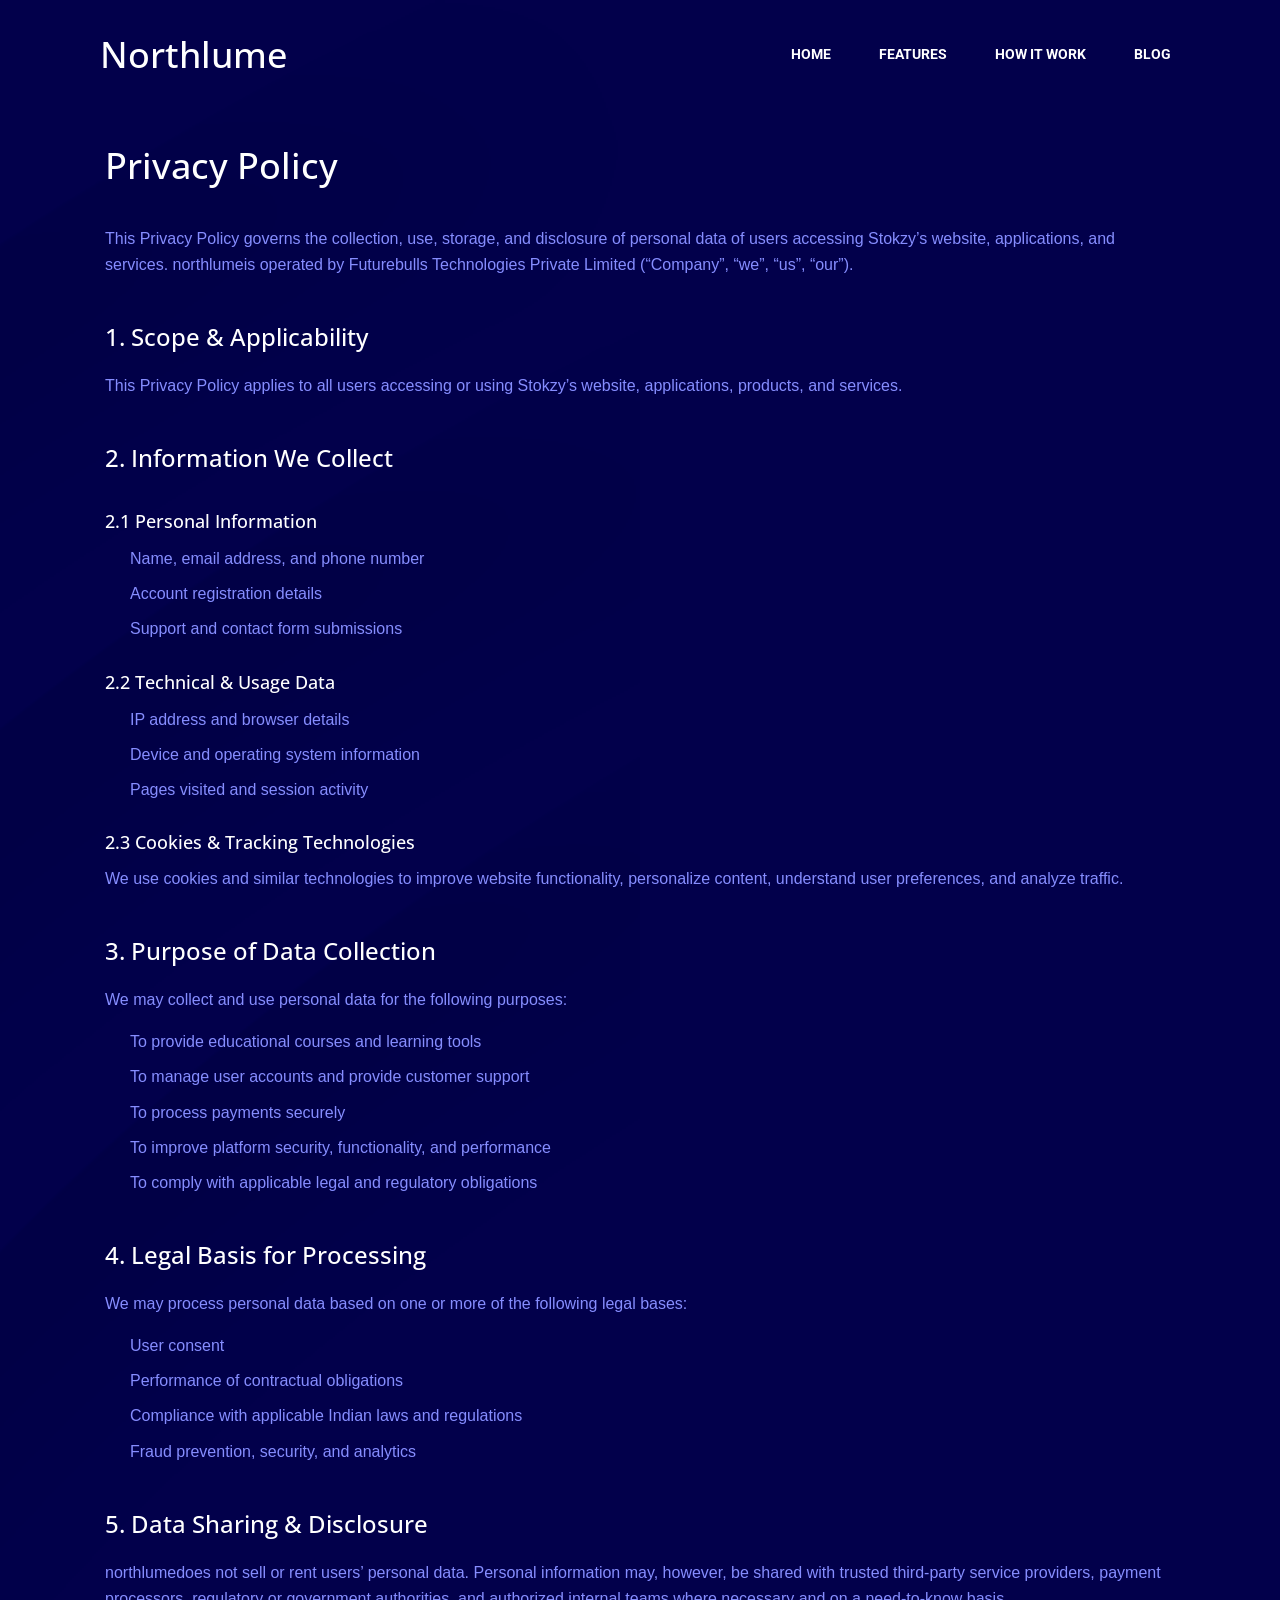
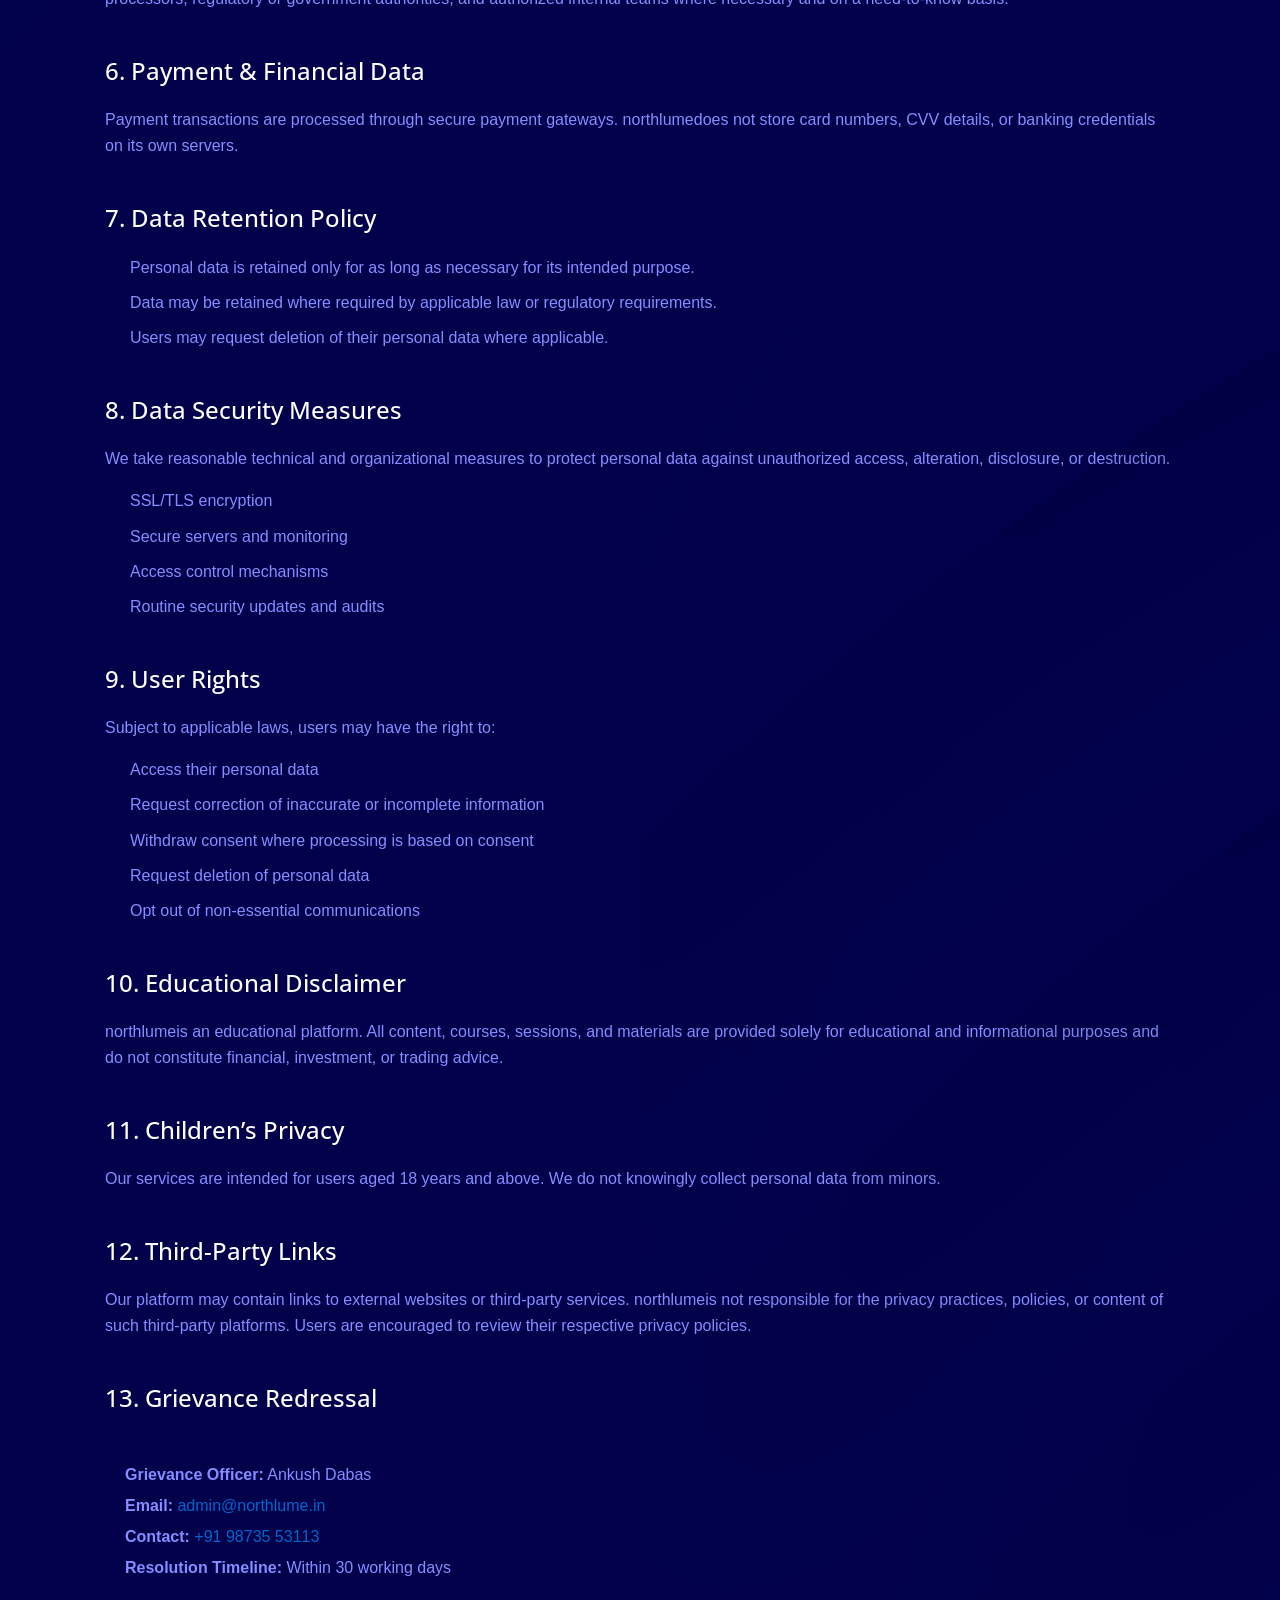
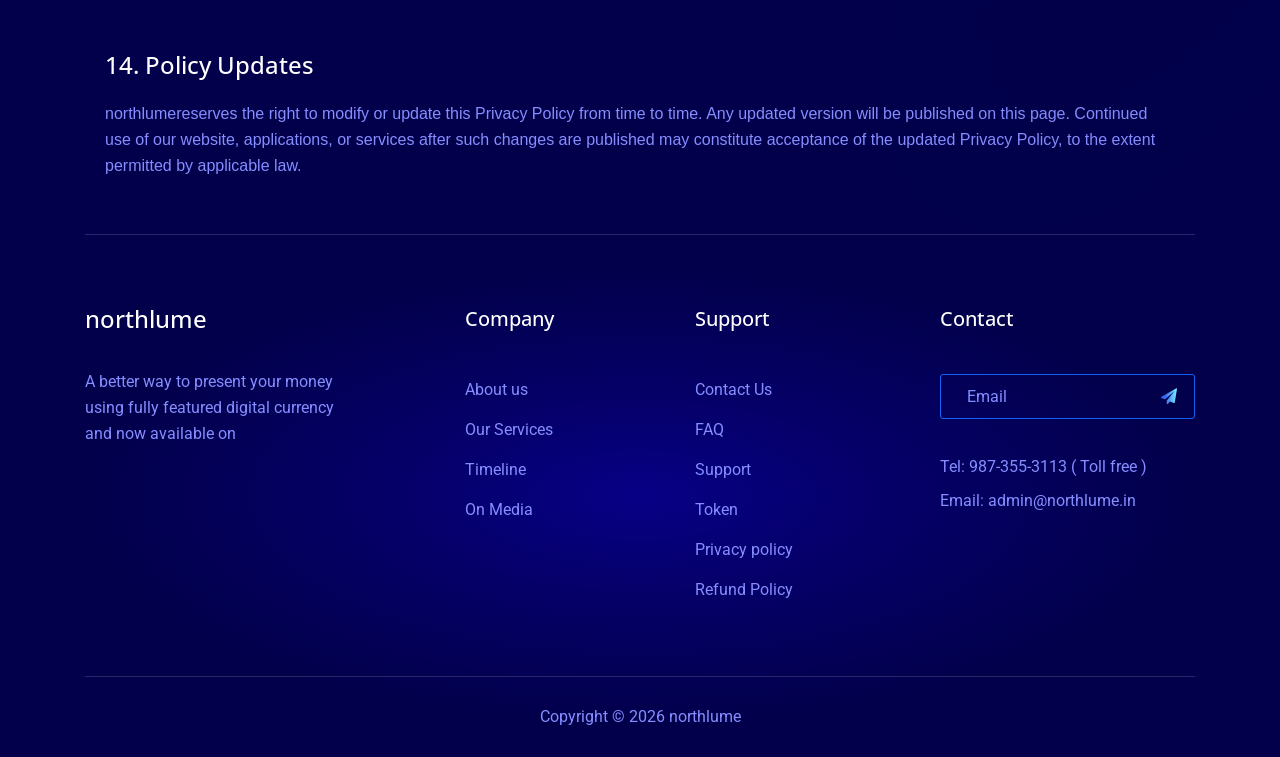
==== commit c70c7080: "update text chnages" ====
--- a/privacy-policy.html
+++ b/privacy-policy.html
@@ -201,7 +201,7 @@
                                         <li><a href="#featured" class="scrolls">Home</a></li>
                     <li><a href="#featured" class="scrolls">Features</a></li>
                     <li><a href="#how_work" class="scrolls">How it work</a></li>
-                    <li><a href="#team" class="scrolls">Team</a></li>
+                    <!-- <li><a href="#team" class="scrolls">Team</a></li> -->
                     <li><a href="#blog" class="scrolls">Blog</a></li>
                 </ul>
                
@@ -494,8 +494,11 @@
                             <button type="submit" class="subs-btn"><i class="fa fa-paper-plane"></i> </button>
                         </form>
                         <ul>
-                            <li>Tel: 009-215-5596 ( Toll free )</li>
+                            <!-- <li>Tel: 009-215-5596 ( Toll free )</li>
                             <li>Email: <a href="https://html.xpeedstudio.com/cdn-cgi/l/email-protection" class="__cf_email__" data-cfemail="375e59515877524f565a475b521954585a">[email&#160;protected]</a></li>
+                         -->
+                          <li>Tel: 987-355-3113 ( Toll free )</li>
+                            <li>Email: admin@northlume.in</a></li>
                         </ul>
                     </div>
                 </div><!-- col end -->
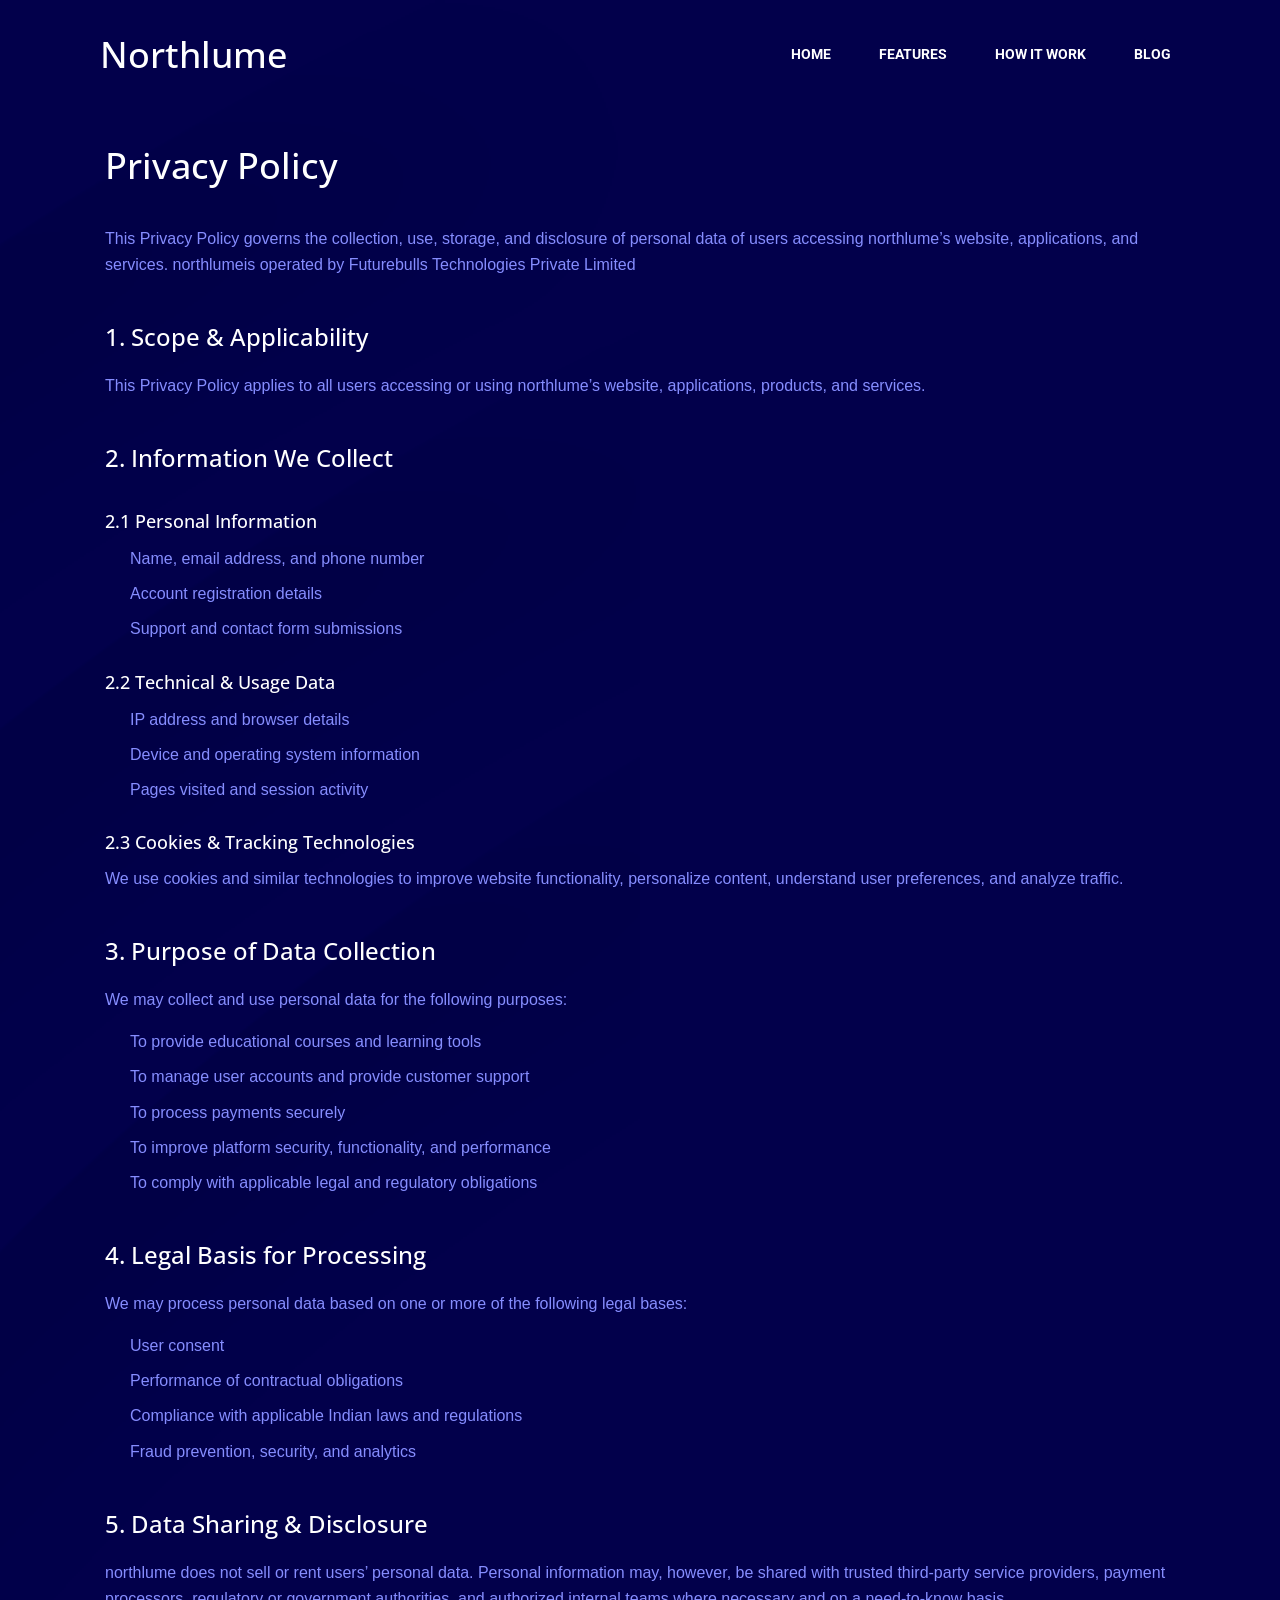
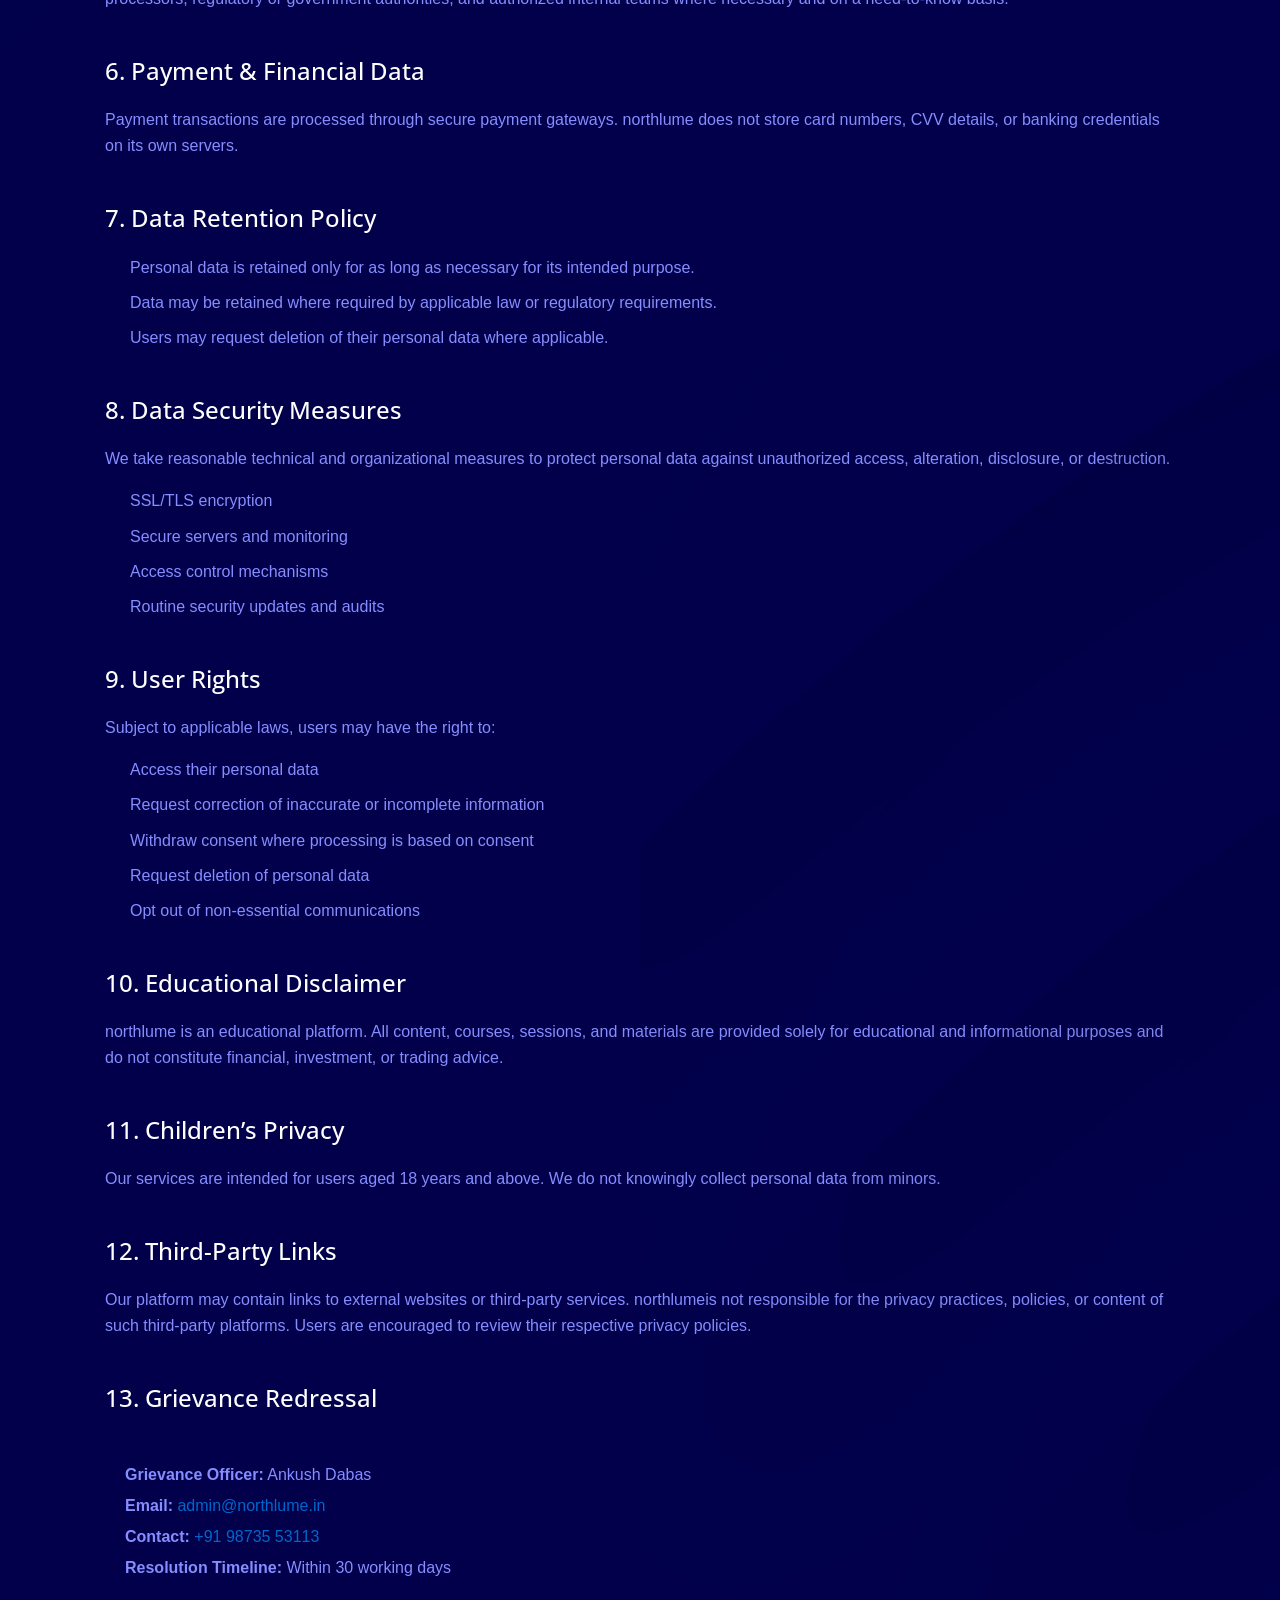
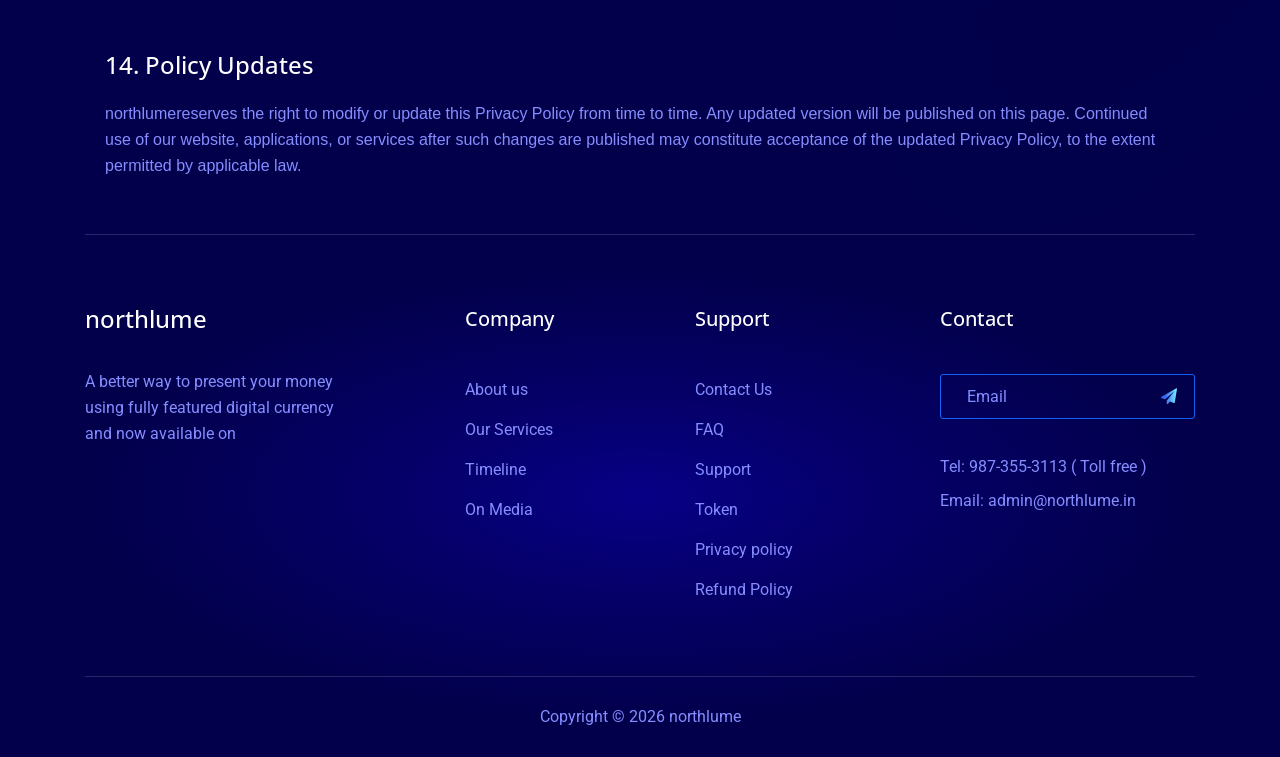
==== commit 59b8fe15: "update text chnagess" ====
--- a/privacy-policy.html
+++ b/privacy-policy.html
@@ -1,11 +1,10 @@
-<!-- get_header('Page Name','Title')-->
 <!doctype html>
 <html class="no-js" lang="en">
 
 <head>
     <meta charset="utf-8">
     <meta http-equiv="x-ua-compatible" content="ie=edge">
-    <title>Northlume </title>
+    <title>Northlume privacy policies </title>
     <meta name="description" content="">
     <meta name="viewport" content="width=device-width, initial-scale=1, shrink-to-fit=no">
 
@@ -258,14 +257,14 @@
 
   <p>
     This Privacy Policy governs the collection, use, storage, and disclosure of
-    personal data of users accessing Stokzy’s website, applications, and services.
+    personal data of users accessing northlume’s website, applications, and services.
     northlumeis operated by Futurebulls Technologies Private Limited
-    (“Company”, “we”, “us”, “our”).
+    
   </p>
 
   <h2>1. Scope &amp; Applicability</h2>
   <p>
-    This Privacy Policy applies to all users accessing or using Stokzy’s website,
+    This Privacy Policy applies to all users accessing or using northlume’s website,
     applications, products, and services.
   </p>
 
@@ -317,7 +316,7 @@
   <h2>5. Data Sharing &amp; Disclosure</h2>
 
   <p>
-    northlumedoes not sell or rent users’ personal data. Personal information may,
+    northlume does not sell or rent users’ personal data. Personal information may,
     however, be shared with trusted third-party service providers, payment
     processors, regulatory or government authorities, and authorized internal
     teams where necessary and on a need-to-know basis.
@@ -327,7 +326,7 @@
 
   <p>
     Payment transactions are processed through secure payment gateways.
-    northlumedoes not store card numbers, CVV details, or banking credentials on
+    northlume does not store card numbers, CVV details, or banking credentials on
     its own servers.
   </p>
 
@@ -368,7 +367,7 @@
   <h2>10. Educational Disclaimer</h2>
 
   <p>
-    northlumeis an educational platform. All content, courses, sessions, and
+    northlume is an educational platform. All content, courses, sessions, and
     materials are provided solely for educational and informational purposes
     and do not constitute financial, investment, or trading advice.
   </p>
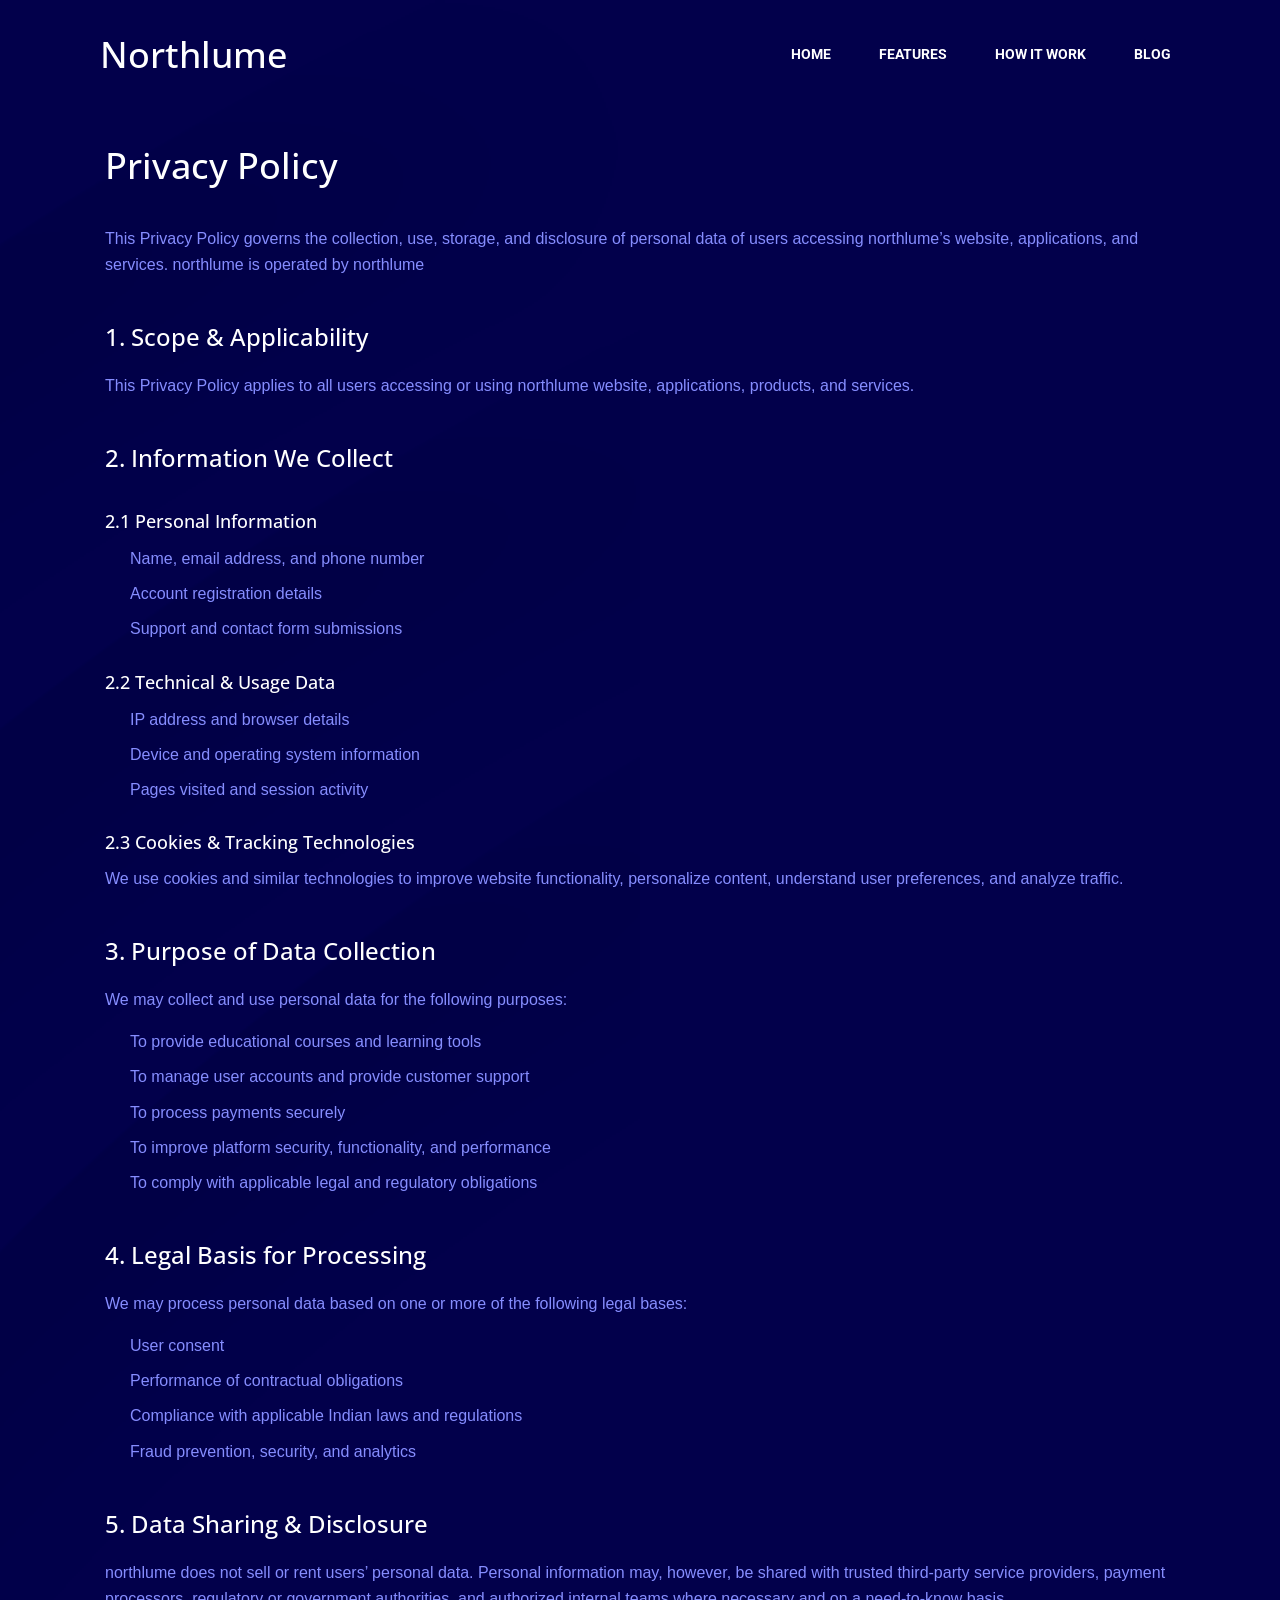
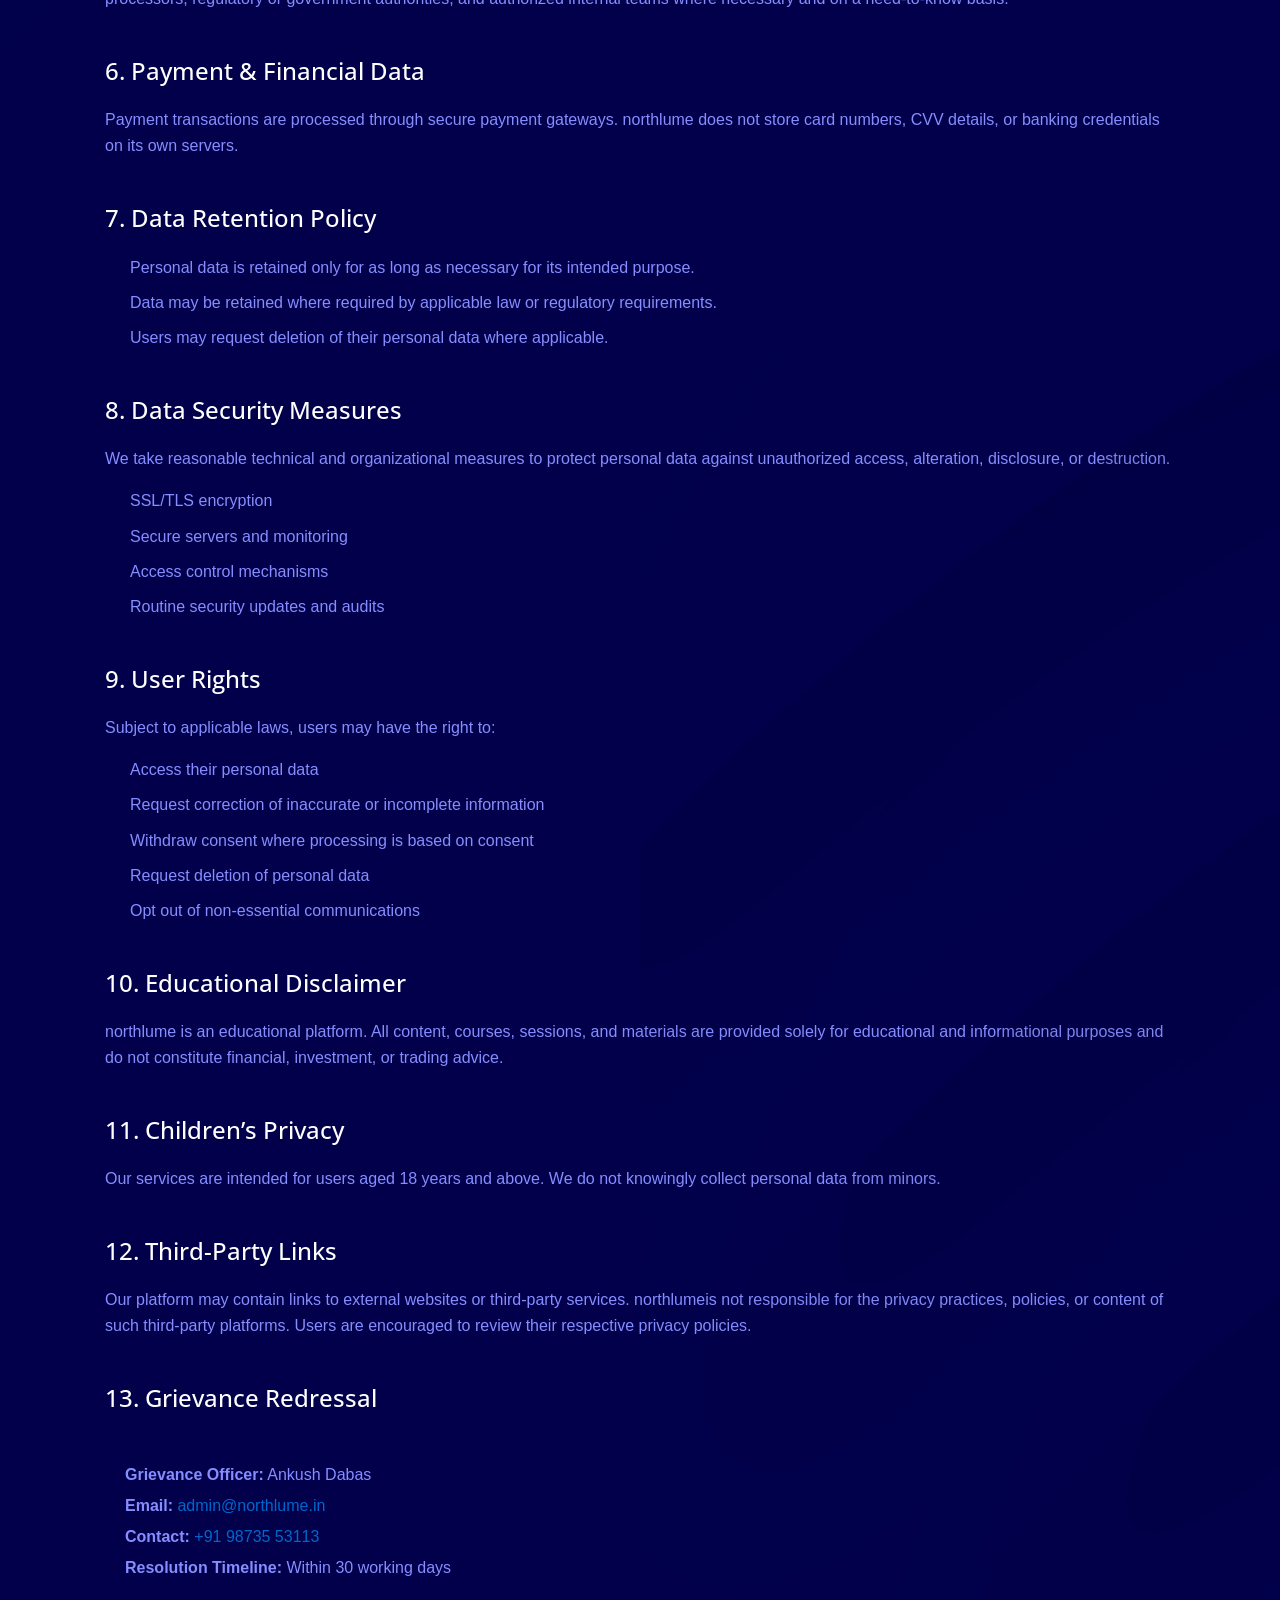
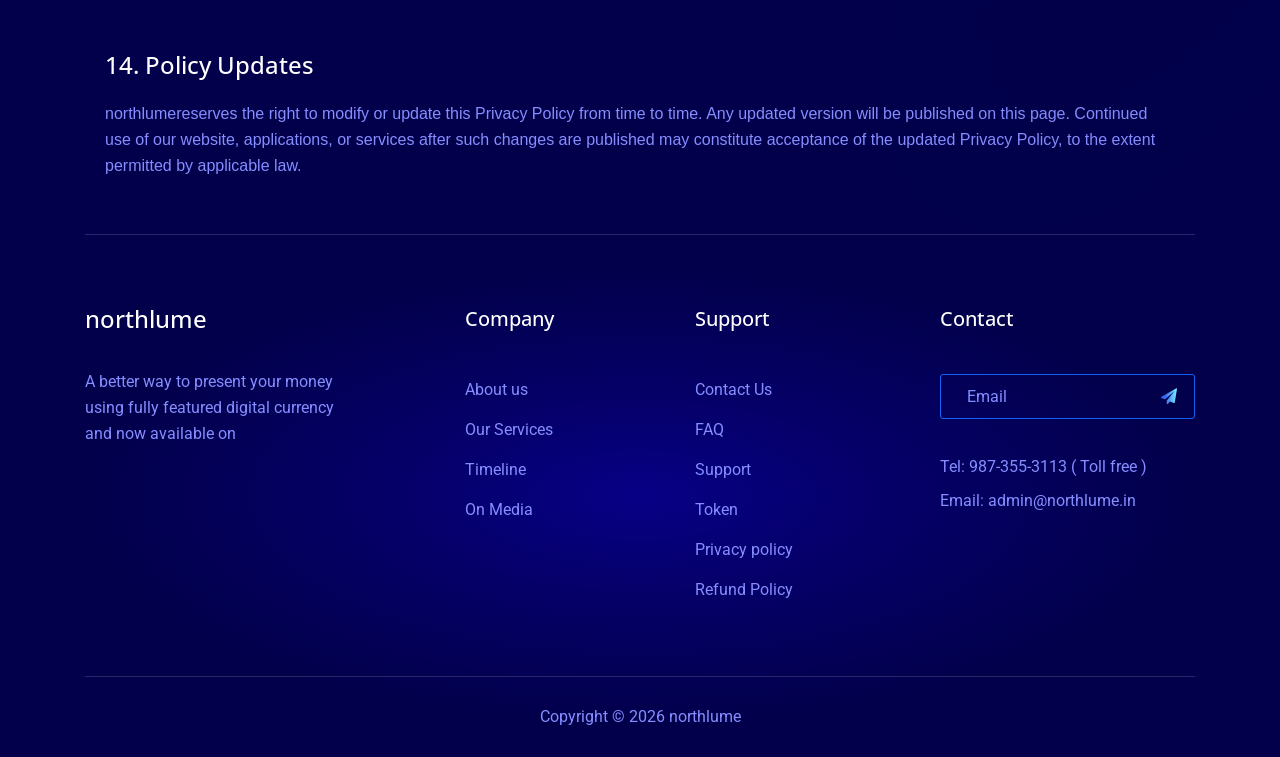
==== commit c1593d2c: "update chnages text" ====
--- a/privacy-policy.html
+++ b/privacy-policy.html
@@ -258,13 +258,13 @@
   <p>
     This Privacy Policy governs the collection, use, storage, and disclosure of
     personal data of users accessing northlume’s website, applications, and services.
-    northlumeis operated by Futurebulls Technologies Private Limited
+    northlume is operated by northlume
     
   </p>
 
   <h2>1. Scope &amp; Applicability</h2>
   <p>
-    This Privacy Policy applies to all users accessing or using northlume’s website,
+    This Privacy Policy applies to all users accessing or using northlume website,
     applications, products, and services.
   </p>
 
